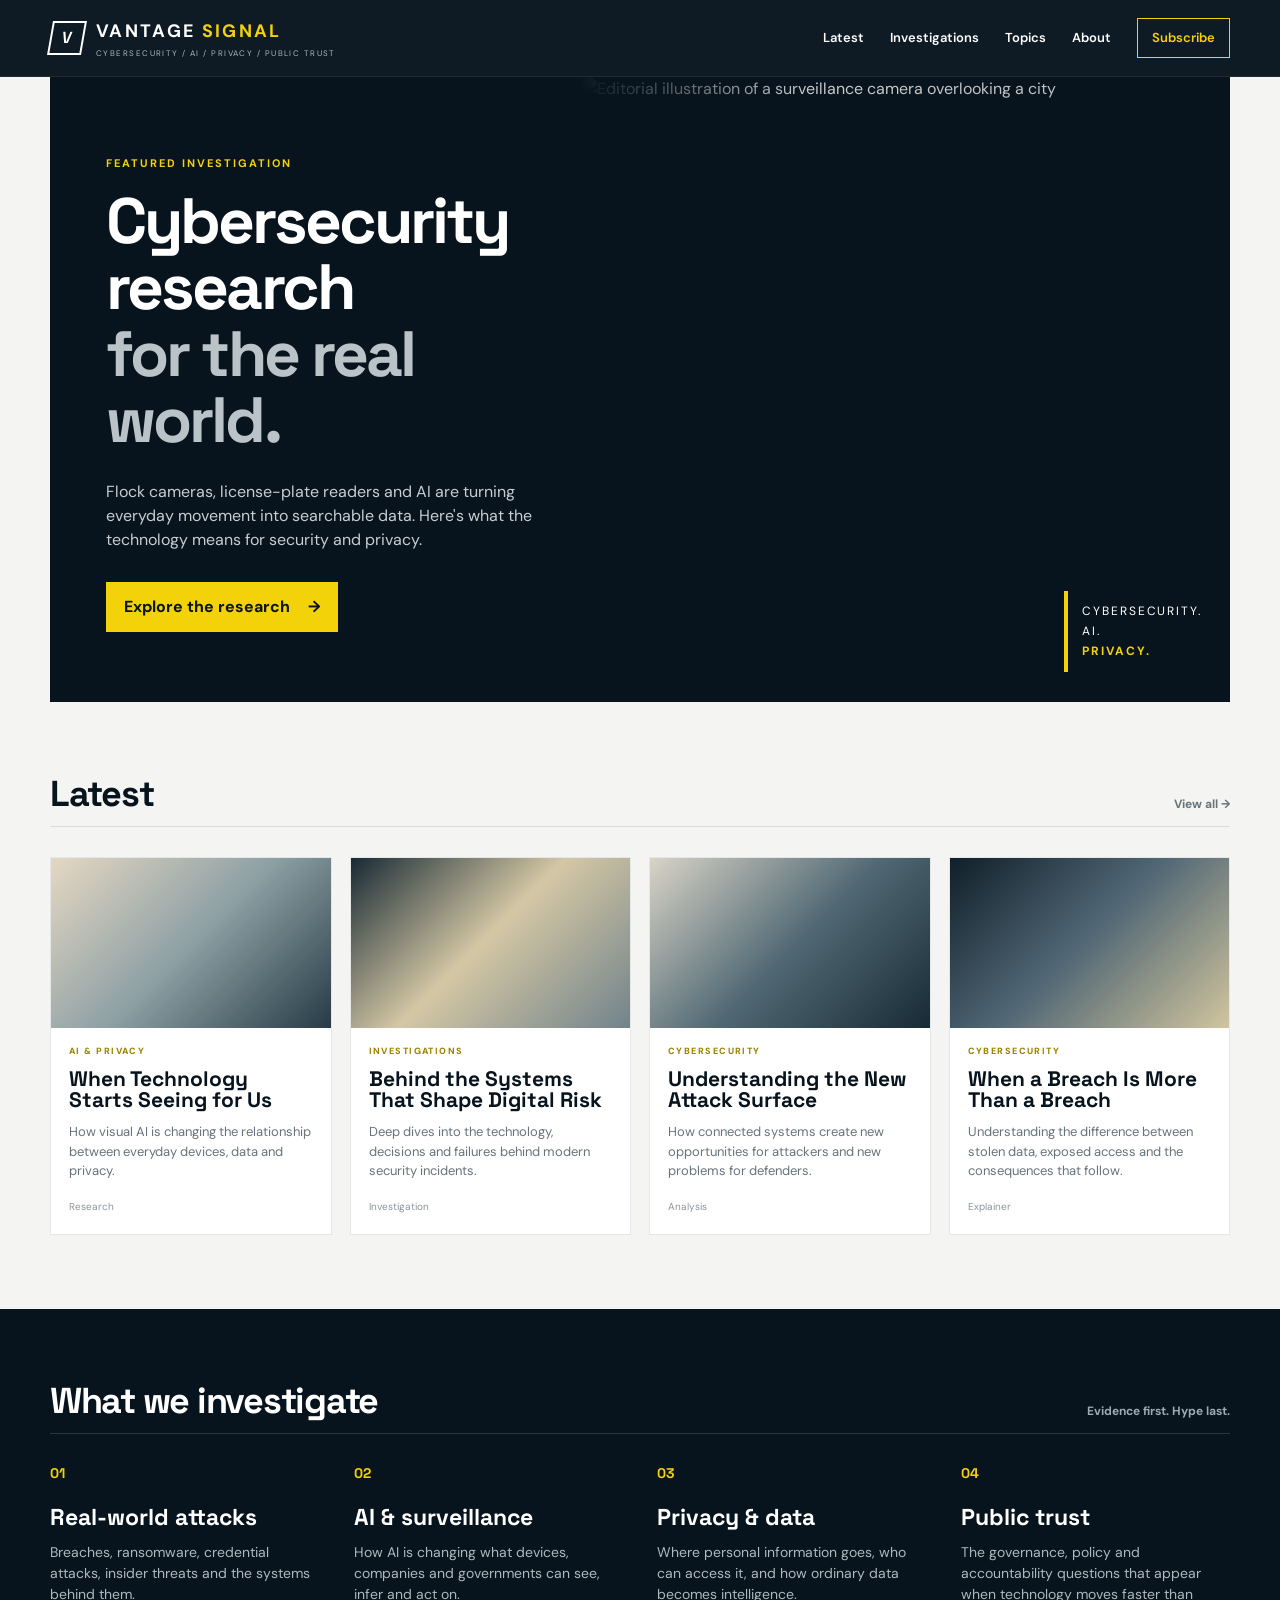
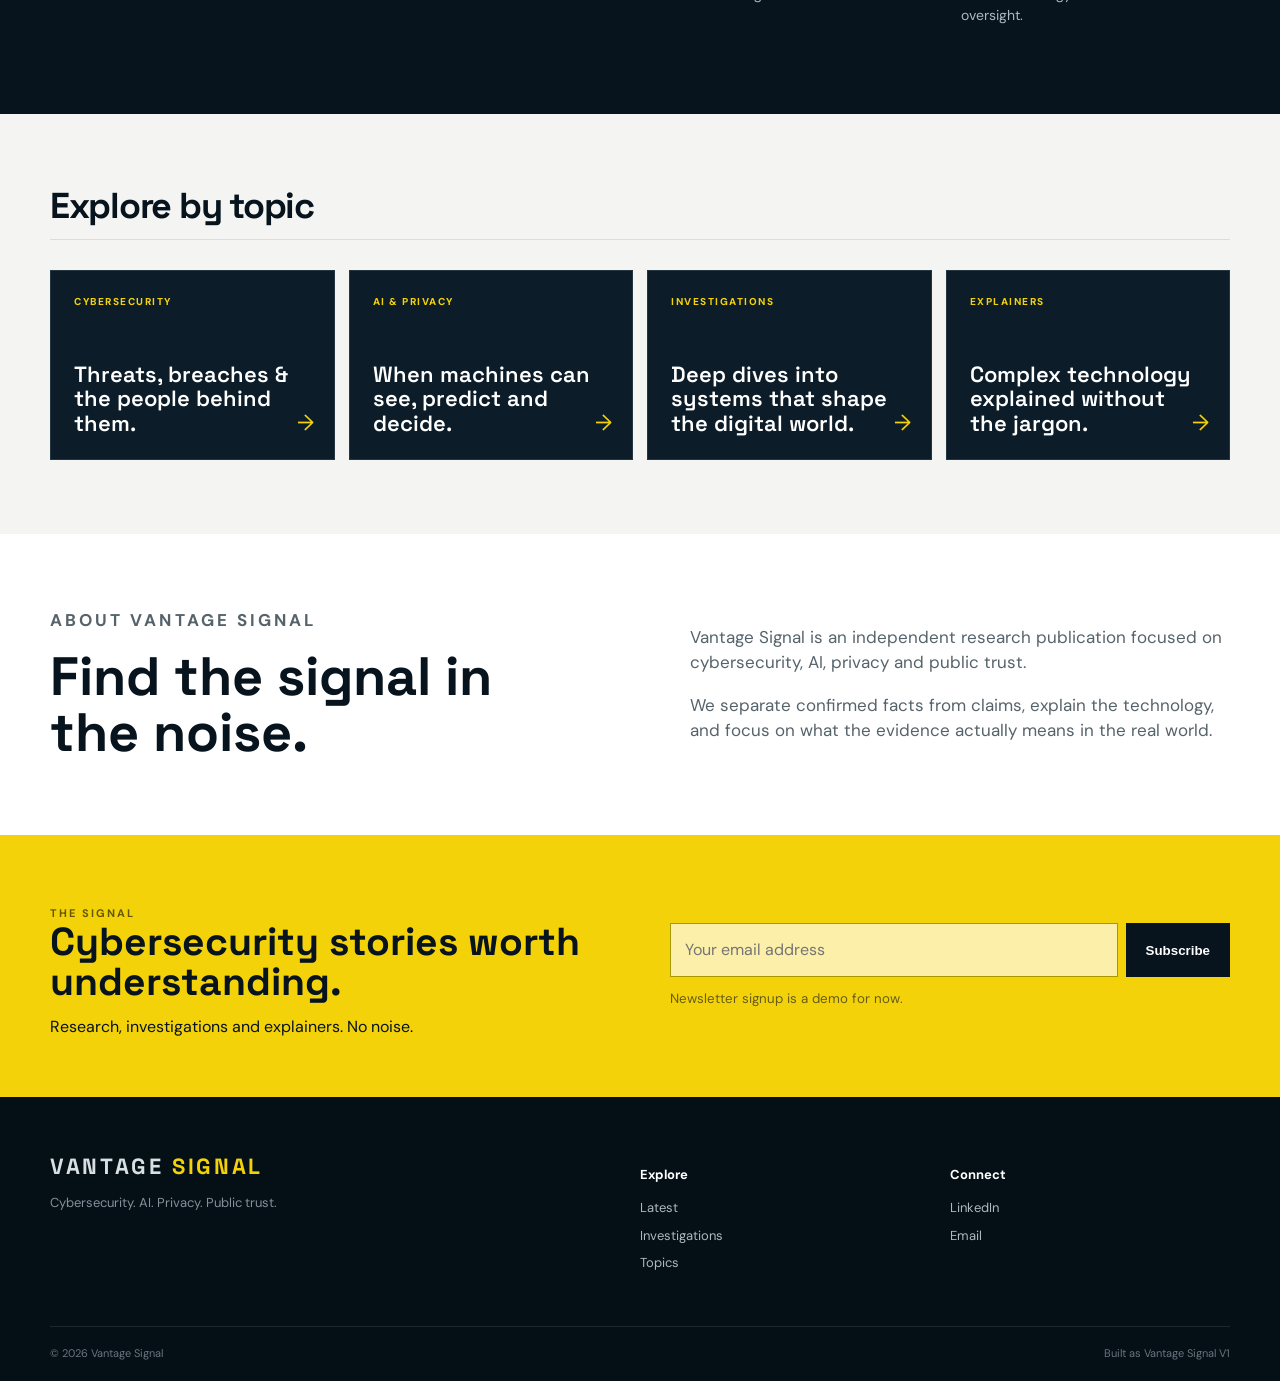
==== index.html @ 1dca6e49 "Add files via upload Launch Vantage Signal V1" ====
<!DOCTYPE html>
<html lang="en">
<head>
  <meta charset="UTF-8">
  <meta name="viewport" content="width=device-width, initial-scale=1.0">
  <meta name="description" content="Vantage Signal investigates cybersecurity, AI, privacy and public trust.">
  <title>Vantage Signal | Cybersecurity, AI, Privacy & Public Trust</title>
  <link rel="stylesheet" href="styles.css">
</head>
<body>
  <header class="site-header">
    <div class="container nav-wrap">
      <a class="brand" href="#">
        <span class="brand-mark">V</span>
        <span>
          <strong>VANTAGE <em>SIGNAL</em></strong>
          <small>CYBERSECURITY / AI / PRIVACY / PUBLIC TRUST</small>
        </span>
      </a>
      <nav class="nav">
        <a href="#latest">Latest</a>
        <a href="#investigations">Investigations</a>
        <a href="#categories">Topics</a>
        <a href="#about">About</a>
        <a class="nav-button" href="#newsletter">Subscribe</a>
      </nav>
      <button class="menu" aria-label="Open menu">☰</button>
    </div>
  </header>

  <main>
    <section class="hero container">
      <div class="hero-copy">
        <p class="eyebrow">FEATURED INVESTIGATION</p>
        <h1>Cybersecurity research<br><span>for the real world.</span></h1>
        <p class="lede">
          Flock cameras, license-plate readers and AI are turning everyday movement
          into searchable data. Here's what the technology means for security and privacy.
        </p>
        <a class="primary-button" href="#latest">Explore the research <span>→</span></a>
      </div>
      <div class="hero-media">
        <img src="assets/hero.png" alt="Editorial illustration of a surveillance camera overlooking a city">
        <div class="hero-tag">CYBERSECURITY.<br>AI.<br><b>PRIVACY.</b></div>
      </div>
    </section>

    <section id="latest" class="latest section">
      <div class="container">
        <div class="section-heading">
          <h2>Latest</h2>
          <a href="#latest">View all →</a>
        </div>
        <div class="cards">
          <article class="card featured-card">
            <div class="card-image generic-ai"></div>
            <p class="category">AI & PRIVACY</p>
            <h3>When Technology Starts Seeing for Us</h3>
            <p>How visual AI is changing the relationship between everyday devices, data and privacy.</p>
            <span class="date">Research</span>
          </article>
          <article class="card">
            <div class="card-image generic-investigation"></div>
            <p class="category">INVESTIGATIONS</p>
            <h3>Behind the Systems That Shape Digital Risk</h3>
            <p>Deep dives into the technology, decisions and failures behind modern security incidents.</p>
            <span class="date">Investigation</span>
          </article>
          <article class="card">
            <div class="card-image generic-cyber"></div>
            <p class="category">CYBERSECURITY</p>
            <h3>Understanding the New Attack Surface</h3>
            <p>How connected systems create new opportunities for attackers and new problems for defenders.</p>
            <span class="date">Analysis</span>
          </article>
          <article class="card">
            <div class="card-image breach"></div>
            <p class="category">CYBERSECURITY</p>
            <h3>When a Breach Is More Than a Breach</h3>
            <p>Understanding the difference between stolen data, exposed access and the consequences that follow.</p>
            <span class="date">Explainer</span>
          </article>
        </div>
      </div>
    </section>

    <section id="investigations" class="dark-section section">
      <div class="container">
        <div class="section-heading light">
          <h2>What we investigate</h2>
          <span>Evidence first. Hype last.</span>
        </div>
        <div class="investigation-grid">
          <div>
            <div class="number">01</div>
            <h3>Real-world attacks</h3>
            <p>Breaches, ransomware, credential attacks, insider threats and the systems behind them.</p>
          </div>
          <div>
            <div class="number">02</div>
            <h3>AI & surveillance</h3>
            <p>How AI is changing what devices, companies and governments can see, infer and act on.</p>
          </div>
          <div>
            <div class="number">03</div>
            <h3>Privacy & data</h3>
            <p>Where personal information goes, who can access it, and how ordinary data becomes intelligence.</p>
          </div>
          <div>
            <div class="number">04</div>
            <h3>Public trust</h3>
            <p>The governance, policy and accountability questions that appear when technology moves faster than oversight.</p>
          </div>
        </div>
      </div>
    </section>

    <section id="categories" class="categories section">
      <div class="container">
        <div class="section-heading">
          <h2>Explore by topic</h2>
        </div>
        <div class="topic-grid">
          <a href="#" class="topic"><span>CYBERSECURITY</span><b>Threats, breaches & the people behind them.</b><i>→</i></a>
          <a href="#" class="topic"><span>AI & PRIVACY</span><b>When machines can see, predict and decide.</b><i>→</i></a>
          <a href="#" class="topic"><span>INVESTIGATIONS</span><b>Deep dives into systems that shape the digital world.</b><i>→</i></a>
          <a href="#" class="topic"><span>EXPLAINERS</span><b>Complex technology explained without the jargon.</b><i>→</i></a>
        </div>
      </div>
    </section>

    <section id="about" class="about section">
      <div class="container about-grid">
        <div>
          <p class="eyebrow">ABOUT VANTAGE SIGNAL</p>
          <h2>Find the signal in the noise.</h2>
        </div>
        <div>
          <p>
            Vantage Signal is an independent research publication focused on cybersecurity,
            AI, privacy and public trust.
          </p>
          <p>
            We separate confirmed facts from claims, explain the technology, and focus on
            what the evidence actually means in the real world.
          </p>
        </div>
      </div>
    </section>

    <section id="newsletter" class="newsletter">
      <div class="container newsletter-wrap">
        <div>
          <p class="eyebrow">THE SIGNAL</p>
          <h2>Cybersecurity stories worth understanding.</h2>
          <p>Research, investigations and explainers. No noise.</p>
        </div>
        <form id="subscribeForm">
          <input type="email" placeholder="Your email address" aria-label="Email address" required>
          <button type="submit">Subscribe</button>
          <small id="formMessage">Newsletter signup is a demo for now.</small>
        </form>
      </div>
    </section>
  </main>

  <footer class="footer">
    <div class="container footer-grid">
      <div>
        <div class="footer-brand">VANTAGE <span>SIGNAL</span></div>
        <p>Cybersecurity. AI. Privacy. Public trust.</p>
      </div>
      <div>
        <p class="footer-label">Explore</p>
        <a href="#latest">Latest</a>
        <a href="#investigations">Investigations</a>
        <a href="#categories">Topics</a>
      </div>
      <div>
        <p class="footer-label">Connect</p>
        <a href="#">LinkedIn</a>
        <a href="mailto:hello@vantagesignal.com">Email</a>
      </div>
    </div>
    <div class="container footer-bottom">
      <span>© 2026 Vantage Signal</span>
      <span>Built as Vantage Signal V1</span>
    </div>
  </footer>

  <script src="script.js"></script>
</body>
</html>
---- styles.css ----
@import url('https://fonts.googleapis.com/css2?family=DM+Sans:wght@400;500;600;700&family=Space+Grotesk:wght@500;600;700&display=swap');

:root {
  --ink: #07131d;
  --ink-2: #0c1d29;
  --paper: #f4f5f2;
  --white: #fff;
  --muted: #68737b;
  --line: #d8dde0;
  --yellow: #f4d20a;
  --yellow-soft: #fff3a8;
}

* { box-sizing: border-box; }
html { scroll-behavior: smooth; }
body {
  margin: 0;
  background: var(--paper);
  color: var(--ink);
  font-family: "DM Sans", Arial, sans-serif;
  line-height: 1.5;
}
a { color: inherit; text-decoration: none; }
.container { width: min(1180px, calc(100% - 48px)); margin: 0 auto; }
.site-header {
  background: rgba(7,19,29,.97);
  color: #fff;
  position: sticky;
  top: 0;
  z-index: 20;
  border-bottom: 1px solid rgba(255,255,255,.08);
}
.nav-wrap { min-height: 76px; display: flex; align-items: center; justify-content: space-between; gap: 30px; }
.brand { display: flex; align-items: center; gap: 12px; }
.brand-mark {
  width: 34px; height: 34px; display: grid; place-items: center;
  border: 2px solid #fff; font-family: "Space Grotesk"; font-weight: 700;
  transform: skew(-10deg);
}
.brand strong { display: block; letter-spacing: .13em; font-size: 18px; }
.brand em { color: var(--yellow); font-style: normal; }
.brand small { display: block; font-size: 8px; letter-spacing: .18em; color: #aeb9bf; margin-top: 2px; }
.nav { display: flex; align-items: center; gap: 26px; font-size: 13px; font-weight: 600; }
.nav a:hover { color: var(--yellow); }
.nav-button { border: 1px solid var(--yellow); padding: 9px 14px; color: var(--yellow); }
.menu { display: none; background: none; border: 0; color: #fff; font-size: 25px; }

.hero {
  min-height: 560px; background: var(--ink); color: #fff; display: grid;
  grid-template-columns: .9fr 1.1fr; overflow: hidden; position: relative;
}
.hero-copy { padding: 78px 40px 70px 56px; display: flex; flex-direction: column; justify-content: center; position: relative; z-index: 2; }
.eyebrow { color: var(--yellow); font-size: 11px; font-weight: 700; letter-spacing: .18em; margin: 0 0 16px; }
h1,h2,h3 { font-family: "Space Grotesk", sans-serif; line-height: 1.04; margin: 0; }
h1 { font-size: clamp(42px, 5vw, 70px); letter-spacing: -.045em; max-width: 650px; }
h1 span { color: #b9c3c8; }
.lede { max-width: 570px; color: #c6ced2; font-size: 16px; margin: 26px 0 30px; }
.primary-button {
  width: fit-content; background: var(--yellow); color: #07131d; font-weight: 700;
  padding: 13px 18px; display: inline-flex; gap: 18px; align-items: center;
}
.hero-media { position: relative; min-height: 560px; }
.hero-media img { width: 100%; height: 100%; object-fit: cover; display: block; opacity: .78; }
.hero-media:after {
  content: ""; position: absolute; inset: 0;
  background: linear-gradient(90deg, var(--ink), transparent 35%, rgba(7,19,29,.1));
}
.hero-tag {
  position: absolute; right: 28px; bottom: 30px; z-index: 3;
  border-left: 4px solid var(--yellow); padding: 10px 0 10px 14px;
  font-size: 12px; letter-spacing: .16em; line-height: 1.7; color: #fff;
}
.hero-tag b { color: var(--yellow); }

.section { padding: 74px 0; }
.latest { background: var(--paper); }
.section-heading { display: flex; justify-content: space-between; align-items: end; border-bottom: 1px solid var(--line); padding-bottom: 13px; margin-bottom: 30px; }
.section-heading h2 { font-size: 36px; letter-spacing: -.035em; }
.section-heading a, .section-heading span { font-size: 12px; font-weight: 700; color: var(--muted); }
.cards { display: grid; grid-template-columns: repeat(4, 1fr); gap: 18px; }
.card { background: #fff; padding-bottom: 20px; border: 1px solid #e4e7e8; }
.card-image { height: 170px; background-size: cover; background-position: center; }
.card-image.camera { background: linear-gradient(140deg,#0b1d2a,#48636f 55%,#d5c58a); }
.card-image.airpods, .card-image.featured-airpods { background: radial-gradient(ellipse at 62% 45%, #fff 0 8%, #c4ccd1 9% 12%, transparent 13%), radial-gradient(circle at 64% 47%, #1b2730 0 2%, transparent 3%), linear-gradient(135deg,#f6e9c9,#d9b2a8 52%,#4e6b75); }
.card-image.airport { background: linear-gradient(135deg,#4d6872,#e2d7c1 50%,#17303c); }
.card-image.breach { background: linear-gradient(135deg,#101f29,#516775 48%,#d1c59e); }
.card h3, .card p, .card .date { margin-left: 18px; margin-right: 18px; }
.category { color: #9b8300; font-size: 9px; font-weight: 800; letter-spacing: .16em; margin-top: 17px; }
.card h3 { font-size: 21px; margin-top: 7px; }
.card p:not(.category) { color: var(--muted); font-size: 13px; margin-top: 11px; }
.date { display: block; font-size: 10px; color: #8a949a; margin-top: 18px; }

.dark-section { background: var(--ink); color: #fff; }
.section-heading.light { border-color: rgba(255,255,255,.15); }
.section-heading.light span { color: #9daab1; }
.investigation-grid { display: grid; grid-template-columns: repeat(4,1fr); gap: 34px; }
.number { color: var(--yellow); font: 700 14px "Space Grotesk"; margin-bottom: 24px; }
.investigation-grid h3 { font-size: 23px; }
.investigation-grid p { color: #aeb9bf; font-size: 14px; margin-top: 12px; }

.topic-grid { display: grid; grid-template-columns: repeat(4,1fr); gap: 14px; }
.topic {
  min-height: 190px; background: var(--ink-2); color: #fff; padding: 23px;
  border: 1px solid #243642; position: relative; display: flex; flex-direction: column;
  justify-content: space-between; transition: transform .2s ease, border-color .2s ease;
}
.topic:hover { transform: translateY(-4px); border-color: var(--yellow); }
.topic span { color: var(--yellow); font-size: 10px; font-weight: 800; letter-spacing: .15em; }
.topic b { font: 600 22px/1.12 "Space Grotesk"; max-width: 230px; }
.topic i { font-style: normal; position: absolute; right: 20px; bottom: 20px; color: var(--yellow); font-size: 22px; }

.about { background: #fff; }
.about-grid { display: grid; grid-template-columns: 1fr 1fr; gap: 100px; align-items: start; }
.about h2 { font-size: 54px; max-width: 470px; }
.about p { color: #56636b; font-size: 17px; max-width: 600px; }
.newsletter { background: var(--yellow); padding: 58px 0; }
.newsletter-wrap { display: grid; grid-template-columns: 1fr 1fr; gap: 60px; align-items: center; }
.newsletter .eyebrow { color: #645800; }
.newsletter h2 { font-size: 39px; max-width: 560px; }
.newsletter p { margin: 12px 0 0; }
form { display: grid; grid-template-columns: 1fr auto; gap: 8px; }
input { border: 1px solid #a89900; background: rgba(255,255,255,.65); padding: 14px; font: inherit; min-width: 0; }
form button { border: 0; background: var(--ink); color: #fff; padding: 0 20px; font-weight: 700; cursor: pointer; }
form small { grid-column: 1/-1; color: #665d16; margin-top: 4px; }

.footer { background: #050f16; color: #d9e0e3; padding: 55px 0 20px; }
.footer-grid { display: grid; grid-template-columns: 2fr 1fr 1fr; gap: 30px; }
.footer-brand { font: 700 22px "Space Grotesk"; letter-spacing: .12em; }
.footer-brand span { color: var(--yellow); }
.footer p { color: #82919a; font-size: 13px; }
.footer a { display: block; color: #aeb9bf; font-size: 13px; margin: 8px 0; }
.footer a:hover { color: var(--yellow); }
.footer-label { color: #fff !important; font-weight: 700; margin-bottom: 14px; }
.footer-bottom { border-top: 1px solid rgba(255,255,255,.1); margin-top: 45px; padding-top: 18px; display: flex; justify-content: space-between; color: #68767f; font-size: 11px; }

@media (max-width: 900px) {
  .nav { display: none; }
  .menu { display: block; }
  .hero { grid-template-columns: 1fr; }
  .hero-copy { padding: 65px 30px 45px; }
  .hero-media { min-height: 390px; }
  .cards { grid-template-columns: repeat(2,1fr); }
  .investigation-grid, .topic-grid { grid-template-columns: repeat(2,1fr); }
  .about-grid, .newsletter-wrap { grid-template-columns: 1fr; gap: 30px; }
}
@media (max-width: 580px) {
  .container { width: min(100% - 30px, 1180px); }
  .brand strong { font-size: 15px; }
  .brand small { display: none; }
  .hero-copy { padding: 55px 18px 40px; }
  h1 { font-size: 42px; }
  .cards, .investigation-grid, .topic-grid { grid-template-columns: 1fr; }
  .about h2 { font-size: 42px; }
  form { grid-template-columns: 1fr; }
  form button { padding: 13px; }
  .footer-grid { grid-template-columns: 1fr 1fr; }
  .footer-grid > div:first-child { grid-column: 1/-1; }
}

.card-image.generic-ai { background: linear-gradient(135deg,#e5d8c3,#8da0a4 50%,#263b46); }
.card-image.generic-investigation { background: linear-gradient(135deg,#182a34,#d4c7a5 48%,#71838a); }
.card-image.generic-cyber { background: linear-gradient(135deg,#d9d4c7,#506873 52%,#172a35); }
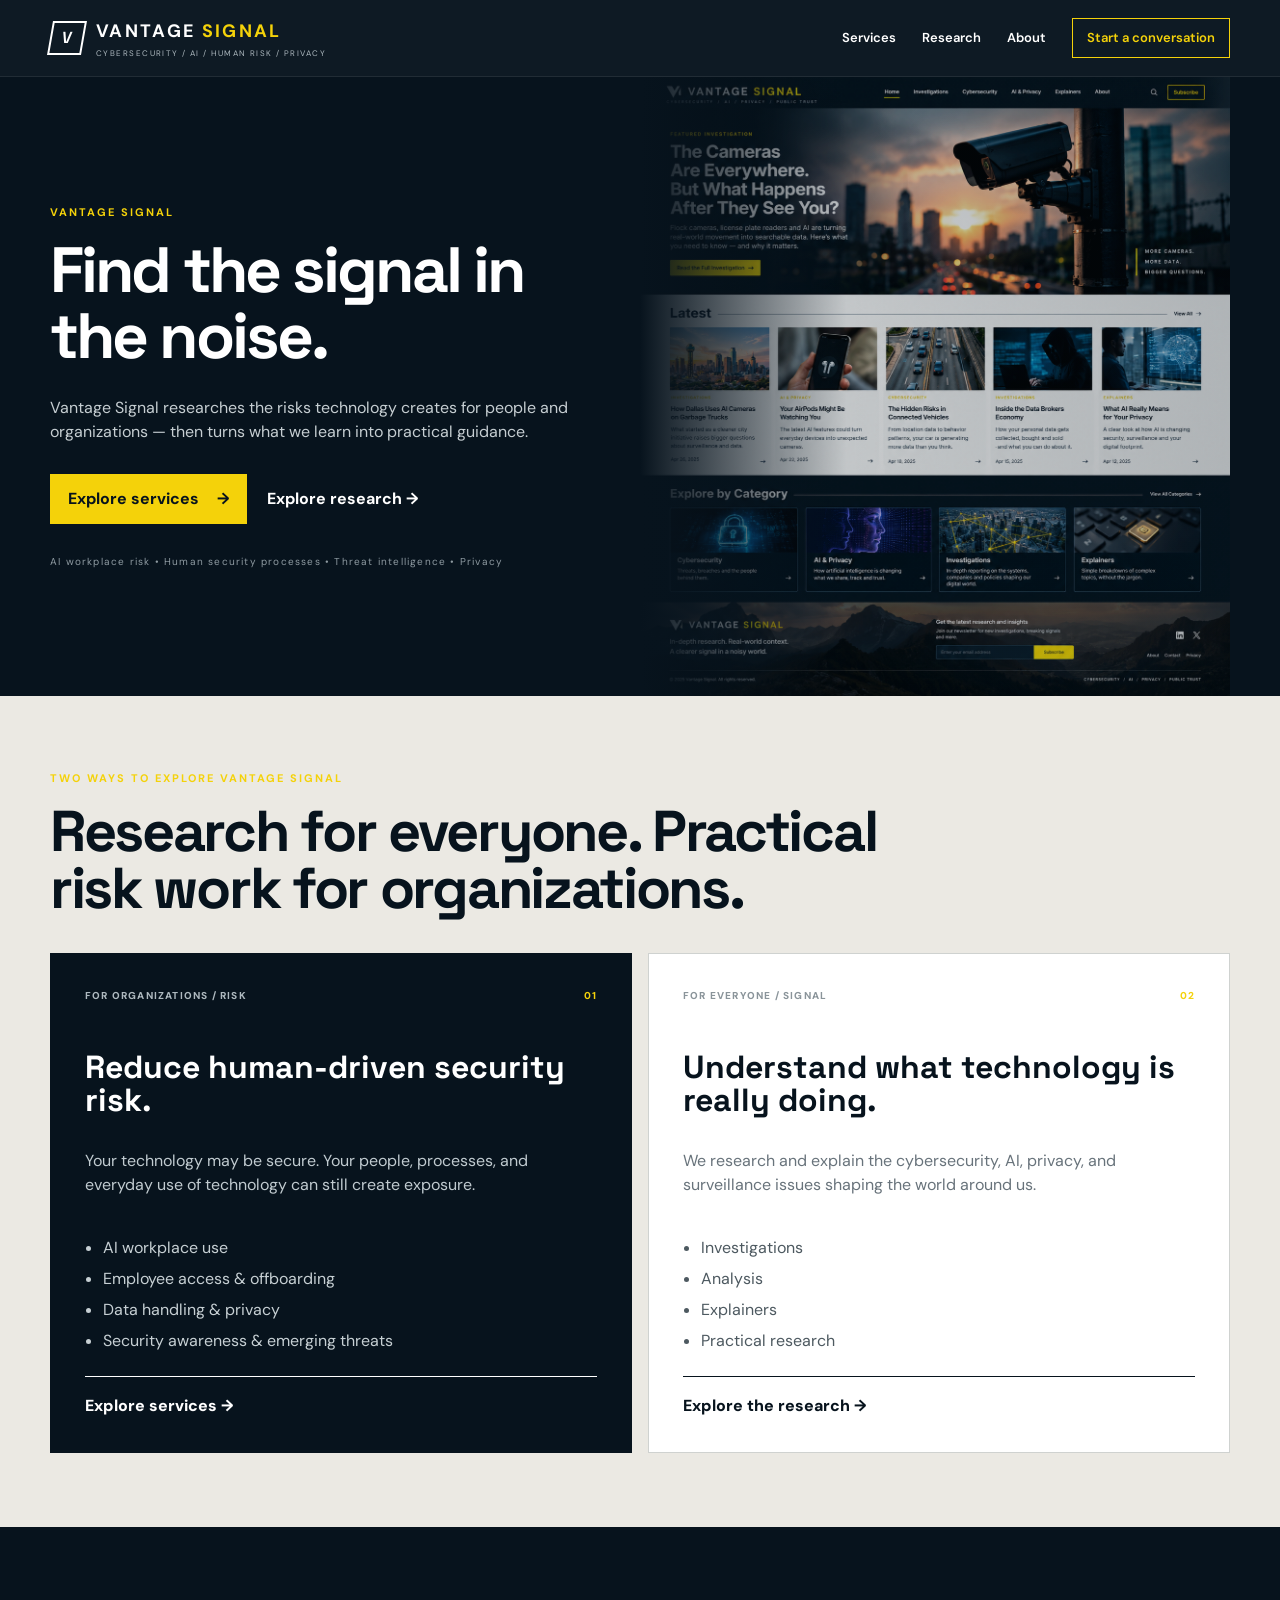
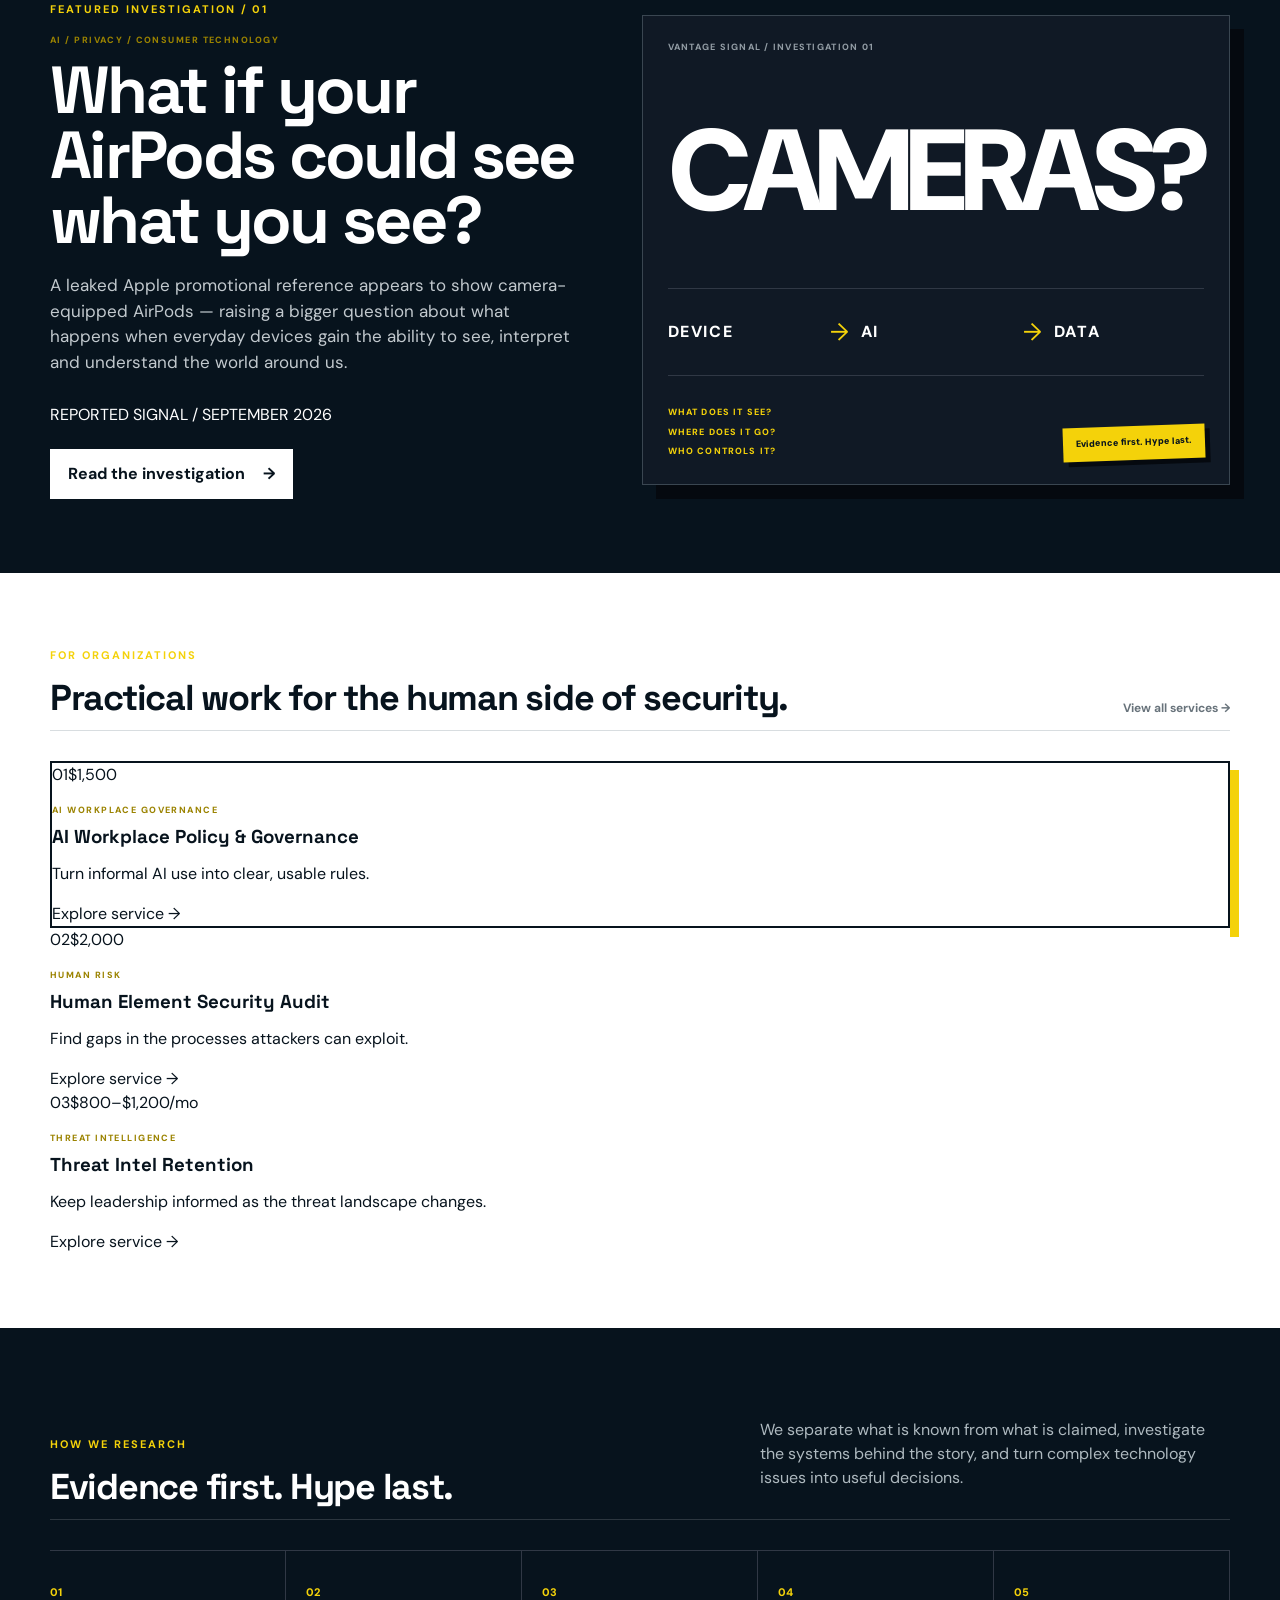
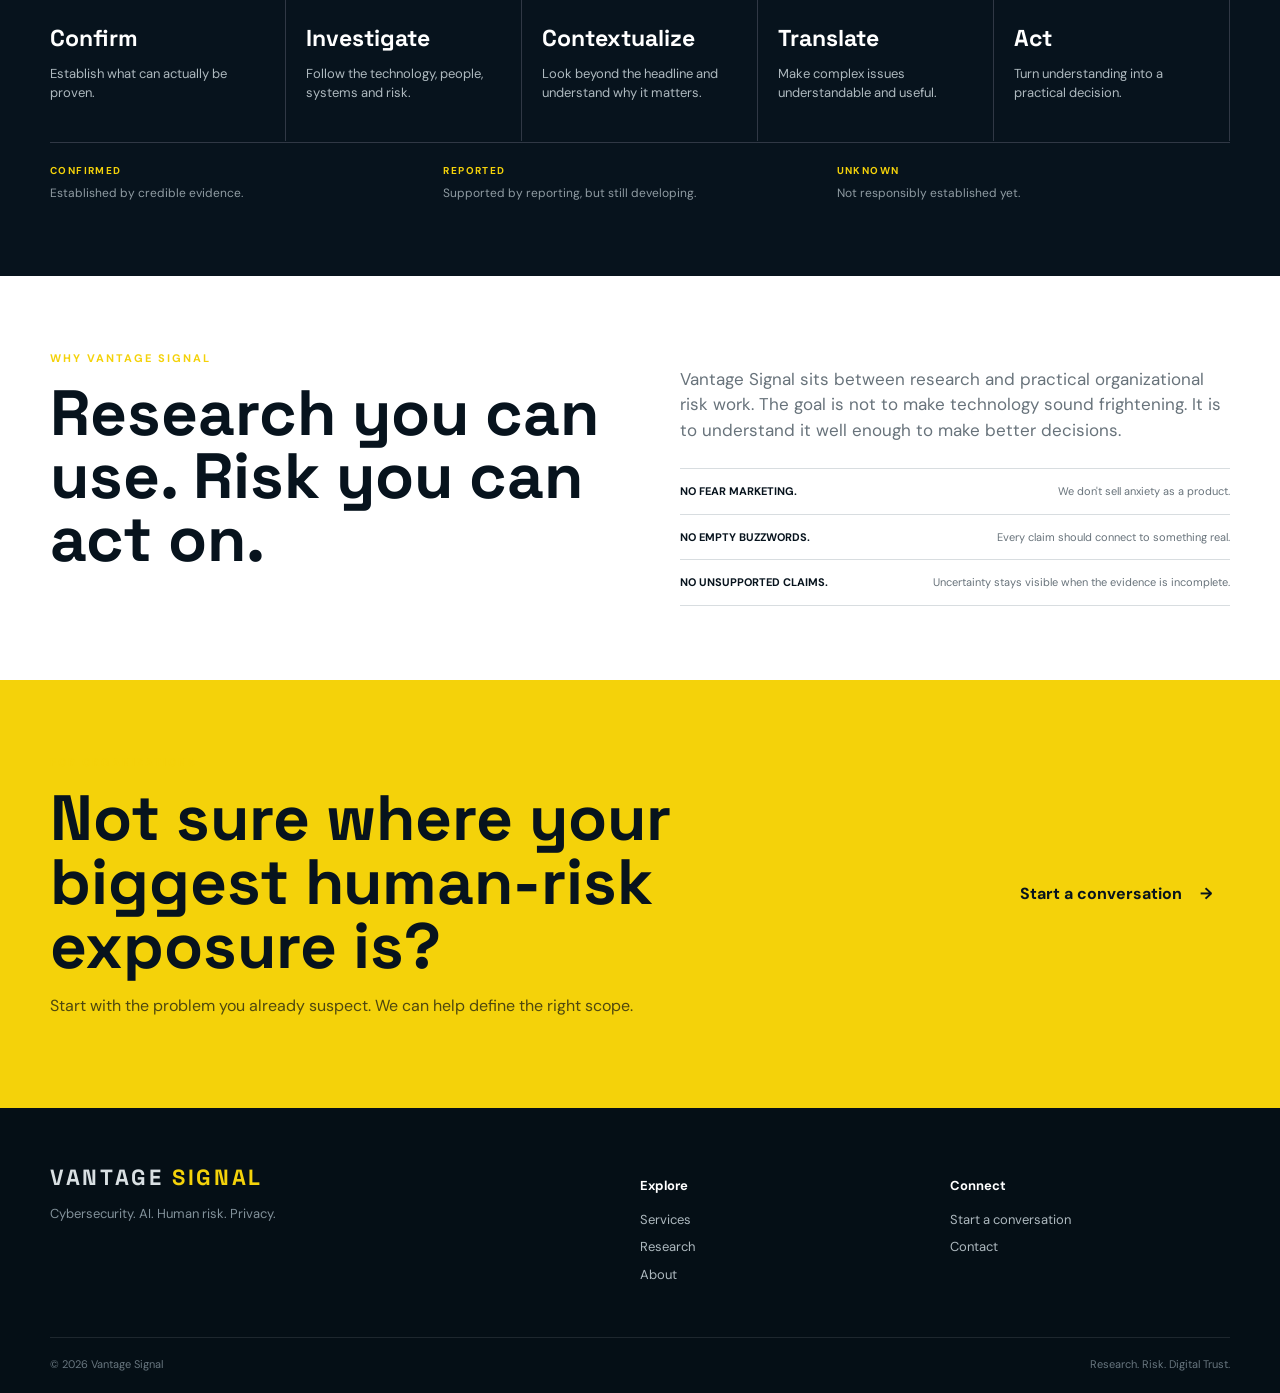
==== commit c161a89a: "Activate V3 homepage" ====
--- a/index.html
+++ b/index.html
@@ -1,193 +1 @@
-<!DOCTYPE html>
-<html lang="en">
-<head>
-  <meta charset="UTF-8">
-  <meta name="viewport" content="width=device-width, initial-scale=1.0">
-  <meta name="description" content="Vantage Signal investigates cybersecurity, AI, privacy and public trust.">
-  <title>Vantage Signal | Cybersecurity, AI, Privacy & Public Trust</title>
-  <link rel="stylesheet" href="styles.css">
-</head>
-<body>
-  <header class="site-header">
-    <div class="container nav-wrap">
-      <a class="brand" href="#">
-        <span class="brand-mark">V</span>
-        <span>
-          <strong>VANTAGE <em>SIGNAL</em></strong>
-          <small>CYBERSECURITY / AI / PRIVACY / PUBLIC TRUST</small>
-        </span>
-      </a>
-      <nav class="nav">
-        <a href="#latest">Latest</a>
-        <a href="#investigations">Investigations</a>
-        <a href="#categories">Topics</a>
-        <a href="#about">About</a>
-        <a class="nav-button" href="#newsletter">Subscribe</a>
-      </nav>
-      <button class="menu" aria-label="Open menu">☰</button>
-    </div>
-  </header>
-
-  <main>
-    <section class="hero container">
-      <div class="hero-copy">
-        <p class="eyebrow">FEATURED INVESTIGATION</p>
-        <h1>Cybersecurity research<br><span>for the real world.</span></h1>
-        <p class="lede">
-          Flock cameras, license-plate readers and AI are turning everyday movement
-          into searchable data. Here's what the technology means for security and privacy.
-        </p>
-        <a class="primary-button" href="#latest">Explore the research <span>→</span></a>
-      </div>
-      <div class="hero-media">
-        <img src="assets/hero.png" alt="Editorial illustration of a surveillance camera overlooking a city">
-        <div class="hero-tag">CYBERSECURITY.<br>AI.<br><b>PRIVACY.</b></div>
-      </div>
-    </section>
-
-    <section id="latest" class="latest section">
-      <div class="container">
-        <div class="section-heading">
-          <h2>Latest</h2>
-          <a href="#latest">View all →</a>
-        </div>
-        <div class="cards">
-          <article class="card featured-card">
-            <div class="card-image generic-ai"></div>
-            <p class="category">AI & PRIVACY</p>
-            <h3>When Technology Starts Seeing for Us</h3>
-            <p>How visual AI is changing the relationship between everyday devices, data and privacy.</p>
-            <span class="date">Research</span>
-          </article>
-          <article class="card">
-            <div class="card-image generic-investigation"></div>
-            <p class="category">INVESTIGATIONS</p>
-            <h3>Behind the Systems That Shape Digital Risk</h3>
-            <p>Deep dives into the technology, decisions and failures behind modern security incidents.</p>
-            <span class="date">Investigation</span>
-          </article>
-          <article class="card">
-            <div class="card-image generic-cyber"></div>
-            <p class="category">CYBERSECURITY</p>
-            <h3>Understanding the New Attack Surface</h3>
-            <p>How connected systems create new opportunities for attackers and new problems for defenders.</p>
-            <span class="date">Analysis</span>
-          </article>
-          <article class="card">
-            <div class="card-image breach"></div>
-            <p class="category">CYBERSECURITY</p>
-            <h3>When a Breach Is More Than a Breach</h3>
-            <p>Understanding the difference between stolen data, exposed access and the consequences that follow.</p>
-            <span class="date">Explainer</span>
-          </article>
-        </div>
-      </div>
-    </section>
-
-    <section id="investigations" class="dark-section section">
-      <div class="container">
-        <div class="section-heading light">
-          <h2>What we investigate</h2>
-          <span>Evidence first. Hype last.</span>
-        </div>
-        <div class="investigation-grid">
-          <div>
-            <div class="number">01</div>
-            <h3>Real-world attacks</h3>
-            <p>Breaches, ransomware, credential attacks, insider threats and the systems behind them.</p>
-          </div>
-          <div>
-            <div class="number">02</div>
-            <h3>AI & surveillance</h3>
-            <p>How AI is changing what devices, companies and governments can see, infer and act on.</p>
-          </div>
-          <div>
-            <div class="number">03</div>
-            <h3>Privacy & data</h3>
-            <p>Where personal information goes, who can access it, and how ordinary data becomes intelligence.</p>
-          </div>
-          <div>
-            <div class="number">04</div>
-            <h3>Public trust</h3>
-            <p>The governance, policy and accountability questions that appear when technology moves faster than oversight.</p>
-          </div>
-        </div>
-      </div>
-    </section>
-
-    <section id="categories" class="categories section">
-      <div class="container">
-        <div class="section-heading">
-          <h2>Explore by topic</h2>
-        </div>
-        <div class="topic-grid">
-          <a href="#" class="topic"><span>CYBERSECURITY</span><b>Threats, breaches & the people behind them.</b><i>→</i></a>
-          <a href="#" class="topic"><span>AI & PRIVACY</span><b>When machines can see, predict and decide.</b><i>→</i></a>
-          <a href="#" class="topic"><span>INVESTIGATIONS</span><b>Deep dives into systems that shape the digital world.</b><i>→</i></a>
-          <a href="#" class="topic"><span>EXPLAINERS</span><b>Complex technology explained without the jargon.</b><i>→</i></a>
-        </div>
-      </div>
-    </section>
-
-    <section id="about" class="about section">
-      <div class="container about-grid">
-        <div>
-          <p class="eyebrow">ABOUT VANTAGE SIGNAL</p>
-          <h2>Find the signal in the noise.</h2>
-        </div>
-        <div>
-          <p>
-            Vantage Signal is an independent research publication focused on cybersecurity,
-            AI, privacy and public trust.
-          </p>
-          <p>
-            We separate confirmed facts from claims, explain the technology, and focus on
-            what the evidence actually means in the real world.
-          </p>
-        </div>
-      </div>
-    </section>
-
-    <section id="newsletter" class="newsletter">
-      <div class="container newsletter-wrap">
-        <div>
-          <p class="eyebrow">THE SIGNAL</p>
-          <h2>Cybersecurity stories worth understanding.</h2>
-          <p>Research, investigations and explainers. No noise.</p>
-        </div>
-        <form id="subscribeForm">
-          <input type="email" placeholder="Your email address" aria-label="Email address" required>
-          <button type="submit">Subscribe</button>
-          <small id="formMessage">Newsletter signup is a demo for now.</small>
-        </form>
-      </div>
-    </section>
-  </main>
-
-  <footer class="footer">
-    <div class="container footer-grid">
-      <div>
-        <div class="footer-brand">VANTAGE <span>SIGNAL</span></div>
-        <p>Cybersecurity. AI. Privacy. Public trust.</p>
-      </div>
-      <div>
-        <p class="footer-label">Explore</p>
-        <a href="#latest">Latest</a>
-        <a href="#investigations">Investigations</a>
-        <a href="#categories">Topics</a>
-      </div>
-      <div>
-        <p class="footer-label">Connect</p>
-        <a href="#">LinkedIn</a>
-        <a href="mailto:hello@vantagesignal.com">Email</a>
-      </div>
-    </div>
-    <div class="container footer-bottom">
-      <span>© 2026 Vantage Signal</span>
-      <span>Built as Vantage Signal V1</span>
-    </div>
-  </footer>
-
-  <script src="script.js"></script>
-</body>
-</html>
+<!DOCTYPE html><html lang="en"><head><meta charset="UTF-8"><meta name="viewport" content="width=device-width, initial-scale=1.0"><meta name="description" content="Vantage Signal researches the risks technology creates for people and organizations — cybersecurity, AI, human risk, privacy and digital trust."><title>Vantage Signal | Cybersecurity, AI, Human Risk & Privacy</title><link rel="stylesheet" href="styles.css"><link rel="stylesheet" href="v3.css"></head><body><header class="site-header"><div class="container nav-wrap"><a class="brand" href="index.html"><span class="brand-mark">V</span><span><strong>VANTAGE <em>SIGNAL</em></strong><small>CYBERSECURITY / AI / HUMAN RISK / PRIVACY</small></span></a><nav class="nav"><a href="services.html">Services</a><a href="research.html">Research</a><a href="about.html">About</a><a class="nav-button" href="contact.html">Start a conversation</a></nav><button class="menu" aria-label="Open menu">☰</button></div></header><main><section class="hero-section section"><div class="container hero-grid"><div class="hero-copy"><p class="eyebrow">VANTAGE SIGNAL</p><h1>Find the signal in the noise.</h1><p class="lede">Vantage Signal researches the risks technology creates for people and organizations — then turns what we learn into practical guidance.</p><div class="hero-actions"><a class="primary-button" href="services.html">Explore services <span>→</span></a><a class="text-link" href="research.html">Explore research →</a></div><p class="hero-note">AI workplace risk • Human security processes • Threat intelligence • Privacy</p></div><div class="hero-media"><img src="hero.png" alt="Editorial illustration of a surveillance camera overlooking a city"></div></div></section><section class="split-paths section"><div class="container"><div class="path-intro"><p class="eyebrow">TWO WAYS TO EXPLORE VANTAGE SIGNAL</p><h2>Research for everyone. Practical risk work for organizations.</h2></div><div class="path-grid"><article class="path-card path-card-dark"><div class="path-top"><span class="path-label">FOR ORGANIZATIONS / RISK</span><span class="path-code">01</span></div><h3>Reduce human-driven security risk.</h3><p>Your technology may be secure. Your people, processes, and everyday use of technology can still create exposure.</p><ul><li>AI workplace use</li><li>Employee access &amp; offboarding</li><li>Data handling &amp; privacy</li><li>Security awareness &amp; emerging threats</li></ul><a class="path-link" href="services.html">Explore services <span>→</span></a></article><article class="path-card"><div class="path-top"><span class="path-label">FOR EVERYONE / SIGNAL</span><span class="path-code">02</span></div><h3>Understand what technology is really doing.</h3><p>We research and explain the cybersecurity, AI, privacy, and surveillance issues shaping the world around us.</p><ul><li>Investigations</li><li>Analysis</li><li>Explainers</li><li>Practical research</li></ul><a class="path-link" href="research.html">Explore the research <span>→</span></a></article></div></div></section><section class="featured-investigation dark-section section"><div class="container feature-grid"><div class="feature-copy"><p class="eyebrow">FEATURED INVESTIGATION / 01</p><p class="category">AI / PRIVACY / CONSUMER TECHNOLOGY</p><h2>What if your AirPods could see what you see?</h2><p>A leaked Apple promotional reference appears to show camera-equipped AirPods — raising a bigger question about what happens when everyday devices gain the ability to see, interpret and understand the world around us.</p><div class="feature-meta"><span>REPORTED SIGNAL / SEPTEMBER 2026</span><a class="primary-button light-button" href="airpods-investigation.html">Read the investigation <span>→</span></a></div></div><div class="feature-visual"><div class="feature-label">VANTAGE SIGNAL / INVESTIGATION 01</div><div class="feature-big">CAMERAS?</div><div class="feature-flow"><span>DEVICE</span><i>→</i><span>AI</span><i>→</i><span>DATA</span></div><div class="feature-questions"><span>WHAT DOES IT SEE?</span><span>WHERE DOES IT GO?</span><span>WHO CONTROLS IT?</span></div><div class="evidence-stamp">Evidence first. Hype last.</div></div></div></section><section class="services-home section"><div class="container"><div class="section-heading"><div><p class="eyebrow">FOR ORGANIZATIONS</p><h2>Practical work for the human side of security.</h2></div><a href="services.html">View all services →</a></div><div class="service-grid"><article class="service-card featured-service"><div class="service-top"><span>01</span><span class="price">$1,500</span></div><p class="category">AI WORKPLACE GOVERNANCE</p><h3>AI Workplace Policy &amp; Governance</h3><p>Turn informal AI use into clear, usable rules.</p><a href="ai-workplace-policy.html">Explore service →</a></article><article class="service-card"><div class="service-top"><span>02</span><span class="price">$2,000</span></div><p class="category">HUMAN RISK</p><h3>Human Element Security Audit</h3><p>Find gaps in the processes attackers can exploit.</p><a href="human-risk-audit.html">Explore service →</a></article><article class="service-card"><div class="service-top"><span>03</span><span class="price">$800–$1,200/mo</span></div><p class="category">THREAT INTELLIGENCE</p><h3>Threat Intel Retention</h3><p>Keep leadership informed as the threat landscape changes.</p><a href="threat-intel.html">Explore service →</a></article></div></div></section><section class="methodology dark-section section"><div class="container"><div class="section-heading light"><div><p class="eyebrow">HOW WE RESEARCH</p><h2>Evidence first. Hype last.</h2></div><p class="method-intro">We separate what is known from what is claimed, investigate the systems behind the story, and turn complex technology issues into useful decisions.</p></div><div class="method-grid"><div><span>01</span><h3>Confirm</h3><p>Establish what can actually be proven.</p></div><div><span>02</span><h3>Investigate</h3><p>Follow the technology, people, systems and risk.</p></div><div><span>03</span><h3>Contextualize</h3><p>Look beyond the headline and understand why it matters.</p></div><div><span>04</span><h3>Translate</h3><p>Make complex issues understandable and useful.</p></div><div><span>05</span><h3>Act</h3><p>Turn understanding into a practical decision.</p></div></div><div class="evidence-grid"><div><strong>CONFIRMED</strong><span>Established by credible evidence.</span></div><div><strong>REPORTED</strong><span>Supported by reporting, but still developing.</span></div><div><strong>UNKNOWN</strong><span>Not responsibly established yet.</span></div></div></div></section><section class="trust section"><div class="container trust-grid"><div><p class="eyebrow">WHY VANTAGE SIGNAL</p><h2>Research you can use. Risk you can act on.</h2></div><div class="trust-copy"><p>Vantage Signal sits between research and practical organizational risk work. The goal is not to make technology sound frightening. It is to understand it well enough to make better decisions.</p><div class="trust-lines"><div><strong>NO FEAR MARKETING.</strong><span>We don't sell anxiety as a product.</span></div><div><strong>NO EMPTY BUZZWORDS.</strong><span>Every claim should connect to something real.</span></div><div><strong>NO UNSUPPORTED CLAIMS.</strong><span>Uncertainty stays visible when the evidence is incomplete.</span></div></div></div></div></section><section class="organization-cta section"><div class="container organization-cta-wrap"><div><p class="eyebrow">FOR ORGANIZATIONS</p><h2>Not sure where your biggest human-risk exposure is?</h2><p>Start with the problem you already suspect. We can help define the right scope.</p></div><a class="primary-button" href="contact.html">Start a conversation <span>→</span></a></div></section></main><footer class="footer"><div class="container footer-grid"><div><div class="footer-brand">VANTAGE <span>SIGNAL</span></div><p>Cybersecurity. AI. Human risk. Privacy.</p></div><div><p class="footer-label">Explore</p><a href="services.html">Services</a><a href="research.html">Research</a><a href="about.html">About</a></div><div><p class="footer-label">Connect</p><a href="contact.html">Start a conversation</a><a href="contact.html">Contact</a></div></div><div class="container footer-bottom"><span>© 2026 Vantage Signal</span><span>Research. Risk. Digital Trust.</span></div></footer><script src="script.js"></script></body></html>
--- a/v3.css
+++ b/v3.css
@@ -0,0 +1 @@
+.hero-section{padding:0;background:var(--ink);color:#fff}.hero-grid{display:grid;grid-template-columns:1fr 1fr;min-height:560px}.hero-section .hero-copy{padding:80px 45px 70px 0;display:flex;flex-direction:column;justify-content:center}.hero-section .hero-copy h1{max-width:650px}.hero-actions{display:flex;gap:20px;align-items:center}.text-link{color:#fff;font-weight:700}.hero-note{font-size:10px;letter-spacing:.12em;color:#8f9ba2;margin-top:30px}.split-paths{background:#ebe9e3}.path-intro{max-width:850px;margin-bottom:35px}.path-intro h2{font-size:clamp(35px,4.5vw,60px);line-height:1;letter-spacing:-.04em}.path-grid{display:grid;grid-template-columns:1fr 1fr;gap:16px}.path-card{padding:34px;border:1px solid #cfd2d0;background:#fff;min-height:410px;display:flex;flex-direction:column}.path-card-dark{background:var(--ink);color:#fff;border-color:var(--ink)}.path-top{display:flex;justify-content:space-between;font-size:10px;font-weight:800;letter-spacing:.12em}.path-code{color:var(--yellow)}.path-label{color:#8a949a}.path-card-dark .path-label{color:#aeb9bf}.path-card h3{font-size:32px;margin:48px 0 15px}.path-card p{color:var(--muted);max-width:520px}.path-card-dark p{color:#c1cbd0}.path-card ul{padding-left:18px;color:#4d5960}.path-card-dark ul{color:#c7d0d4}.path-card li{margin:7px 0}.path-link{margin-top:auto;color:inherit;font-weight:800;text-decoration:none;border-top:1px solid currentColor;padding-top:17px}.featured-investigation .feature-grid{display:grid;grid-template-columns:1.05fr .95fr;gap:65px;align-items:center}.feature-copy h2{font-size:clamp(42px,5.2vw,70px);line-height:.98;letter-spacing:-.04em;margin:10px 0 20px}.feature-copy>p:not(.eyebrow):not(.category){color:#c2c9ce;font-size:17px}.feature-meta{display:flex;align-items:center;gap:22px;margin-top:28px;flex-wrap:wrap}.light-button{background:#fff;color:var(--ink)!important}.feature-visual{min-height:470px;display:flex;flex-direction:column;justify-content:space-between;border:1px solid #3a4651;background:#101925;padding:25px;position:relative;box-shadow:14px 14px 0 #05090f}.feature-label{font-size:9px;letter-spacing:.14em;color:#929ca4;font-weight:800}.feature-big{font-size:clamp(68px,9vw,120px);font-weight:900;letter-spacing:-.07em}.feature-flow{display:grid;grid-template-columns:1fr auto 1fr auto 1fr;gap:12px;align-items:center;border-top:1px solid #303845;border-bottom:1px solid #303845;padding:25px 0}.feature-flow span{font-weight:800;letter-spacing:.1em}.feature-flow i{color:var(--yellow);font-size:24px;font-style:normal}.feature-questions{display:grid;gap:6px;color:var(--yellow);font-size:9px;letter-spacing:.13em;font-weight:800}.evidence-stamp{position:absolute;right:24px;bottom:24px;background:var(--yellow);color:var(--ink);padding:10px 13px;font-size:9px;font-weight:900;transform:rotate(-2deg);box-shadow:5px 5px 0 #05090f}.services-home{background:#fff}.service-card{background:#fff}.featured-service{border:2px solid var(--ink);box-shadow:9px 9px 0 var(--yellow)}.methodology{background:var(--ink);color:#fff}.method-intro{max-width:470px;color:#aeb9bf}.method-grid{display:grid;grid-template-columns:repeat(5,1fr);border-top:1px solid #303845}.method-grid>div{padding:28px 20px 25px 0;border-right:1px solid #303845}.method-grid>div:not(:first-child){padding-left:20px}.method-grid span{color:var(--yellow);font-size:11px;font-weight:800}.method-grid h3{font-size:23px;margin:24px 0 8px}.method-grid p{color:#aeb9bf;font-size:13px}.evidence-grid{display:grid;grid-template-columns:repeat(3,1fr);margin-top:1px;border-top:1px solid #303845}.evidence-grid div{padding:20px 22px 0 0}.evidence-grid strong{display:block;color:var(--yellow);font-size:10px;letter-spacing:.14em}.evidence-grid span{display:block;color:#8f9ba2;font-size:12px;margin-top:6px}.trust{background:#fff}.trust-grid{display:grid;grid-template-columns:1fr 1fr;gap:80px}.trust-grid h2{font-size:clamp(38px,5vw,64px);line-height:.98}.trust-copy>p{color:var(--muted);font-size:17px}.trust-lines{border-top:1px solid var(--line);margin-top:25px}.trust-lines div{display:flex;justify-content:space-between;gap:20px;padding:14px 0;border-bottom:1px solid var(--line);font-size:11px}.trust-lines span{color:var(--muted)}.organization-cta{background:var(--yellow)}.organization-cta-wrap{display:flex;align-items:center;justify-content:space-between;gap:50px}.organization-cta h2{font-size:clamp(36px,5vw,64px);line-height:1;max-width:780px}.organization-cta p:not(.eyebrow){color:#4f480e}.organization-cta .primary-button{white-space:nowrap}@media(max-width:900px){.hero-grid,.path-grid,.featured-investigation .feature-grid,.trust-grid{grid-template-columns:1fr}.hero-section .hero-copy{padding:65px 0 45px}.hero-media{min-height:390px}.method-grid{grid-template-columns:repeat(2,1fr)}.method-grid>div{border-bottom:1px solid #303845}.evidence-grid{grid-template-columns:1fr}.organization-cta-wrap{display:block}.organization-cta .primary-button{margin-top:25px;display:inline-flex}}@media(max-width:600px){.hero-section .hero-copy{padding:55px 0 40px}.path-card h3{font-size:28px;margin-top:35px}.method-grid{grid-template-columns:1fr}.method-grid>div,.method-grid>div:not(:first-child){padding:24px 0;border-right:0}.trust-lines div{display:block}.trust-lines span{display:block;margin-top:5px}}
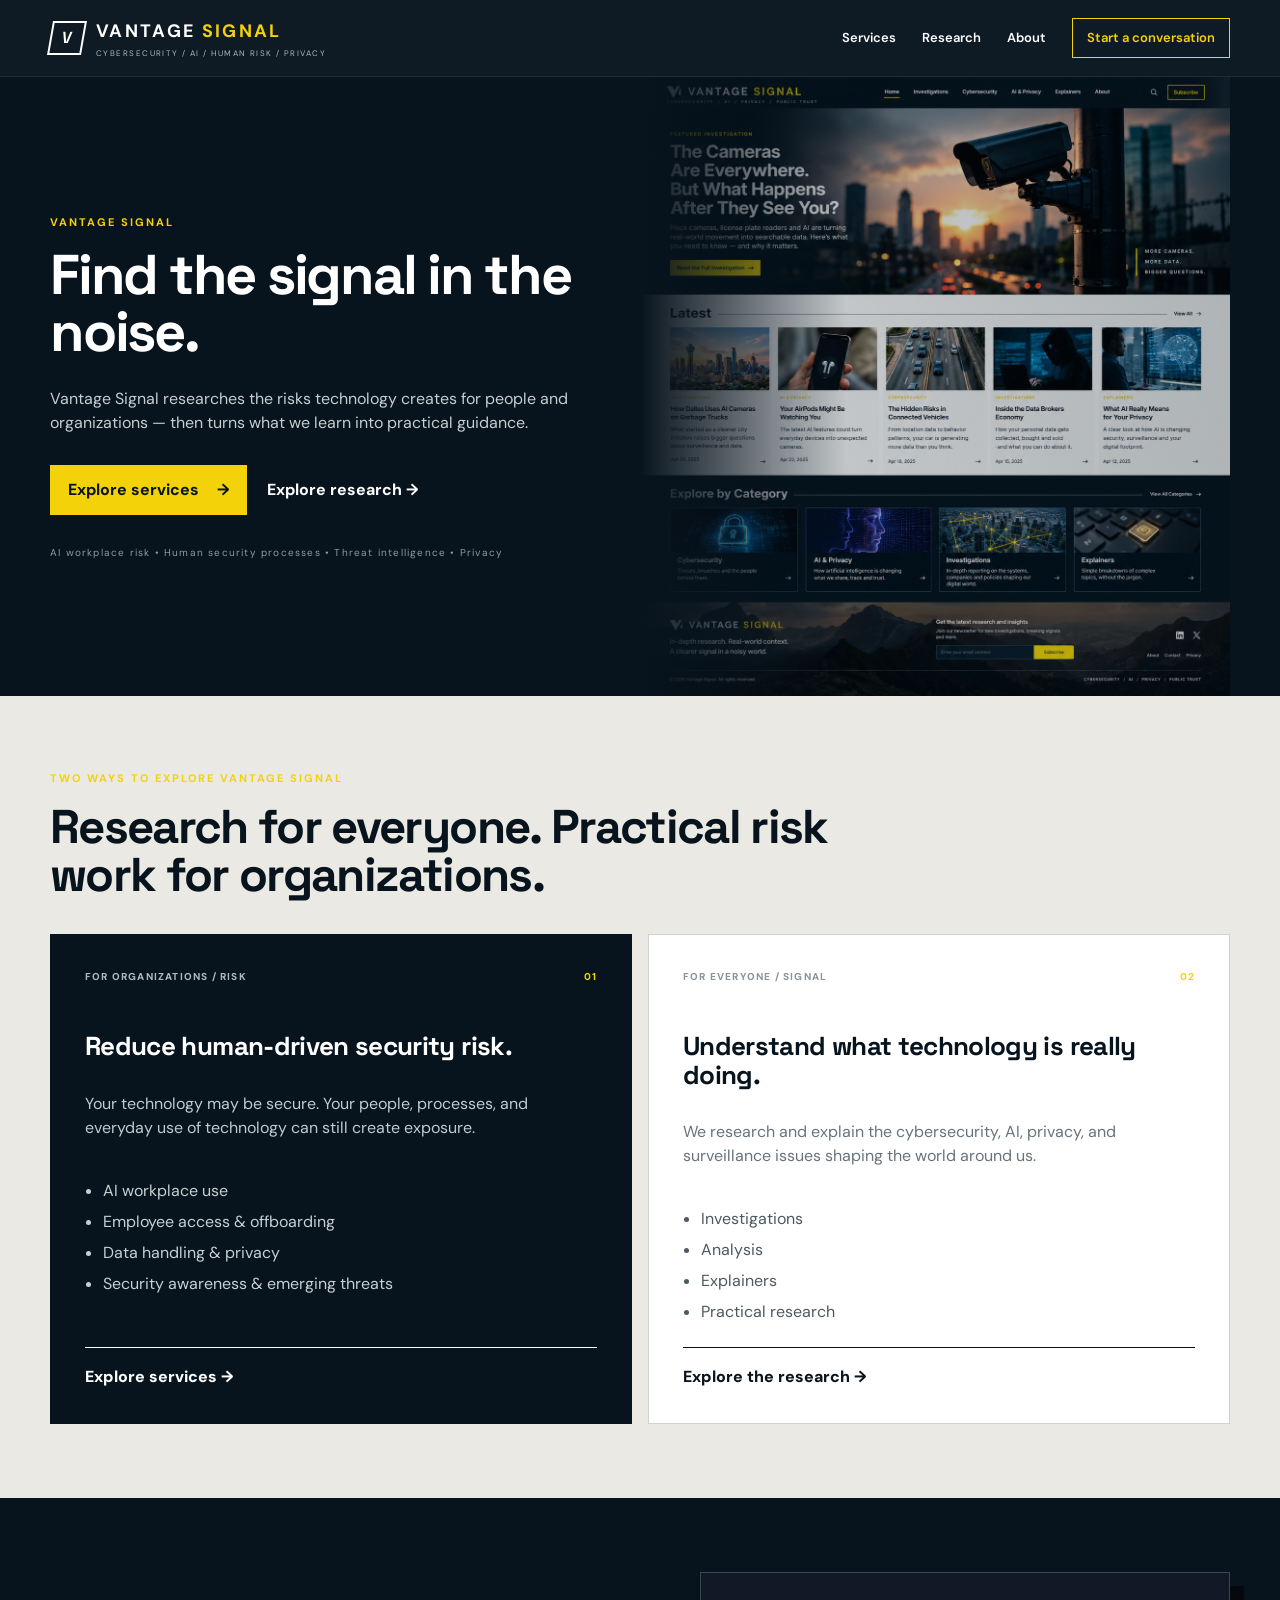
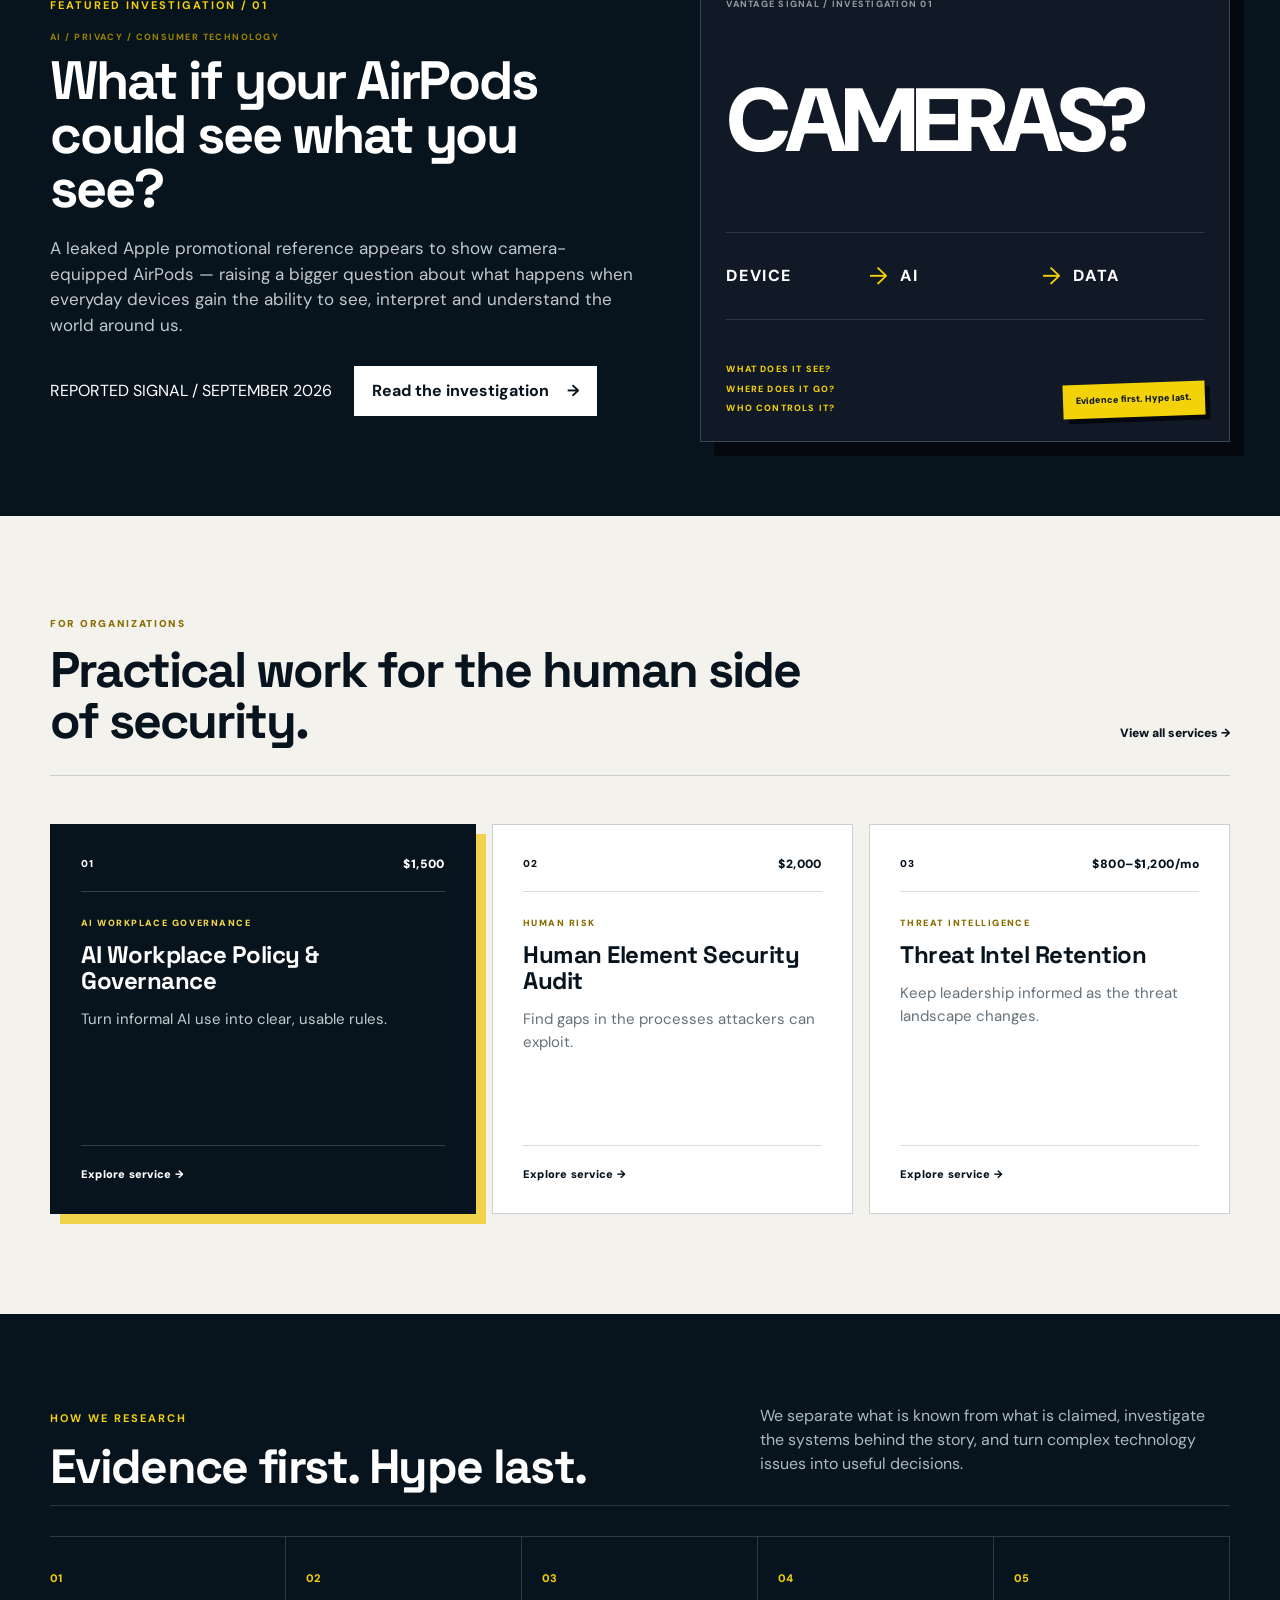
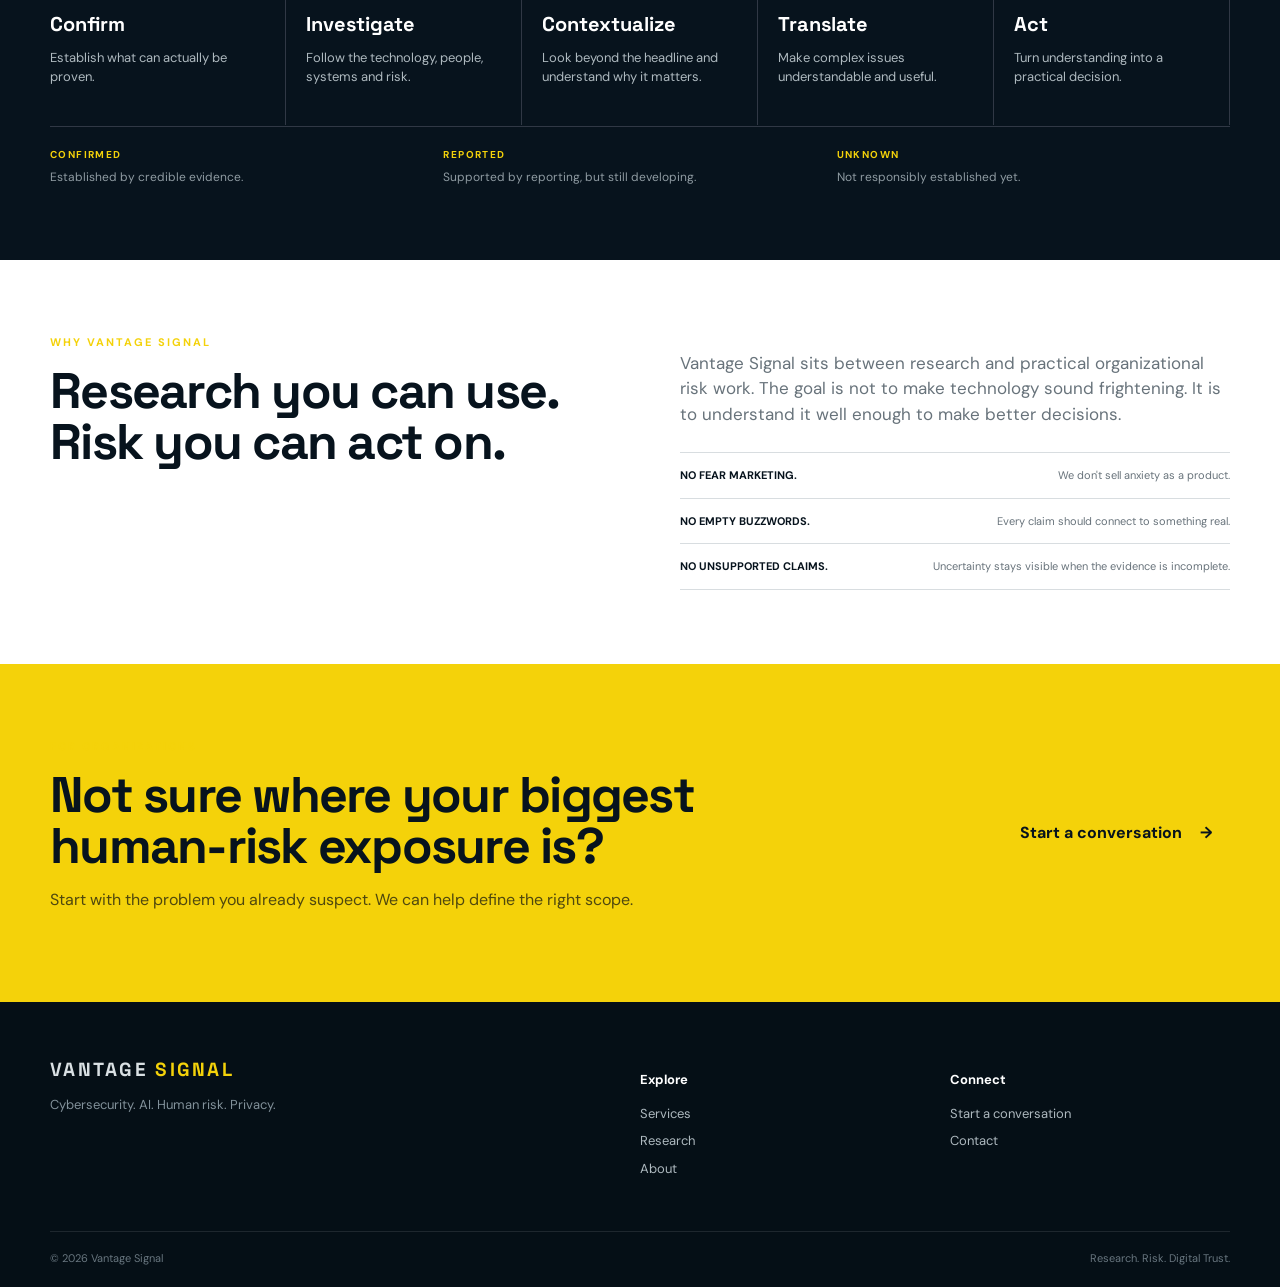
==== commit 0fa0dae1: "Apply restrained typography stylesheet to homepage" ====
--- a/index.html
+++ b/index.html
@@ -1 +1 @@
-<!DOCTYPE html><html lang="en"><head><meta charset="UTF-8"><meta name="viewport" content="width=device-width, initial-scale=1.0"><meta name="description" content="Vantage Signal researches the risks technology creates for people and organizations — cybersecurity, AI, human risk, privacy and digital trust."><title>Vantage Signal | Cybersecurity, AI, Human Risk & Privacy</title><link rel="stylesheet" href="styles.css"><link rel="stylesheet" href="v3.css"></head><body><header class="site-header"><div class="container nav-wrap"><a class="brand" href="index.html"><span class="brand-mark">V</span><span><strong>VANTAGE <em>SIGNAL</em></strong><small>CYBERSECURITY / AI / HUMAN RISK / PRIVACY</small></span></a><nav class="nav"><a href="services.html">Services</a><a href="research.html">Research</a><a href="about.html">About</a><a class="nav-button" href="contact.html">Start a conversation</a></nav><button class="menu" aria-label="Open menu">☰</button></div></header><main><section class="hero-section section"><div class="container hero-grid"><div class="hero-copy"><p class="eyebrow">VANTAGE SIGNAL</p><h1>Find the signal in the noise.</h1><p class="lede">Vantage Signal researches the risks technology creates for people and organizations — then turns what we learn into practical guidance.</p><div class="hero-actions"><a class="primary-button" href="services.html">Explore services <span>→</span></a><a class="text-link" href="research.html">Explore research →</a></div><p class="hero-note">AI workplace risk • Human security processes • Threat intelligence • Privacy</p></div><div class="hero-media"><img src="hero.png" alt="Editorial illustration of a surveillance camera overlooking a city"></div></div></section><section class="split-paths section"><div class="container"><div class="path-intro"><p class="eyebrow">TWO WAYS TO EXPLORE VANTAGE SIGNAL</p><h2>Research for everyone. Practical risk work for organizations.</h2></div><div class="path-grid"><article class="path-card path-card-dark"><div class="path-top"><span class="path-label">FOR ORGANIZATIONS / RISK</span><span class="path-code">01</span></div><h3>Reduce human-driven security risk.</h3><p>Your technology may be secure. Your people, processes, and everyday use of technology can still create exposure.</p><ul><li>AI workplace use</li><li>Employee access &amp; offboarding</li><li>Data handling &amp; privacy</li><li>Security awareness &amp; emerging threats</li></ul><a class="path-link" href="services.html">Explore services <span>→</span></a></article><article class="path-card"><div class="path-top"><span class="path-label">FOR EVERYONE / SIGNAL</span><span class="path-code">02</span></div><h3>Understand what technology is really doing.</h3><p>We research and explain the cybersecurity, AI, privacy, and surveillance issues shaping the world around us.</p><ul><li>Investigations</li><li>Analysis</li><li>Explainers</li><li>Practical research</li></ul><a class="path-link" href="research.html">Explore the research <span>→</span></a></article></div></div></section><section class="featured-investigation dark-section section"><div class="container feature-grid"><div class="feature-copy"><p class="eyebrow">FEATURED INVESTIGATION / 01</p><p class="category">AI / PRIVACY / CONSUMER TECHNOLOGY</p><h2>What if your AirPods could see what you see?</h2><p>A leaked Apple promotional reference appears to show camera-equipped AirPods — raising a bigger question about what happens when everyday devices gain the ability to see, interpret and understand the world around us.</p><div class="feature-meta"><span>REPORTED SIGNAL / SEPTEMBER 2026</span><a class="primary-button light-button" href="airpods-investigation.html">Read the investigation <span>→</span></a></div></div><div class="feature-visual"><div class="feature-label">VANTAGE SIGNAL / INVESTIGATION 01</div><div class="feature-big">CAMERAS?</div><div class="feature-flow"><span>DEVICE</span><i>→</i><span>AI</span><i>→</i><span>DATA</span></div><div class="feature-questions"><span>WHAT DOES IT SEE?</span><span>WHERE DOES IT GO?</span><span>WHO CONTROLS IT?</span></div><div class="evidence-stamp">Evidence first. Hype last.</div></div></div></section><section class="services-home section"><div class="container"><div class="section-heading"><div><p class="eyebrow">FOR ORGANIZATIONS</p><h2>Practical work for the human side of security.</h2></div><a href="services.html">View all services →</a></div><div class="service-grid"><article class="service-card featured-service"><div class="service-top"><span>01</span><span class="price">$1,500</span></div><p class="category">AI WORKPLACE GOVERNANCE</p><h3>AI Workplace Policy &amp; Governance</h3><p>Turn informal AI use into clear, usable rules.</p><a href="ai-workplace-policy.html">Explore service →</a></article><article class="service-card"><div class="service-top"><span>02</span><span class="price">$2,000</span></div><p class="category">HUMAN RISK</p><h3>Human Element Security Audit</h3><p>Find gaps in the processes attackers can exploit.</p><a href="human-risk-audit.html">Explore service →</a></article><article class="service-card"><div class="service-top"><span>03</span><span class="price">$800–$1,200/mo</span></div><p class="category">THREAT INTELLIGENCE</p><h3>Threat Intel Retention</h3><p>Keep leadership informed as the threat landscape changes.</p><a href="threat-intel.html">Explore service →</a></article></div></div></section><section class="methodology dark-section section"><div class="container"><div class="section-heading light"><div><p class="eyebrow">HOW WE RESEARCH</p><h2>Evidence first. Hype last.</h2></div><p class="method-intro">We separate what is known from what is claimed, investigate the systems behind the story, and turn complex technology issues into useful decisions.</p></div><div class="method-grid"><div><span>01</span><h3>Confirm</h3><p>Establish what can actually be proven.</p></div><div><span>02</span><h3>Investigate</h3><p>Follow the technology, people, systems and risk.</p></div><div><span>03</span><h3>Contextualize</h3><p>Look beyond the headline and understand why it matters.</p></div><div><span>04</span><h3>Translate</h3><p>Make complex issues understandable and useful.</p></div><div><span>05</span><h3>Act</h3><p>Turn understanding into a practical decision.</p></div></div><div class="evidence-grid"><div><strong>CONFIRMED</strong><span>Established by credible evidence.</span></div><div><strong>REPORTED</strong><span>Supported by reporting, but still developing.</span></div><div><strong>UNKNOWN</strong><span>Not responsibly established yet.</span></div></div></div></section><section class="trust section"><div class="container trust-grid"><div><p class="eyebrow">WHY VANTAGE SIGNAL</p><h2>Research you can use. Risk you can act on.</h2></div><div class="trust-copy"><p>Vantage Signal sits between research and practical organizational risk work. The goal is not to make technology sound frightening. It is to understand it well enough to make better decisions.</p><div class="trust-lines"><div><strong>NO FEAR MARKETING.</strong><span>We don't sell anxiety as a product.</span></div><div><strong>NO EMPTY BUZZWORDS.</strong><span>Every claim should connect to something real.</span></div><div><strong>NO UNSUPPORTED CLAIMS.</strong><span>Uncertainty stays visible when the evidence is incomplete.</span></div></div></div></div></section><section class="organization-cta section"><div class="container organization-cta-wrap"><div><p class="eyebrow">FOR ORGANIZATIONS</p><h2>Not sure where your biggest human-risk exposure is?</h2><p>Start with the problem you already suspect. We can help define the right scope.</p></div><a class="primary-button" href="contact.html">Start a conversation <span>→</span></a></div></section></main><footer class="footer"><div class="container footer-grid"><div><div class="footer-brand">VANTAGE <span>SIGNAL</span></div><p>Cybersecurity. AI. Human risk. Privacy.</p></div><div><p class="footer-label">Explore</p><a href="services.html">Services</a><a href="research.html">Research</a><a href="about.html">About</a></div><div><p class="footer-label">Connect</p><a href="contact.html">Start a conversation</a><a href="contact.html">Contact</a></div></div><div class="container footer-bottom"><span>© 2026 Vantage Signal</span><span>Research. Risk. Digital Trust.</span></div></footer><script src="script.js"></script></body></html>+<!DOCTYPE html><html lang="en"><head><meta charset="UTF-8"><meta name="viewport" content="width=device-width, initial-scale=1.0"><meta name="description" content="Vantage Signal researches the risks technology creates for people and organizations — cybersecurity, AI, human risk, privacy and digital trust."><title>Vantage Signal | Cybersecurity, AI, Human Risk & Privacy</title><link rel="stylesheet" href="styles.css"><link rel="stylesheet" href="v3.css"><link rel="stylesheet" href="typography-fix.css"></head><body><header class="site-header"><div class="container nav-wrap"><a class="brand" href="index.html"><span class="brand-mark">V</span><span><strong>VANTAGE <em>SIGNAL</em></strong><small>CYBERSECURITY / AI / HUMAN RISK / PRIVACY</small></span></a><nav class="nav"><a href="services.html">Services</a><a href="research.html">Research</a><a href="about.html">About</a><a class="nav-button" href="contact.html">Start a conversation</a></nav><button class="menu" aria-label="Open menu">☰</button></div></header><main><section class="hero-section section"><div class="container hero-grid"><div class="hero-copy"><p class="eyebrow">VANTAGE SIGNAL</p><h1>Find the signal in the noise.</h1><p class="lede">Vantage Signal researches the risks technology creates for people and organizations — then turns what we learn into practical guidance.</p><div class="hero-actions"><a class="primary-button" href="services.html">Explore services <span>→</span></a><a class="text-link" href="research.html">Explore research →</a></div><p class="hero-note">AI workplace risk • Human security processes • Threat intelligence • Privacy</p></div><div class="hero-media"><img src="hero.png" alt="Editorial illustration of a surveillance camera overlooking a city"></div></div></section><section class="split-paths section"><div class="container"><div class="path-intro"><p class="eyebrow">TWO WAYS TO EXPLORE VANTAGE SIGNAL</p><h2>Research for everyone. Practical risk work for organizations.</h2></div><div class="path-grid"><article class="path-card path-card-dark"><div class="path-top"><span class="path-label">FOR ORGANIZATIONS / RISK</span><span class="path-code">01</span></div><h3>Reduce human-driven security risk.</h3><p>Your technology may be secure. Your people, processes, and everyday use of technology can still create exposure.</p><ul><li>AI workplace use</li><li>Employee access &amp; offboarding</li><li>Data handling &amp; privacy</li><li>Security awareness &amp; emerging threats</li></ul><a class="path-link" href="services.html">Explore services <span>→</span></a></article><article class="path-card"><div class="path-top"><span class="path-label">FOR EVERYONE / SIGNAL</span><span class="path-code">02</span></div><h3>Understand what technology is really doing.</h3><p>We research and explain the cybersecurity, AI, privacy, and surveillance issues shaping the world around us.</p><ul><li>Investigations</li><li>Analysis</li><li>Explainers</li><li>Practical research</li></ul><a class="path-link" href="research.html">Explore the research <span>→</span></a></article></div></div></section><section class="featured-investigation dark-section section"><div class="container feature-grid"><div class="feature-copy"><p class="eyebrow">FEATURED INVESTIGATION / 01</p><p class="category">AI / PRIVACY / CONSUMER TECHNOLOGY</p><h2>What if your AirPods could see what you see?</h2><p>A leaked Apple promotional reference appears to show camera-equipped AirPods — raising a bigger question about what happens when everyday devices gain the ability to see, interpret and understand the world around us.</p><div class="feature-meta"><span>REPORTED SIGNAL / SEPTEMBER 2026</span><a class="primary-button light-button" href="airpods-investigation.html">Read the investigation <span>→</span></a></div></div><div class="feature-visual"><div class="feature-label">VANTAGE SIGNAL / INVESTIGATION 01</div><div class="feature-big">CAMERAS?</div><div class="feature-flow"><span>DEVICE</span><i>→</i><span>AI</span><i>→</i><span>DATA</span></div><div class="feature-questions"><span>WHAT DOES IT SEE?</span><span>WHERE DOES IT GO?</span><span>WHO CONTROLS IT?</span></div><div class="evidence-stamp">Evidence first. Hype last.</div></div></div></section><section class="services-home section"><div class="container"><div class="section-heading"><div><p class="eyebrow">FOR ORGANIZATIONS</p><h2>Practical work for the human side of security.</h2></div><a href="services.html">View all services →</a></div><div class="service-grid"><article class="service-card featured-service"><div class="service-top"><span>01</span><span class="price">$1,500</span></div><p class="category">AI WORKPLACE GOVERNANCE</p><h3>AI Workplace Policy &amp; Governance</h3><p>Turn informal AI use into clear, usable rules.</p><a href="ai-workplace-policy.html">Explore service →</a></article><article class="service-card"><div class="service-top"><span>02</span><span class="price">$2,000</span></div><p class="category">HUMAN RISK</p><h3>Human Element Security Audit</h3><p>Find gaps in the processes attackers can exploit.</p><a href="human-risk-audit.html">Explore service →</a></article><article class="service-card"><div class="service-top"><span>03</span><span class="price">$800–$1,200/mo</span></div><p class="category">THREAT INTELLIGENCE</p><h3>Threat Intel Retention</h3><p>Keep leadership informed as the threat landscape changes.</p><a href="threat-intel.html">Explore service →</a></article></div></div></section><section class="methodology dark-section section"><div class="container"><div class="section-heading light"><div><p class="eyebrow">HOW WE RESEARCH</p><h2>Evidence first. Hype last.</h2></div><p class="method-intro">We separate what is known from what is claimed, investigate the systems behind the story, and turn complex technology issues into useful decisions.</p></div><div class="method-grid"><div><span>01</span><h3>Confirm</h3><p>Establish what can actually be proven.</p></div><div><span>02</span><h3>Investigate</h3><p>Follow the technology, people, systems and risk.</p></div><div><span>03</span><h3>Contextualize</h3><p>Look beyond the headline and understand why it matters.</p></div><div><span>04</span><h3>Translate</h3><p>Make complex issues understandable and useful.</p></div><div><span>05</span><h3>Act</h3><p>Turn understanding into a practical decision.</p></div></div><div class="evidence-grid"><div><strong>CONFIRMED</strong><span>Established by credible evidence.</span></div><div><strong>REPORTED</strong><span>Supported by reporting, but still developing.</span></div><div><strong>UNKNOWN</strong><span>Not responsibly established yet.</span></div></div></div></section><section class="trust section"><div class="container trust-grid"><div><p class="eyebrow">WHY VANTAGE SIGNAL</p><h2>Research you can use. Risk you can act on.</h2></div><div class="trust-copy"><p>Vantage Signal sits between research and practical organizational risk work. The goal is not to make technology sound frightening. It is to understand it well enough to make better decisions.</p><div class="trust-lines"><div><strong>NO FEAR MARKETING.</strong><span>We don't sell anxiety as a product.</span></div><div><strong>NO EMPTY BUZZWORDS.</strong><span>Every claim should connect to something real.</span></div><div><strong>NO UNSUPPORTED CLAIMS.</strong><span>Uncertainty stays visible when the evidence is incomplete.</span></div></div></div></div></section><section class="organization-cta section"><div class="container organization-cta-wrap"><div><p class="eyebrow">FOR ORGANIZATIONS</p><h2>Not sure where your biggest human-risk exposure is?</h2><p>Start with the problem you already suspect. We can help define the right scope.</p></div><a class="primary-button" href="contact.html">Start a conversation <span>→</span></a></div></section></main><footer class="footer"><div class="container footer-grid"><div><div class="footer-brand">VANTAGE <span>SIGNAL</span></div><p>Cybersecurity. AI. Human risk. Privacy.</p></div><div><p class="footer-label">Explore</p><a href="services.html">Services</a><a href="research.html">Research</a><a href="about.html">About</a></div><div><p class="footer-label">Connect</p><a href="contact.html">Start a conversation</a><a href="contact.html">Contact</a></div></div><div class="container footer-bottom"><span>© 2026 Vantage Signal</span><span>Research. Risk. Digital Trust.</span></div></footer><script src="script.js"></script></body></html>
--- a/v3.css
+++ b/v3.css
@@ -1 +1,4 @@
-.hero-section{padding:0;background:var(--ink);color:#fff}.hero-grid{display:grid;grid-template-columns:1fr 1fr;min-height:560px}.hero-section .hero-copy{padding:80px 45px 70px 0;display:flex;flex-direction:column;justify-content:center}.hero-section .hero-copy h1{max-width:650px}.hero-actions{display:flex;gap:20px;align-items:center}.text-link{color:#fff;font-weight:700}.hero-note{font-size:10px;letter-spacing:.12em;color:#8f9ba2;margin-top:30px}.split-paths{background:#ebe9e3}.path-intro{max-width:850px;margin-bottom:35px}.path-intro h2{font-size:clamp(35px,4.5vw,60px);line-height:1;letter-spacing:-.04em}.path-grid{display:grid;grid-template-columns:1fr 1fr;gap:16px}.path-card{padding:34px;border:1px solid #cfd2d0;background:#fff;min-height:410px;display:flex;flex-direction:column}.path-card-dark{background:var(--ink);color:#fff;border-color:var(--ink)}.path-top{display:flex;justify-content:space-between;font-size:10px;font-weight:800;letter-spacing:.12em}.path-code{color:var(--yellow)}.path-label{color:#8a949a}.path-card-dark .path-label{color:#aeb9bf}.path-card h3{font-size:32px;margin:48px 0 15px}.path-card p{color:var(--muted);max-width:520px}.path-card-dark p{color:#c1cbd0}.path-card ul{padding-left:18px;color:#4d5960}.path-card-dark ul{color:#c7d0d4}.path-card li{margin:7px 0}.path-link{margin-top:auto;color:inherit;font-weight:800;text-decoration:none;border-top:1px solid currentColor;padding-top:17px}.featured-investigation .feature-grid{display:grid;grid-template-columns:1.05fr .95fr;gap:65px;align-items:center}.feature-copy h2{font-size:clamp(42px,5.2vw,70px);line-height:.98;letter-spacing:-.04em;margin:10px 0 20px}.feature-copy>p:not(.eyebrow):not(.category){color:#c2c9ce;font-size:17px}.feature-meta{display:flex;align-items:center;gap:22px;margin-top:28px;flex-wrap:wrap}.light-button{background:#fff;color:var(--ink)!important}.feature-visual{min-height:470px;display:flex;flex-direction:column;justify-content:space-between;border:1px solid #3a4651;background:#101925;padding:25px;position:relative;box-shadow:14px 14px 0 #05090f}.feature-label{font-size:9px;letter-spacing:.14em;color:#929ca4;font-weight:800}.feature-big{font-size:clamp(68px,9vw,120px);font-weight:900;letter-spacing:-.07em}.feature-flow{display:grid;grid-template-columns:1fr auto 1fr auto 1fr;gap:12px;align-items:center;border-top:1px solid #303845;border-bottom:1px solid #303845;padding:25px 0}.feature-flow span{font-weight:800;letter-spacing:.1em}.feature-flow i{color:var(--yellow);font-size:24px;font-style:normal}.feature-questions{display:grid;gap:6px;color:var(--yellow);font-size:9px;letter-spacing:.13em;font-weight:800}.evidence-stamp{position:absolute;right:24px;bottom:24px;background:var(--yellow);color:var(--ink);padding:10px 13px;font-size:9px;font-weight:900;transform:rotate(-2deg);box-shadow:5px 5px 0 #05090f}.services-home{background:#fff}.service-card{background:#fff}.featured-service{border:2px solid var(--ink);box-shadow:9px 9px 0 var(--yellow)}.methodology{background:var(--ink);color:#fff}.method-intro{max-width:470px;color:#aeb9bf}.method-grid{display:grid;grid-template-columns:repeat(5,1fr);border-top:1px solid #303845}.method-grid>div{padding:28px 20px 25px 0;border-right:1px solid #303845}.method-grid>div:not(:first-child){padding-left:20px}.method-grid span{color:var(--yellow);font-size:11px;font-weight:800}.method-grid h3{font-size:23px;margin:24px 0 8px}.method-grid p{color:#aeb9bf;font-size:13px}.evidence-grid{display:grid;grid-template-columns:repeat(3,1fr);margin-top:1px;border-top:1px solid #303845}.evidence-grid div{padding:20px 22px 0 0}.evidence-grid strong{display:block;color:var(--yellow);font-size:10px;letter-spacing:.14em}.evidence-grid span{display:block;color:#8f9ba2;font-size:12px;margin-top:6px}.trust{background:#fff}.trust-grid{display:grid;grid-template-columns:1fr 1fr;gap:80px}.trust-grid h2{font-size:clamp(38px,5vw,64px);line-height:.98}.trust-copy>p{color:var(--muted);font-size:17px}.trust-lines{border-top:1px solid var(--line);margin-top:25px}.trust-lines div{display:flex;justify-content:space-between;gap:20px;padding:14px 0;border-bottom:1px solid var(--line);font-size:11px}.trust-lines span{color:var(--muted)}.organization-cta{background:var(--yellow)}.organization-cta-wrap{display:flex;align-items:center;justify-content:space-between;gap:50px}.organization-cta h2{font-size:clamp(36px,5vw,64px);line-height:1;max-width:780px}.organization-cta p:not(.eyebrow){color:#4f480e}.organization-cta .primary-button{white-space:nowrap}@media(max-width:900px){.hero-grid,.path-grid,.featured-investigation .feature-grid,.trust-grid{grid-template-columns:1fr}.hero-section .hero-copy{padding:65px 0 45px}.hero-media{min-height:390px}.method-grid{grid-template-columns:repeat(2,1fr)}.method-grid>div{border-bottom:1px solid #303845}.evidence-grid{grid-template-columns:1fr}.organization-cta-wrap{display:block}.organization-cta .primary-button{margin-top:25px;display:inline-flex}}@media(max-width:600px){.hero-section .hero-copy{padding:55px 0 40px}.path-card h3{font-size:28px;margin-top:35px}.method-grid{grid-template-columns:1fr}.method-grid>div,.method-grid>div:not(:first-child){padding:24px 0;border-right:0}.trust-lines div{display:block}.trust-lines span{display:block;margin-top:5px}}+.hero-section{padding:0;background:var(--ink);color:#fff}.hero-grid{display:grid;grid-template-columns:1fr 1fr;min-height:560px}.hero-section .hero-copy{padding:80px 45px 70px 0;display:flex;flex-direction:column;justify-content:center}.hero-section .hero-copy h1{max-width:650px}.hero-actions{display:flex;gap:20px;align-items:center}.text-link{color:#fff;font-weight:700}.hero-note{font-size:10px;letter-spacing:.12em;color:#8f9ba2;margin-top:30px}.split-paths{background:#ebe9e3}.path-intro{max-width:850px;margin-bottom:35px}.path-intro h2{font-size:clamp(35px,4.5vw,60px);line-height:1;letter-spacing:-.04em}.path-grid{display:grid;grid-template-columns:1fr 1fr;gap:16px}.path-card{padding:34px;border:1px solid #cfd2d0;background:#fff;min-height:410px;display:flex;flex-direction:column}.path-card-dark{background:var(--ink);color:#fff;border-color:var(--ink)}.path-top{display:flex;justify-content:space-between;font-size:10px;font-weight:800;letter-spacing:.12em}.path-code{color:var(--yellow)}.path-label{color:#8a949a}.path-card-dark .path-label{color:#aeb9bf}.path-card h3{font-size:32px;margin:48px 0 15px}.path-card p{color:var(--muted);max-width:520px}.path-card-dark p{color:#c1cbd0}.path-card ul{padding-left:18px;color:#4d5960}.path-card-dark ul{color:#c7d0d4}.path-card li{margin:7px 0}.path-link{margin-top:auto;color:inherit;font-weight:800;text-decoration:none;border-top:1px solid currentColor;padding-top:17px}.featured-investigation .feature-grid{display:grid;grid-template-columns:1.05fr .95fr;gap:65px;align-items:center}.feature-copy h2{font-size:clamp(42px,5.2vw,70px);line-height:.98;letter-spacing:-.04em;margin:10px 0 20px}.feature-copy>p:not(.eyebrow):not(.category){color:#c2c9ce;font-size:17px}.feature-meta{display:flex;align-items:center;gap:22px;margin-top:28px;flex-wrap:wrap}.light-button{background:#fff;color:var(--ink)!important}.feature-visual{min-height:470px;display:flex;flex-direction:column;justify-content:space-between;border:1px solid #3a4651;background:#101925;padding:25px;position:relative;box-shadow:14px 14px 0 #05090f}.feature-label{font-size:9px;letter-spacing:.14em;color:#929ca4;font-weight:800}.feature-big{font-size:clamp(68px,9vw,120px);font-weight:900;letter-spacing:-.07em}.feature-flow{display:grid;grid-template-columns:1fr auto 1fr auto 1fr;gap:12px;align-items:center;border-top:1px solid #303845;border-bottom:1px solid #303845;padding:25px 0}.feature-flow span{font-weight:800;letter-spacing:.1em}.feature-flow i{color:var(--yellow);font-size:24px;font-style:normal}.feature-questions{display:grid;gap:6px;color:var(--yellow);font-size:9px;letter-spacing:.13em;font-weight:800}.evidence-stamp{position:absolute;right:24px;bottom:24px;background:var(--yellow);color:var(--ink);padding:10px 13px;font-size:9px;font-weight:900;transform:rotate(-2deg);box-shadow:5px 5px 0 #05090f}
+/* FOR ORGANIZATIONS — structured service section */
+.services-home{background:#f4f2ed!important;padding:100px 0!important}.services-home .section-heading{display:grid!important;grid-template-columns:minmax(0,1fr) auto!important;gap:40px!important;align-items:end!important;margin-bottom:48px!important;border-bottom:1px solid #c9cecf!important;padding-bottom:28px!important}.services-home .section-heading .eyebrow{margin:0 0 14px!important;color:#8a6c00!important;font-size:10px!important;font-weight:900!important;letter-spacing:.17em!important}.services-home .section-heading h2{font-family:'Space Grotesk',Arial,sans-serif!important;font-size:clamp(40px,5vw,68px)!important;line-height:.96!important;letter-spacing:-.05em!important;color:#07131d!important;max-width:780px!important;margin:0!important}.services-home .section-heading>a{color:#07131d!important;font-size:12px!important;font-weight:900!important;text-decoration:none!important;white-space:nowrap!important;padding-bottom:5px!important}.services-home .section-heading>a:hover{text-decoration:underline!important}.services-home .service-grid{display:grid!important;grid-template-columns:1.18fr 1fr 1fr!important;gap:16px!important;align-items:stretch!important}.services-home .service-card{background:#fff!important;border:1px solid #cbd0d2!important;padding:30px!important;min-height:390px!important;display:flex!important;flex-direction:column!important;position:relative!important;box-shadow:none!important}.services-home .service-card.featured-service{background:#07131d!important;color:#fff!important;border:1px solid #07131d!important;box-shadow:10px 10px 0 #f1d34b!important}.services-home .service-top{display:flex!important;justify-content:space-between!important;align-items:center!important;border-bottom:1px solid #d7dcdd!important;padding-bottom:18px!important;font-size:10px!important;font-weight:900!important;letter-spacing:.14em!important}.services-home .featured-service .service-top{border-color:#30404a!important}.services-home .service-top .price{font-size:12px!important;letter-spacing:.04em!important}.services-home .service-card .category{font-size:9px!important;font-weight:900!important;letter-spacing:.16em!important;color:#8a6c00!important;margin:25px 0 0!important}.services-home .featured-service .category{color:#f1d34b!important}.services-home .service-card h3{font-family:'Space Grotesk',Arial,sans-serif!important;font-size:28px!important;line-height:1.04!important;letter-spacing:-.025em!important;color:#07131d!important;margin:12px 0 14px!important;max-width:360px!important}.services-home .featured-service h3{color:#fff!important}.services-home .service-card>p:not(.category){color:#657078!important;font-size:15px!important;line-height:1.55!important;max-width:350px!important;margin:0!important}.services-home .featured-service>p:not(.category){color:#c2ccd1!important}.services-home .service-card>a{margin-top:auto;padding-top:20px!important;border-top:1px solid #d7dcdd!important;color:#07131d!important;font-size:11px!important;font-weight:900!important;text-decoration:none!important;letter-spacing:.02em!important}.services-home .featured-service>a{border-color:#30404a!important;color:#fff!important}.services-home .service-card>a:hover{color:#8a6c00!important}.services-home .featured-service>a:hover{color:#f1d34b!important}
+.methodology{background:var(--ink);color:#fff}.method-intro{max-width:470px;color:#aeb9bf}.method-grid{display:grid;grid-template-columns:repeat(5,1fr);border-top:1px solid #303845}.method-grid>div{padding:28px 20px 25px 0;border-right:1px solid #303845}.method-grid>div:not(:first-child){padding-left:20px}.method-grid span{color:var(--yellow);font-size:11px;font-weight:800}.method-grid h3{font-size:23px;margin:24px 0 8px}.method-grid p{color:#aeb9bf;font-size:13px}.evidence-grid{display:grid;grid-template-columns:repeat(3,1fr);margin-top:1px;border-top:1px solid #303845}.evidence-grid div{padding:20px 22px 0 0}.evidence-grid strong{display:block;color:var(--yellow);font-size:10px;letter-spacing:.14em}.evidence-grid span{display:block;color:#8f9ba2;font-size:12px;margin-top:6px}.trust{background:#fff}.trust-grid{display:grid;grid-template-columns:1fr 1fr;gap:80px}.trust-grid h2{font-size:clamp(38px,5vw,64px);line-height:.98}.trust-copy>p{color:var(--muted);font-size:17px}.trust-lines{border-top:1px solid var(--line);margin-top:25px}.trust-lines div{display:flex;justify-content:space-between;gap:20px;padding:14px 0;border-bottom:1px solid var(--line);font-size:11px}.trust-lines span{color:var(--muted)}.organization-cta{background:var(--yellow)}.organization-cta-wrap{display:flex;align-items:center;justify-content:space-between;gap:50px}.organization-cta h2{font-size:clamp(36px,5vw,64px);line-height:1;max-width:780px}.organization-cta p:not(.eyebrow){color:#4f480e}.organization-cta .primary-button{white-space:nowrap}.article-kicker{font-size:10px;letter-spacing:.16em;font-weight:800;color:#9daab1}.article-hero{background:#0b1320;color:#fff;padding:92px 0 88px}.article-hero .container{max-width:1180px;margin:auto}.article-hero .eyebrow{font-size:10px;letter-spacing:.16em;font-weight:800;color:#f1d34b;margin:0 0 18px}.article-hero .article-kicker{color:#9daab1;margin:0 0 20px}.article-hero h1{color:#fff!important;opacity:1!important;visibility:visible!important;font-size:clamp(48px,6vw,82px);line-height:.96;letter-spacing:-.055em;max-width:930px;margin:0}.article-hero .lede{color:#c3ccd1!important;opacity:1!important;visibility:visible!important;font-size:18px;line-height:1.55;max-width:760px;margin:28px 0 0}.article-visual{background:#ebe9e3}.article-visual-card{border:1px solid #384250;background:#101925;padding:28px;box-shadow:14px 14px 0 #05090f;color:#fff}.article-visual-word{font-size:clamp(65px,9vw,120px);font-weight:900;letter-spacing:-.07em}.article-flow{display:grid;grid-template-columns:1fr auto 1fr auto 1fr;gap:12px;align-items:center;border-top:1px solid #303845;border-bottom:1px solid #303845;padding:25px 0}.article-flow i{color:var(--yellow);font-size:24px;font-style:normal}.article-flow span{display:block;color:#8f9ba2;font-size:10px;letter-spacing:.1em}.article-layout{display:grid;grid-template-columns:minmax(0,1fr) 300px;gap:70px}.article-body{background:#f4f2ed}.article-body article{max-width:760px}.article-body p{font-size:17px;line-height:1.7;color:#3f4248!important;opacity:1!important;visibility:visible!important}.article-body h2{color:#0b1320!important;font-family:'Space Grotesk',Arial,sans-serif;font-size:32px;line-height:1.1;margin:50px 0 16px;opacity:1!important;visibility:visible!important}.article-body h3{color:#0b1320!important}.article-lead{font-size:23px!important;line-height:1.45!important;color:#0b1320!important}.article-callout{border-left:4px solid var(--yellow);background:#ebe9e3;padding:22px;margin:30px 0}.article-diagram,.know-grid{display:grid;grid-template-columns:repeat(2,1fr);gap:1px;background:var(--line);margin:30px 0}.article-diagram>div,.know-grid>div{background:#fff;padding:25px}.article-diagram span{display:block;font-size:10px;letter-spacing:.12em;color:#8a6c00;font-weight:800;margin-bottom:7px}.article-diagram b{color:#0b1320}.know-grid h3{margin-top:0}.know-grid li{color:#3f4248;line-height:1.5;margin:7px 0}.article-end-note{border-top:1px solid var(--line);margin-top:45px;padding-top:18px;display:flex;justify-content:space-between;gap:20px;color:#0b1320}.sidebar-card{background:#fff;border:1px solid var(--line);padding:22px;margin-bottom:16px;color:#3f4248}.sidebar-card p{font-size:13px!important}.sidebar-card .eyebrow{color:#8a6c00!important;font-size:9px!important}.sidebar-card a{color:#0b1320;text-decoration:underline}.article-body aside .secondary-button{display:inline-flex;background:#0b1320;color:#fff;padding:13px 16px;text-decoration:none;font-weight:700}.article-body aside .secondary-button:hover{background:#f1d34b;color:#0b1320}@media(max-width:900px){.hero-grid,.path-grid,.featured-investigation .feature-grid,.trust-grid,.article-layout{grid-template-columns:1fr}.hero-section .hero-copy{padding:65px 0 45px}.hero-media{min-height:390px}.services-home .section-heading{grid-template-columns:1fr!important;gap:20px!important}.services-home .section-heading>a{justify-self:start!important}.services-home .service-grid{grid-template-columns:1fr 1fr!important}.services-home .service-card.featured-service{grid-column:1 / -1!important}.method-grid{grid-template-columns:repeat(2,1fr)}.method-grid>div{border-bottom:1px solid #303845}.evidence-grid{grid-template-columns:1fr}.organization-cta-wrap{display:block}.organization-cta .primary-button{margin-top:25px;display:inline-flex}.library-grid{grid-template-columns:1fr 1fr}}@media(max-width:600px){.hero-section .hero-copy{padding:55px 0 40px}.path-card h3{font-size:28px;margin-top:35px}.services-home{padding:70px 0!important}.services-home .section-heading h2{font-size:42px!important}.services-home .service-grid{grid-template-columns:1fr!important}.services-home .service-card.featured-service{grid-column:auto!important}.services-home .service-card{min-height:350px!important}.method-grid{grid-template-columns:1fr}.method-grid>div,.method-grid>div:not(:first-child){padding:24px 0;border-right:0}.trust-lines div{display:block}.trust-lines span{display:block;margin-top:5px}.article-hero{padding:65px 0}.article-hero h1{font-size:52px}.article-layout{gap:35px}.article-diagram,.know-grid{grid-template-columns:1fr}.article-end-note{display:block}.article-end-note strong{display:block;margin-top:8px}}
--- a/typography-fix.css
+++ b/typography-fix.css
@@ -0,0 +1,32 @@
+/* Editorial typography pass — restrained scale across the homepage */
+.hero-section .hero-copy h1{font-size:clamp(46px,4.4vw,56px)!important;line-height:1.02!important;letter-spacing:-.04em!important;max-width:620px!important}
+.path-intro h2{font-size:clamp(36px,3.7vw,48px)!important;line-height:1.02!important;letter-spacing:-.035em!important}
+.path-card h3{font-size:26px!important;line-height:1.08!important;letter-spacing:-.025em!important}
+.feature-copy h2{font-size:clamp(42px,4.3vw,54px)!important;line-height:1!important;letter-spacing:-.04em!important}
+.feature-big{font-size:clamp(58px,7vw,90px)!important}
+.services-home .section-heading h2{font-size:clamp(38px,4vw,50px)!important;line-height:1.02!important;letter-spacing:-.04em!important}
+.services-home .service-card h3{font-size:24px!important;line-height:1.08!important;letter-spacing:-.02em!important}
+.methodology .section-heading h2{font-size:clamp(36px,3.8vw,48px)!important;line-height:1.02!important;letter-spacing:-.035em!important}
+.method-grid h3{font-size:20px!important;line-height:1.1!important}
+.trust-grid h2{font-size:clamp(38px,4vw,50px)!important;line-height:1.02!important;letter-spacing:-.035em!important}
+.organization-cta h2{font-size:clamp(38px,4vw,50px)!important;line-height:1.02!important;letter-spacing:-.035em!important}
+.footer-brand{font-size:19px!important}
+@media(max-width:900px){
+  .hero-section .hero-copy h1{font-size:clamp(42px,6vw,50px)!important}
+  .path-intro h2{font-size:42px!important}
+  .feature-copy h2{font-size:48px!important}
+  .services-home .section-heading h2{font-size:42px!important}
+  .trust-grid h2,.organization-cta h2{font-size:44px!important}
+}
+@media(max-width:600px){
+  .hero-section .hero-copy h1{font-size:40px!important}
+  .path-intro h2{font-size:34px!important}
+  .path-card h3{font-size:24px!important}
+  .feature-copy h2{font-size:38px!important}
+  .feature-big{font-size:58px!important}
+  .services-home .section-heading h2{font-size:36px!important}
+  .services-home .service-card h3{font-size:23px!important}
+  .methodology .section-heading h2{font-size:36px!important}
+  .method-grid h3{font-size:19px!important}
+  .trust-grid h2,.organization-cta h2{font-size:36px!important}
+}
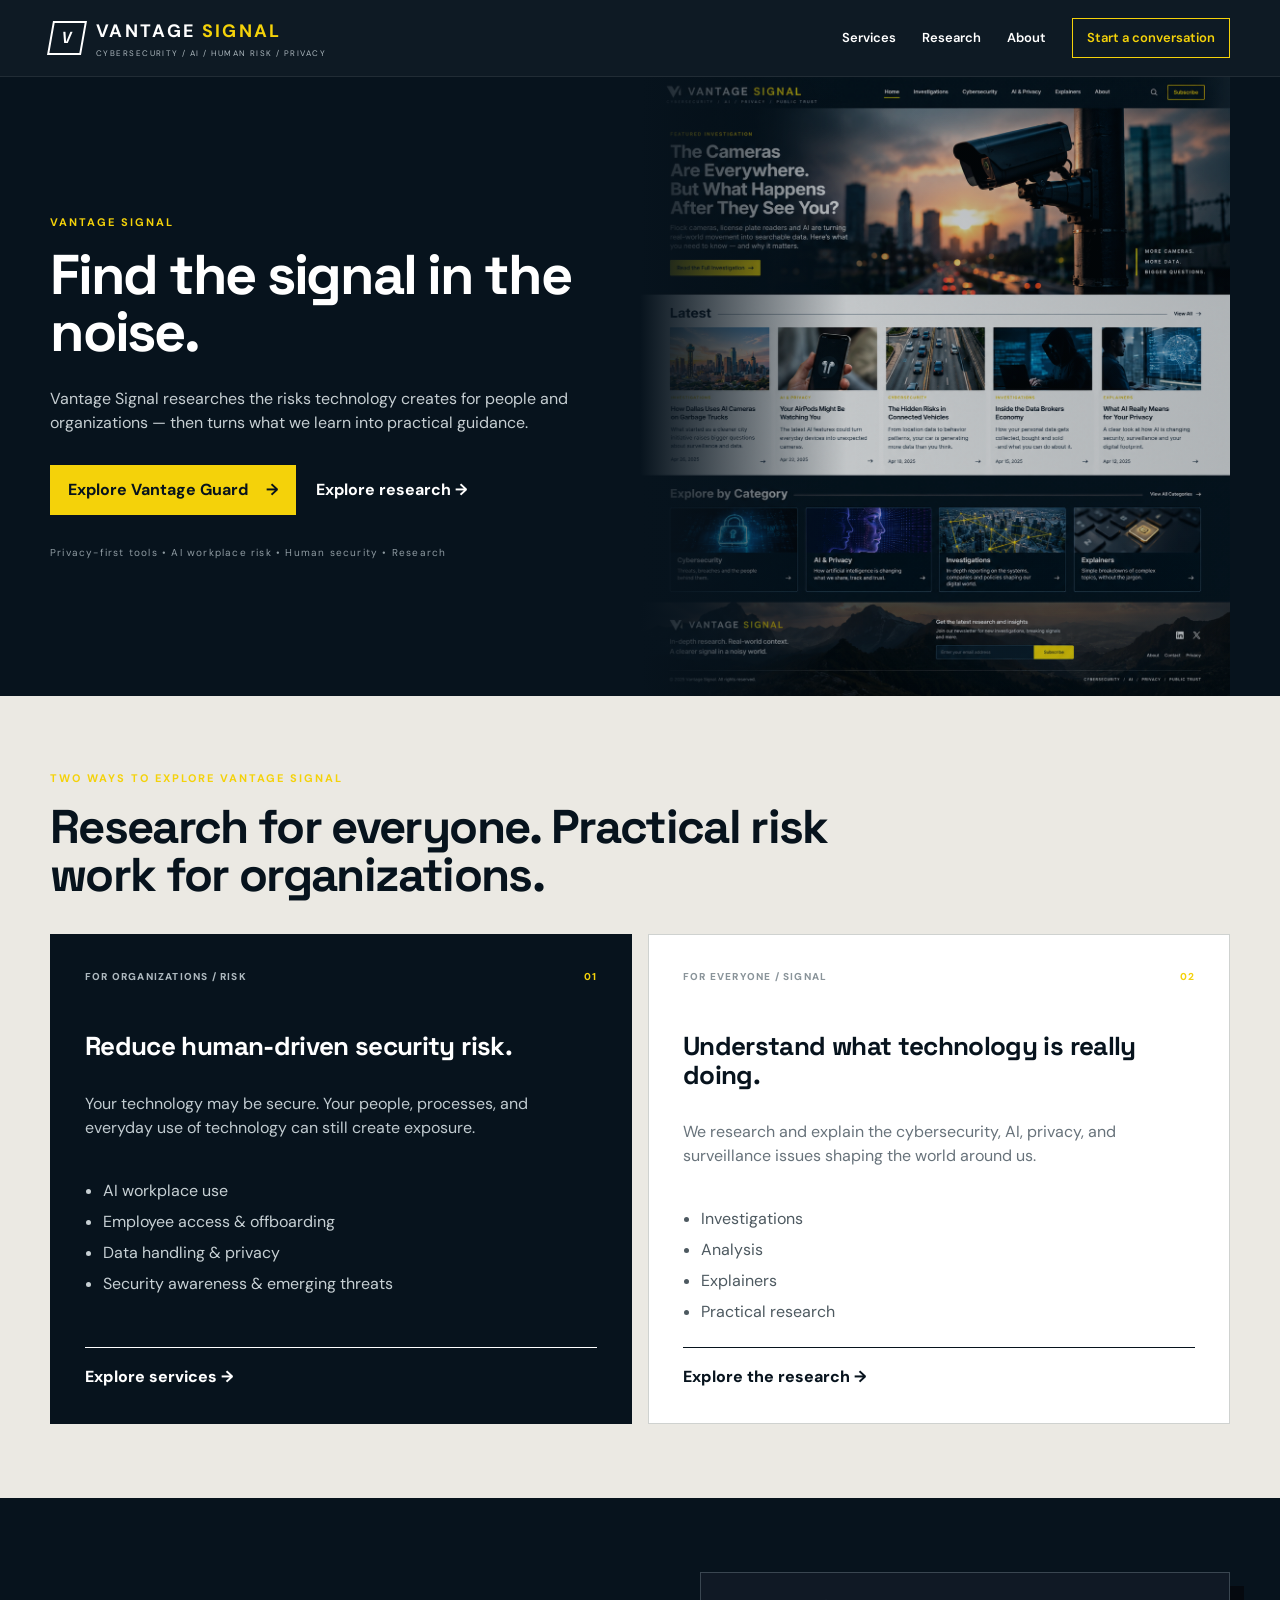
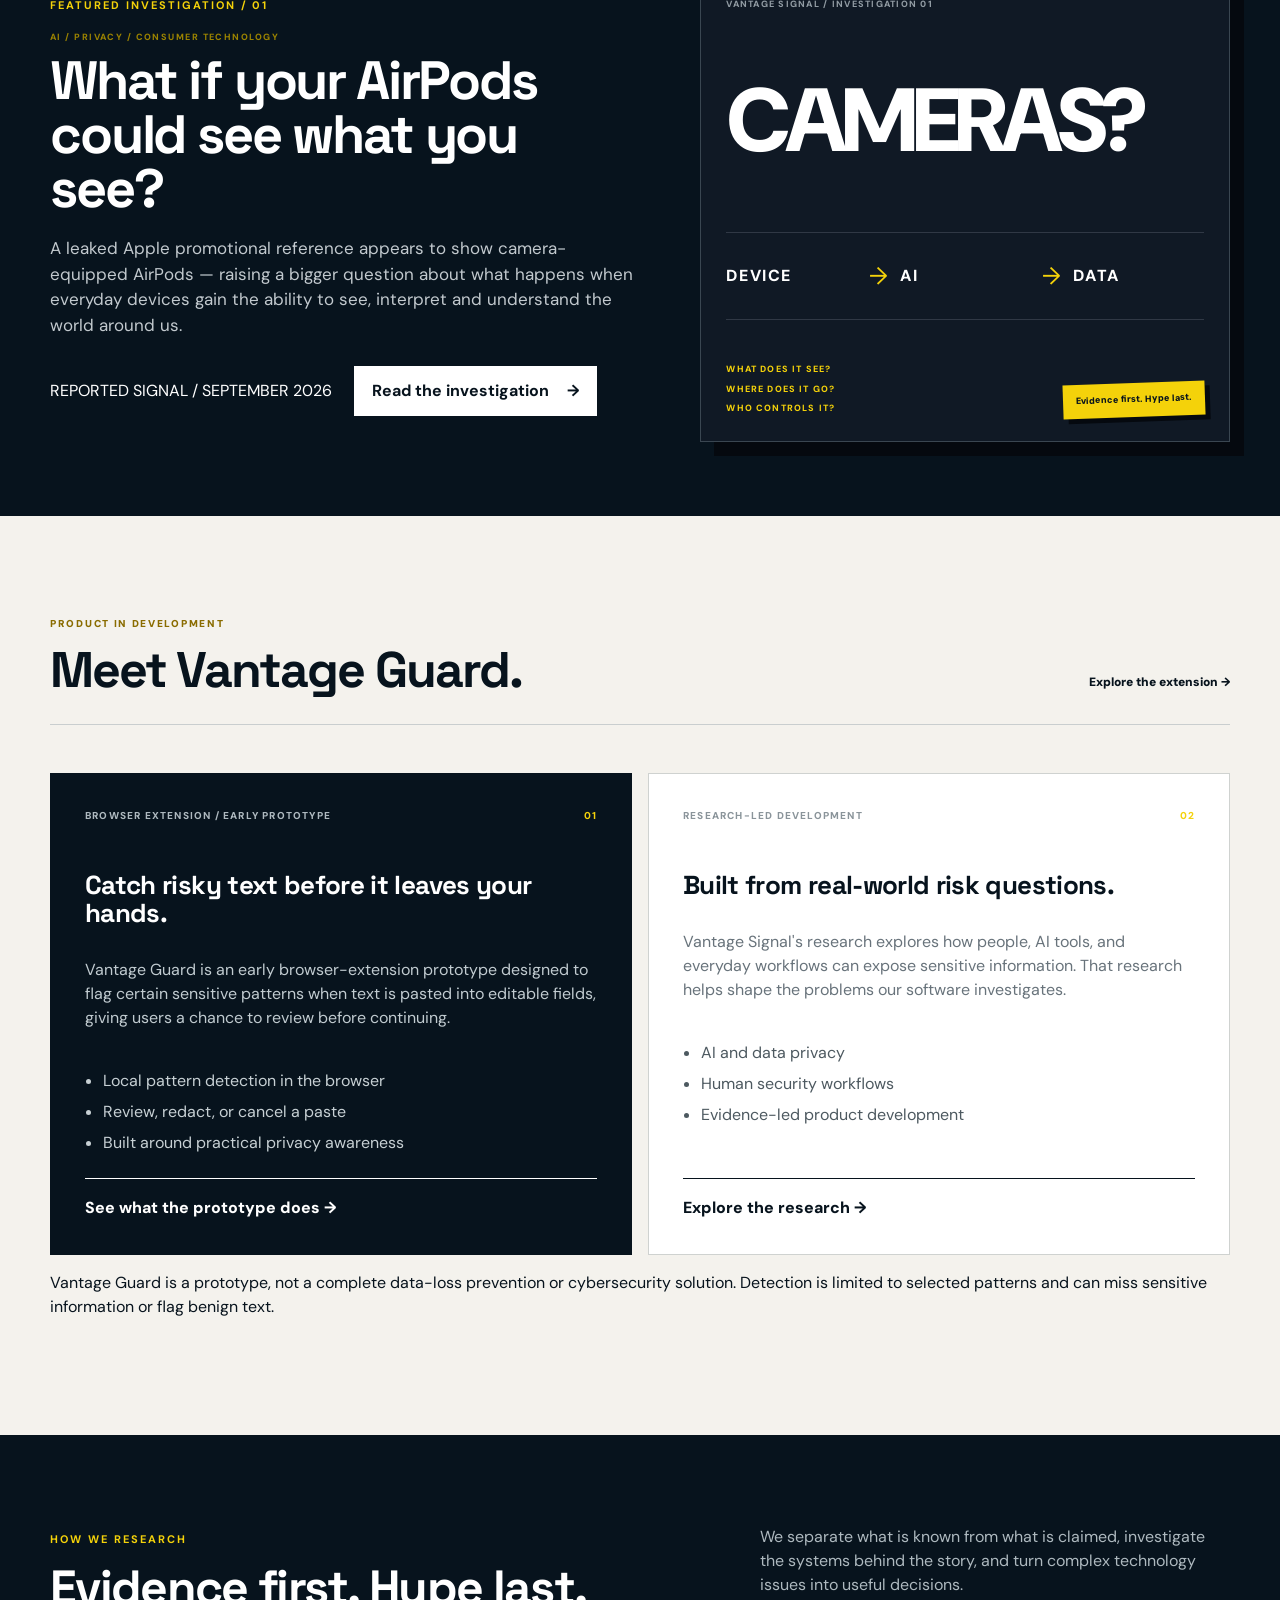
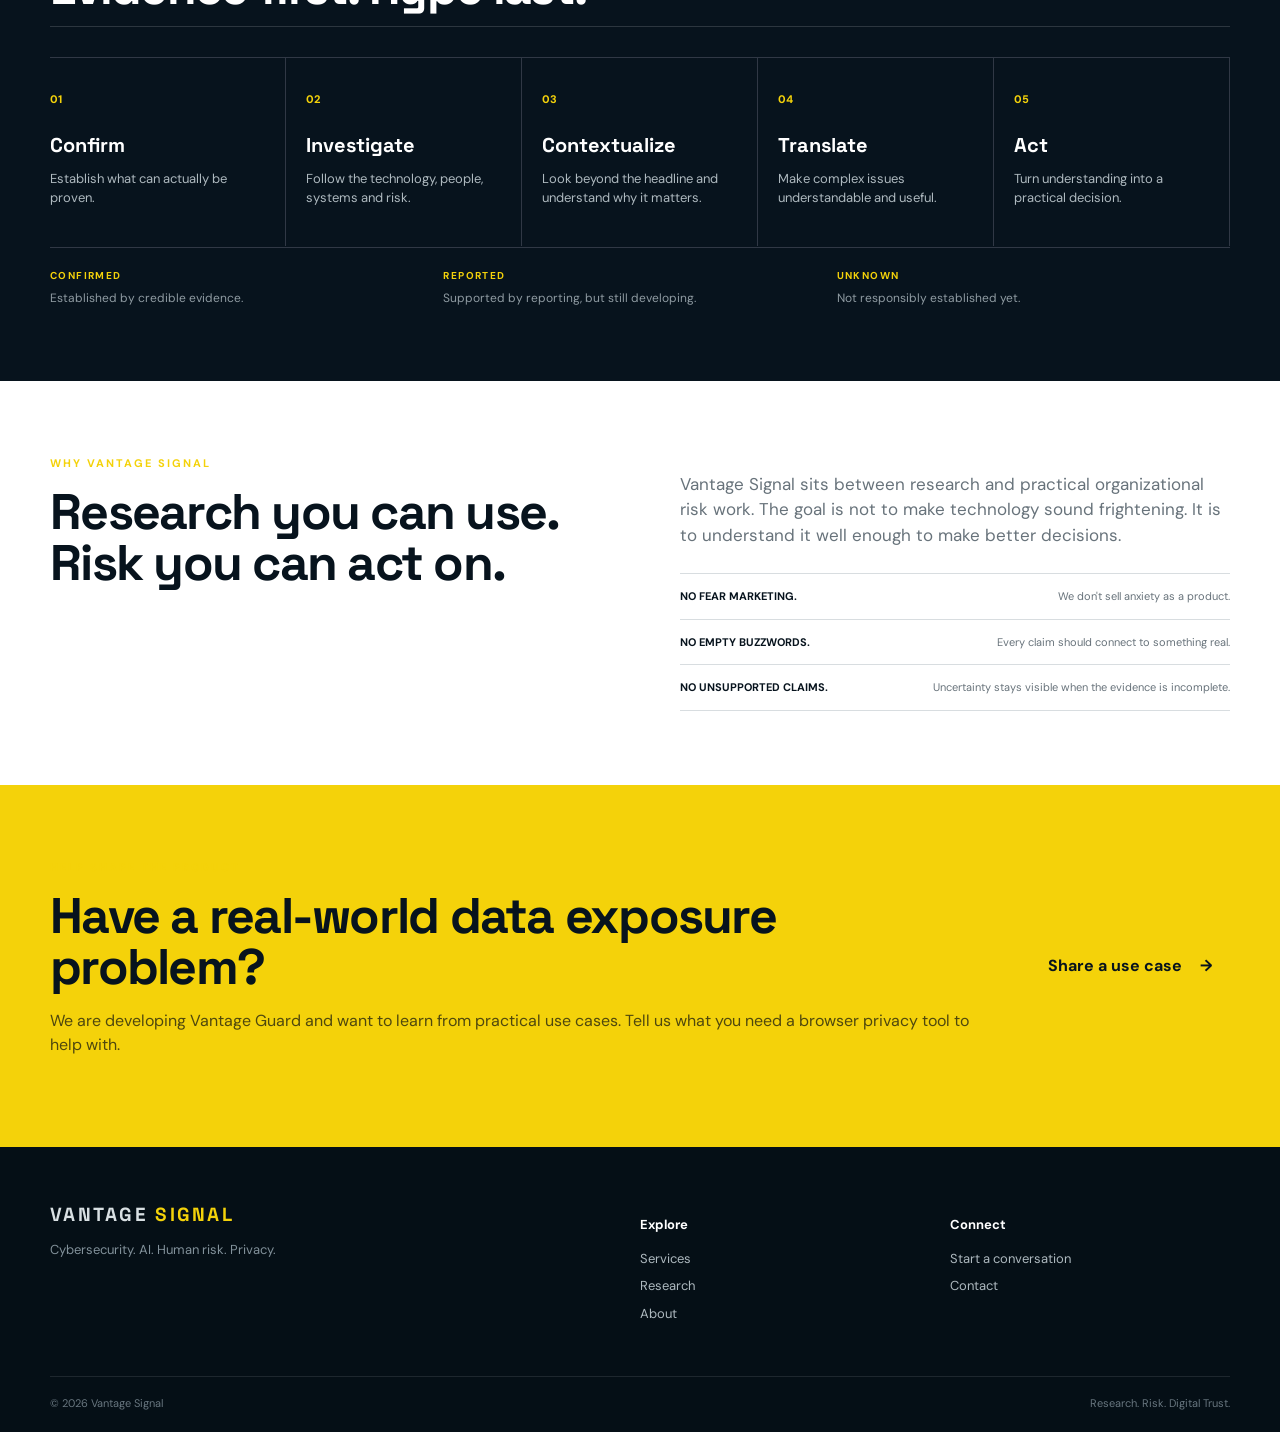
==== commit bc361154: "Refocus Vantage Signal site on Vantage Guard prototype" ====
--- a/index.html
+++ b/index.html
@@ -1 +1 @@
-<!DOCTYPE html><html lang="en"><head><meta charset="UTF-8"><meta name="viewport" content="width=device-width, initial-scale=1.0"><meta name="description" content="Vantage Signal researches the risks technology creates for people and organizations — cybersecurity, AI, human risk, privacy and digital trust."><title>Vantage Signal | Cybersecurity, AI, Human Risk & Privacy</title><link rel="stylesheet" href="styles.css"><link rel="stylesheet" href="v3.css"><link rel="stylesheet" href="typography-fix.css"></head><body><header class="site-header"><div class="container nav-wrap"><a class="brand" href="index.html"><span class="brand-mark">V</span><span><strong>VANTAGE <em>SIGNAL</em></strong><small>CYBERSECURITY / AI / HUMAN RISK / PRIVACY</small></span></a><nav class="nav"><a href="services.html">Services</a><a href="research.html">Research</a><a href="about.html">About</a><a class="nav-button" href="contact.html">Start a conversation</a></nav><button class="menu" aria-label="Open menu">☰</button></div></header><main><section class="hero-section section"><div class="container hero-grid"><div class="hero-copy"><p class="eyebrow">VANTAGE SIGNAL</p><h1>Find the signal in the noise.</h1><p class="lede">Vantage Signal researches the risks technology creates for people and organizations — then turns what we learn into practical guidance.</p><div class="hero-actions"><a class="primary-button" href="services.html">Explore services <span>→</span></a><a class="text-link" href="research.html">Explore research →</a></div><p class="hero-note">AI workplace risk • Human security processes • Threat intelligence • Privacy</p></div><div class="hero-media"><img src="hero.png" alt="Editorial illustration of a surveillance camera overlooking a city"></div></div></section><section class="split-paths section"><div class="container"><div class="path-intro"><p class="eyebrow">TWO WAYS TO EXPLORE VANTAGE SIGNAL</p><h2>Research for everyone. Practical risk work for organizations.</h2></div><div class="path-grid"><article class="path-card path-card-dark"><div class="path-top"><span class="path-label">FOR ORGANIZATIONS / RISK</span><span class="path-code">01</span></div><h3>Reduce human-driven security risk.</h3><p>Your technology may be secure. Your people, processes, and everyday use of technology can still create exposure.</p><ul><li>AI workplace use</li><li>Employee access &amp; offboarding</li><li>Data handling &amp; privacy</li><li>Security awareness &amp; emerging threats</li></ul><a class="path-link" href="services.html">Explore services <span>→</span></a></article><article class="path-card"><div class="path-top"><span class="path-label">FOR EVERYONE / SIGNAL</span><span class="path-code">02</span></div><h3>Understand what technology is really doing.</h3><p>We research and explain the cybersecurity, AI, privacy, and surveillance issues shaping the world around us.</p><ul><li>Investigations</li><li>Analysis</li><li>Explainers</li><li>Practical research</li></ul><a class="path-link" href="research.html">Explore the research <span>→</span></a></article></div></div></section><section class="featured-investigation dark-section section"><div class="container feature-grid"><div class="feature-copy"><p class="eyebrow">FEATURED INVESTIGATION / 01</p><p class="category">AI / PRIVACY / CONSUMER TECHNOLOGY</p><h2>What if your AirPods could see what you see?</h2><p>A leaked Apple promotional reference appears to show camera-equipped AirPods — raising a bigger question about what happens when everyday devices gain the ability to see, interpret and understand the world around us.</p><div class="feature-meta"><span>REPORTED SIGNAL / SEPTEMBER 2026</span><a class="primary-button light-button" href="airpods-investigation.html">Read the investigation <span>→</span></a></div></div><div class="feature-visual"><div class="feature-label">VANTAGE SIGNAL / INVESTIGATION 01</div><div class="feature-big">CAMERAS?</div><div class="feature-flow"><span>DEVICE</span><i>→</i><span>AI</span><i>→</i><span>DATA</span></div><div class="feature-questions"><span>WHAT DOES IT SEE?</span><span>WHERE DOES IT GO?</span><span>WHO CONTROLS IT?</span></div><div class="evidence-stamp">Evidence first. Hype last.</div></div></div></section><section class="services-home section"><div class="container"><div class="section-heading"><div><p class="eyebrow">FOR ORGANIZATIONS</p><h2>Practical work for the human side of security.</h2></div><a href="services.html">View all services →</a></div><div class="service-grid"><article class="service-card featured-service"><div class="service-top"><span>01</span><span class="price">$1,500</span></div><p class="category">AI WORKPLACE GOVERNANCE</p><h3>AI Workplace Policy &amp; Governance</h3><p>Turn informal AI use into clear, usable rules.</p><a href="ai-workplace-policy.html">Explore service →</a></article><article class="service-card"><div class="service-top"><span>02</span><span class="price">$2,000</span></div><p class="category">HUMAN RISK</p><h3>Human Element Security Audit</h3><p>Find gaps in the processes attackers can exploit.</p><a href="human-risk-audit.html">Explore service →</a></article><article class="service-card"><div class="service-top"><span>03</span><span class="price">$800–$1,200/mo</span></div><p class="category">THREAT INTELLIGENCE</p><h3>Threat Intel Retention</h3><p>Keep leadership informed as the threat landscape changes.</p><a href="threat-intel.html">Explore service →</a></article></div></div></section><section class="methodology dark-section section"><div class="container"><div class="section-heading light"><div><p class="eyebrow">HOW WE RESEARCH</p><h2>Evidence first. Hype last.</h2></div><p class="method-intro">We separate what is known from what is claimed, investigate the systems behind the story, and turn complex technology issues into useful decisions.</p></div><div class="method-grid"><div><span>01</span><h3>Confirm</h3><p>Establish what can actually be proven.</p></div><div><span>02</span><h3>Investigate</h3><p>Follow the technology, people, systems and risk.</p></div><div><span>03</span><h3>Contextualize</h3><p>Look beyond the headline and understand why it matters.</p></div><div><span>04</span><h3>Translate</h3><p>Make complex issues understandable and useful.</p></div><div><span>05</span><h3>Act</h3><p>Turn understanding into a practical decision.</p></div></div><div class="evidence-grid"><div><strong>CONFIRMED</strong><span>Established by credible evidence.</span></div><div><strong>REPORTED</strong><span>Supported by reporting, but still developing.</span></div><div><strong>UNKNOWN</strong><span>Not responsibly established yet.</span></div></div></div></section><section class="trust section"><div class="container trust-grid"><div><p class="eyebrow">WHY VANTAGE SIGNAL</p><h2>Research you can use. Risk you can act on.</h2></div><div class="trust-copy"><p>Vantage Signal sits between research and practical organizational risk work. The goal is not to make technology sound frightening. It is to understand it well enough to make better decisions.</p><div class="trust-lines"><div><strong>NO FEAR MARKETING.</strong><span>We don't sell anxiety as a product.</span></div><div><strong>NO EMPTY BUZZWORDS.</strong><span>Every claim should connect to something real.</span></div><div><strong>NO UNSUPPORTED CLAIMS.</strong><span>Uncertainty stays visible when the evidence is incomplete.</span></div></div></div></div></section><section class="organization-cta section"><div class="container organization-cta-wrap"><div><p class="eyebrow">FOR ORGANIZATIONS</p><h2>Not sure where your biggest human-risk exposure is?</h2><p>Start with the problem you already suspect. We can help define the right scope.</p></div><a class="primary-button" href="contact.html">Start a conversation <span>→</span></a></div></section></main><footer class="footer"><div class="container footer-grid"><div><div class="footer-brand">VANTAGE <span>SIGNAL</span></div><p>Cybersecurity. AI. Human risk. Privacy.</p></div><div><p class="footer-label">Explore</p><a href="services.html">Services</a><a href="research.html">Research</a><a href="about.html">About</a></div><div><p class="footer-label">Connect</p><a href="contact.html">Start a conversation</a><a href="contact.html">Contact</a></div></div><div class="container footer-bottom"><span>© 2026 Vantage Signal</span><span>Research. Risk. Digital Trust.</span></div></footer><script src="script.js"></script></body></html>+<!DOCTYPE html><html lang="en"><head><meta charset="UTF-8"><meta name="viewport" content="width=device-width, initial-scale=1.0"><meta name="description" content="Vantage Signal researches the risks technology creates for people and organizations — cybersecurity, AI, human risk, privacy and digital trust."><title>Vantage Signal | Cybersecurity, AI, Human Risk & Privacy</title><link rel="stylesheet" href="styles.css"><link rel="stylesheet" href="v3.css"><link rel="stylesheet" href="typography-fix.css"></head><body><header class="site-header"><div class="container nav-wrap"><a class="brand" href="index.html"><span class="brand-mark">V</span><span><strong>VANTAGE <em>SIGNAL</em></strong><small>CYBERSECURITY / AI / HUMAN RISK / PRIVACY</small></span></a><nav class="nav"><a href="services.html">Services</a><a href="research.html">Research</a><a href="about.html">About</a><a class="nav-button" href="contact.html">Start a conversation</a></nav><button class="menu" aria-label="Open menu">☰</button></div></header><main><section class="hero-section section"><div class="container hero-grid"><div class="hero-copy"><p class="eyebrow">VANTAGE SIGNAL</p><h1>Find the signal in the noise.</h1><p class="lede">Vantage Signal researches the risks technology creates for people and organizations — then turns what we learn into practical guidance.</p><div class="hero-actions"><a class="primary-button" href="services.html">Explore Vantage Guard <span>→</span></a><a class="text-link" href="research.html">Explore research →</a></div><p class="hero-note">Privacy-first tools • AI workplace risk • Human security • Research</p></div><div class="hero-media"><img src="hero.png" alt="Editorial illustration of a surveillance camera overlooking a city"></div></div></section><section class="split-paths section"><div class="container"><div class="path-intro"><p class="eyebrow">TWO WAYS TO EXPLORE VANTAGE SIGNAL</p><h2>Research for everyone. Practical risk work for organizations.</h2></div><div class="path-grid"><article class="path-card path-card-dark"><div class="path-top"><span class="path-label">FOR ORGANIZATIONS / RISK</span><span class="path-code">01</span></div><h3>Reduce human-driven security risk.</h3><p>Your technology may be secure. Your people, processes, and everyday use of technology can still create exposure.</p><ul><li>AI workplace use</li><li>Employee access &amp; offboarding</li><li>Data handling &amp; privacy</li><li>Security awareness &amp; emerging threats</li></ul><a class="path-link" href="services.html">Explore services <span>→</span></a></article><article class="path-card"><div class="path-top"><span class="path-label">FOR EVERYONE / SIGNAL</span><span class="path-code">02</span></div><h3>Understand what technology is really doing.</h3><p>We research and explain the cybersecurity, AI, privacy, and surveillance issues shaping the world around us.</p><ul><li>Investigations</li><li>Analysis</li><li>Explainers</li><li>Practical research</li></ul><a class="path-link" href="research.html">Explore the research <span>→</span></a></article></div></div></section><section class="featured-investigation dark-section section"><div class="container feature-grid"><div class="feature-copy"><p class="eyebrow">FEATURED INVESTIGATION / 01</p><p class="category">AI / PRIVACY / CONSUMER TECHNOLOGY</p><h2>What if your AirPods could see what you see?</h2><p>A leaked Apple promotional reference appears to show camera-equipped AirPods — raising a bigger question about what happens when everyday devices gain the ability to see, interpret and understand the world around us.</p><div class="feature-meta"><span>REPORTED SIGNAL / SEPTEMBER 2026</span><a class="primary-button light-button" href="airpods-investigation.html">Read the investigation <span>→</span></a></div></div><div class="feature-visual"><div class="feature-label">VANTAGE SIGNAL / INVESTIGATION 01</div><div class="feature-big">CAMERAS?</div><div class="feature-flow"><span>DEVICE</span><i>→</i><span>AI</span><i>→</i><span>DATA</span></div><div class="feature-questions"><span>WHAT DOES IT SEE?</span><span>WHERE DOES IT GO?</span><span>WHO CONTROLS IT?</span></div><div class="evidence-stamp">Evidence first. Hype last.</div></div></div></section><section class="services-home section"><div class="container"><div class="section-heading"><div><p class="eyebrow">PRODUCT IN DEVELOPMENT</p><h2>Meet Vantage Guard.</h2></div><a href="services.html">Explore the extension →</a></div><div class="path-grid"><article class="path-card path-card-dark"><div class="path-top"><span class="path-label">BROWSER EXTENSION / EARLY PROTOTYPE</span><span class="path-code">01</span></div><h3>Catch risky text before it leaves your hands.</h3><p>Vantage Guard is an early browser-extension prototype designed to flag certain sensitive patterns when text is pasted into editable fields, giving users a chance to review before continuing.</p><ul><li>Local pattern detection in the browser</li><li>Review, redact, or cancel a paste</li><li>Built around practical privacy awareness</li></ul><a class="path-link" href="services.html">See what the prototype does <span>→</span></a></article><article class="path-card"><div class="path-top"><span class="path-label">RESEARCH-LED DEVELOPMENT</span><span class="path-code">02</span></div><h3>Built from real-world risk questions.</h3><p>Vantage Signal's research explores how people, AI tools, and everyday workflows can expose sensitive information. That research helps shape the problems our software investigates.</p><ul><li>AI and data privacy</li><li>Human security workflows</li><li>Evidence-led product development</li></ul><a class="path-link" href="research.html">Explore the research <span>→</span></a></article></div><p class="scope-note">Vantage Guard is a prototype, not a complete data-loss prevention or cybersecurity solution. Detection is limited to selected patterns and can miss sensitive information or flag benign text.</p></div></section><section class="methodology dark-section section"><div class="container"><div class="section-heading light"><div><p class="eyebrow">HOW WE RESEARCH</p><h2>Evidence first. Hype last.</h2></div><p class="method-intro">We separate what is known from what is claimed, investigate the systems behind the story, and turn complex technology issues into useful decisions.</p></div><div class="method-grid"><div><span>01</span><h3>Confirm</h3><p>Establish what can actually be proven.</p></div><div><span>02</span><h3>Investigate</h3><p>Follow the technology, people, systems and risk.</p></div><div><span>03</span><h3>Contextualize</h3><p>Look beyond the headline and understand why it matters.</p></div><div><span>04</span><h3>Translate</h3><p>Make complex issues understandable and useful.</p></div><div><span>05</span><h3>Act</h3><p>Turn understanding into a practical decision.</p></div></div><div class="evidence-grid"><div><strong>CONFIRMED</strong><span>Established by credible evidence.</span></div><div><strong>REPORTED</strong><span>Supported by reporting, but still developing.</span></div><div><strong>UNKNOWN</strong><span>Not responsibly established yet.</span></div></div></div></section><section class="trust section"><div class="container trust-grid"><div><p class="eyebrow">WHY VANTAGE SIGNAL</p><h2>Research you can use. Risk you can act on.</h2></div><div class="trust-copy"><p>Vantage Signal sits between research and practical organizational risk work. The goal is not to make technology sound frightening. It is to understand it well enough to make better decisions.</p><div class="trust-lines"><div><strong>NO FEAR MARKETING.</strong><span>We don't sell anxiety as a product.</span></div><div><strong>NO EMPTY BUZZWORDS.</strong><span>Every claim should connect to something real.</span></div><div><strong>NO UNSUPPORTED CLAIMS.</strong><span>Uncertainty stays visible when the evidence is incomplete.</span></div></div></div></div></section><section class="organization-cta section"><div class="container organization-cta-wrap"><div><p class="eyebrow">HELP SHAPE THE PRODUCT</p><h2>Have a real-world data exposure problem?</h2><p>We are developing Vantage Guard and want to learn from practical use cases. Tell us what you need a browser privacy tool to help with.</p></div><a class="primary-button" href="contact.html">Share a use case <span>→</span></a></div></section></main><footer class="footer"><div class="container footer-grid"><div><div class="footer-brand">VANTAGE <span>SIGNAL</span></div><p>Cybersecurity. AI. Human risk. Privacy.</p></div><div><p class="footer-label">Explore</p><a href="services.html">Services</a><a href="research.html">Research</a><a href="about.html">About</a></div><div><p class="footer-label">Connect</p><a href="contact.html">Start a conversation</a><a href="contact.html">Contact</a></div></div><div class="container footer-bottom"><span>© 2026 Vantage Signal</span><span>Research. Risk. Digital Trust.</span></div></footer><script src="script.js"></script></body></html>
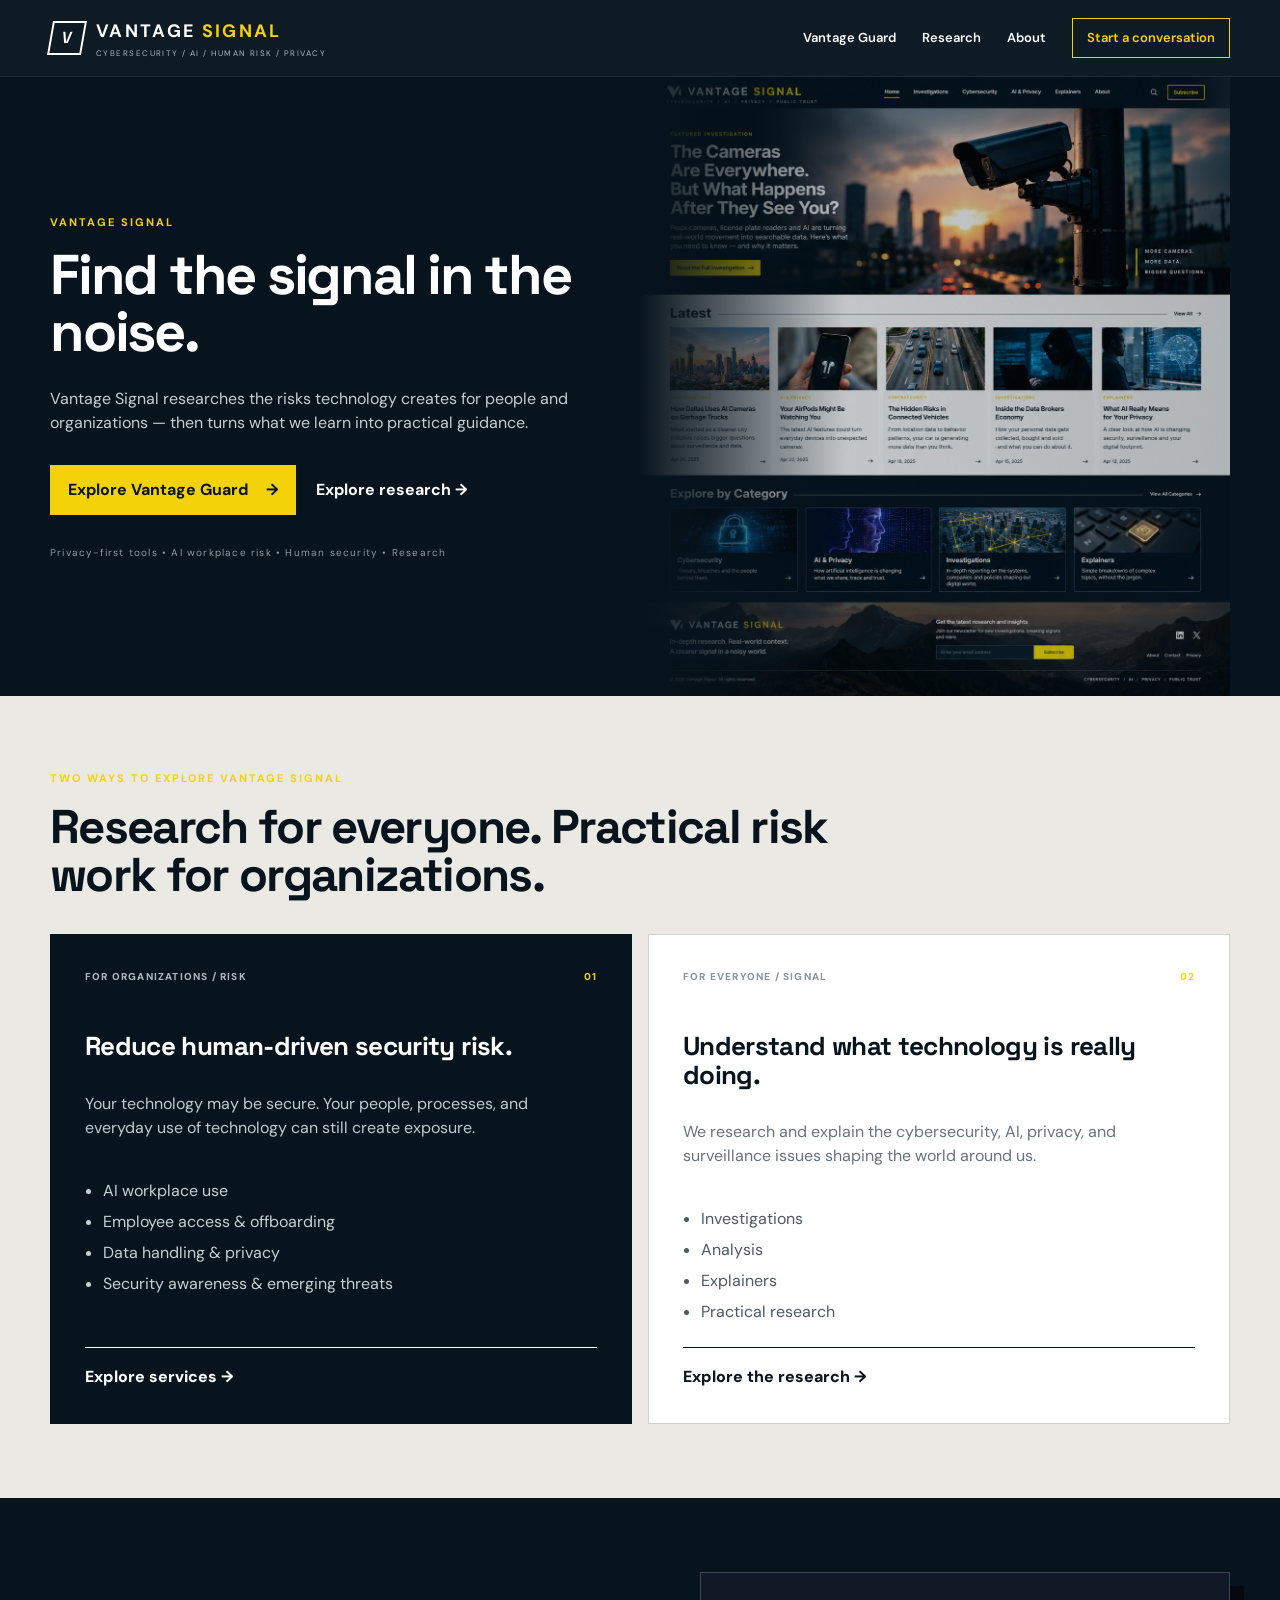
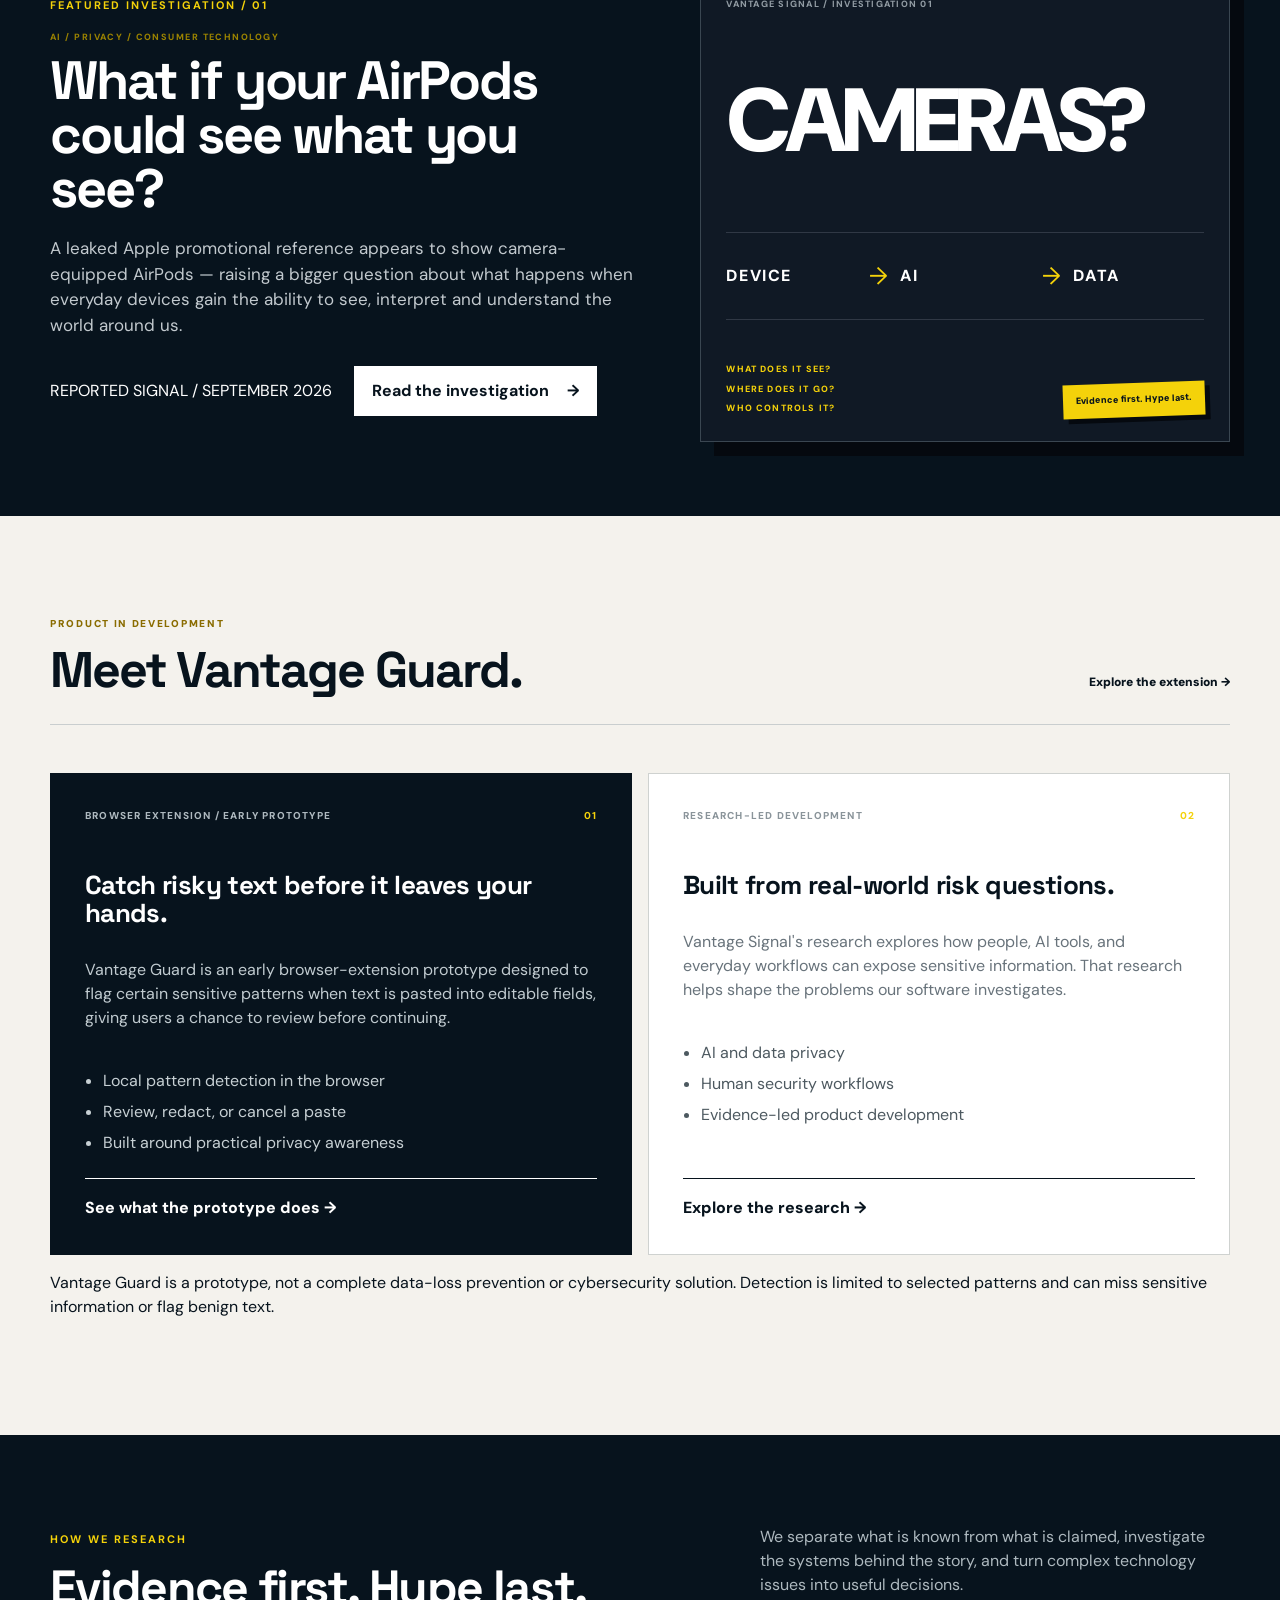
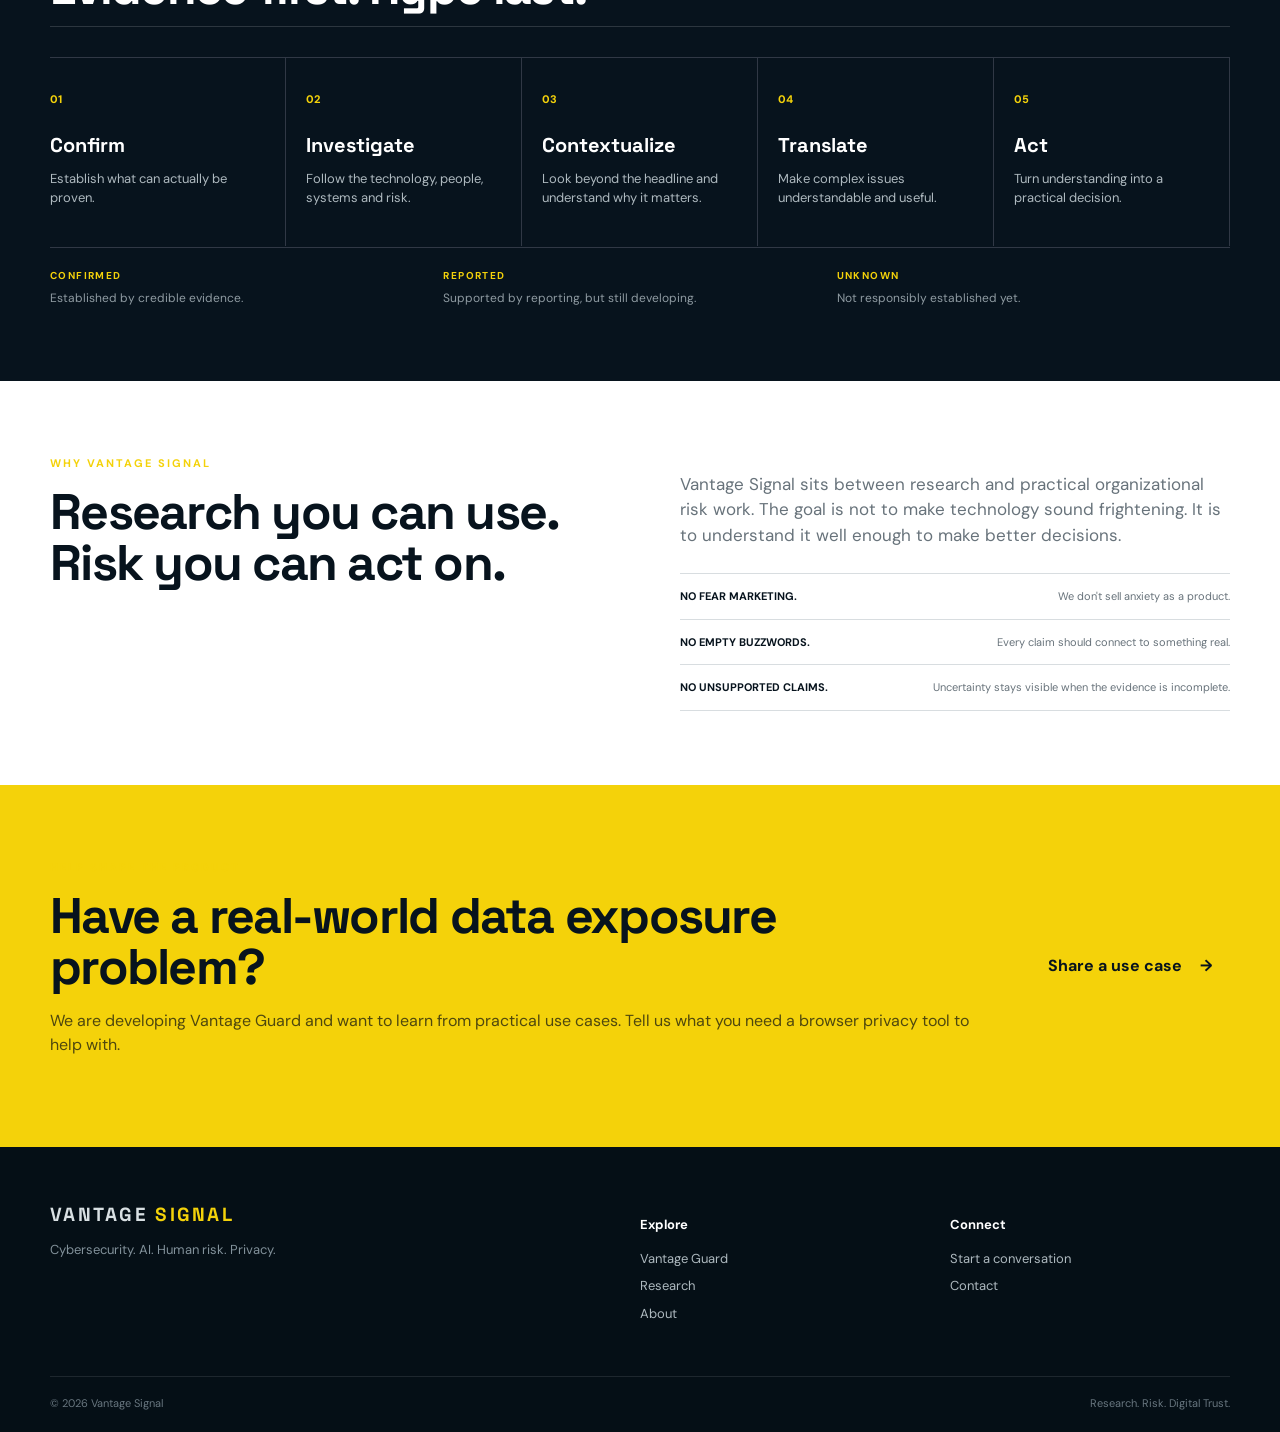
==== commit 625115fd: "Align navigation with Vantage Guard product focus" ====
--- a/index.html
+++ b/index.html
@@ -1 +1 @@
-<!DOCTYPE html><html lang="en"><head><meta charset="UTF-8"><meta name="viewport" content="width=device-width, initial-scale=1.0"><meta name="description" content="Vantage Signal researches the risks technology creates for people and organizations — cybersecurity, AI, human risk, privacy and digital trust."><title>Vantage Signal | Cybersecurity, AI, Human Risk & Privacy</title><link rel="stylesheet" href="styles.css"><link rel="stylesheet" href="v3.css"><link rel="stylesheet" href="typography-fix.css"></head><body><header class="site-header"><div class="container nav-wrap"><a class="brand" href="index.html"><span class="brand-mark">V</span><span><strong>VANTAGE <em>SIGNAL</em></strong><small>CYBERSECURITY / AI / HUMAN RISK / PRIVACY</small></span></a><nav class="nav"><a href="services.html">Services</a><a href="research.html">Research</a><a href="about.html">About</a><a class="nav-button" href="contact.html">Start a conversation</a></nav><button class="menu" aria-label="Open menu">☰</button></div></header><main><section class="hero-section section"><div class="container hero-grid"><div class="hero-copy"><p class="eyebrow">VANTAGE SIGNAL</p><h1>Find the signal in the noise.</h1><p class="lede">Vantage Signal researches the risks technology creates for people and organizations — then turns what we learn into practical guidance.</p><div class="hero-actions"><a class="primary-button" href="services.html">Explore Vantage Guard <span>→</span></a><a class="text-link" href="research.html">Explore research →</a></div><p class="hero-note">Privacy-first tools • AI workplace risk • Human security • Research</p></div><div class="hero-media"><img src="hero.png" alt="Editorial illustration of a surveillance camera overlooking a city"></div></div></section><section class="split-paths section"><div class="container"><div class="path-intro"><p class="eyebrow">TWO WAYS TO EXPLORE VANTAGE SIGNAL</p><h2>Research for everyone. Practical risk work for organizations.</h2></div><div class="path-grid"><article class="path-card path-card-dark"><div class="path-top"><span class="path-label">FOR ORGANIZATIONS / RISK</span><span class="path-code">01</span></div><h3>Reduce human-driven security risk.</h3><p>Your technology may be secure. Your people, processes, and everyday use of technology can still create exposure.</p><ul><li>AI workplace use</li><li>Employee access &amp; offboarding</li><li>Data handling &amp; privacy</li><li>Security awareness &amp; emerging threats</li></ul><a class="path-link" href="services.html">Explore services <span>→</span></a></article><article class="path-card"><div class="path-top"><span class="path-label">FOR EVERYONE / SIGNAL</span><span class="path-code">02</span></div><h3>Understand what technology is really doing.</h3><p>We research and explain the cybersecurity, AI, privacy, and surveillance issues shaping the world around us.</p><ul><li>Investigations</li><li>Analysis</li><li>Explainers</li><li>Practical research</li></ul><a class="path-link" href="research.html">Explore the research <span>→</span></a></article></div></div></section><section class="featured-investigation dark-section section"><div class="container feature-grid"><div class="feature-copy"><p class="eyebrow">FEATURED INVESTIGATION / 01</p><p class="category">AI / PRIVACY / CONSUMER TECHNOLOGY</p><h2>What if your AirPods could see what you see?</h2><p>A leaked Apple promotional reference appears to show camera-equipped AirPods — raising a bigger question about what happens when everyday devices gain the ability to see, interpret and understand the world around us.</p><div class="feature-meta"><span>REPORTED SIGNAL / SEPTEMBER 2026</span><a class="primary-button light-button" href="airpods-investigation.html">Read the investigation <span>→</span></a></div></div><div class="feature-visual"><div class="feature-label">VANTAGE SIGNAL / INVESTIGATION 01</div><div class="feature-big">CAMERAS?</div><div class="feature-flow"><span>DEVICE</span><i>→</i><span>AI</span><i>→</i><span>DATA</span></div><div class="feature-questions"><span>WHAT DOES IT SEE?</span><span>WHERE DOES IT GO?</span><span>WHO CONTROLS IT?</span></div><div class="evidence-stamp">Evidence first. Hype last.</div></div></div></section><section class="services-home section"><div class="container"><div class="section-heading"><div><p class="eyebrow">PRODUCT IN DEVELOPMENT</p><h2>Meet Vantage Guard.</h2></div><a href="services.html">Explore the extension →</a></div><div class="path-grid"><article class="path-card path-card-dark"><div class="path-top"><span class="path-label">BROWSER EXTENSION / EARLY PROTOTYPE</span><span class="path-code">01</span></div><h3>Catch risky text before it leaves your hands.</h3><p>Vantage Guard is an early browser-extension prototype designed to flag certain sensitive patterns when text is pasted into editable fields, giving users a chance to review before continuing.</p><ul><li>Local pattern detection in the browser</li><li>Review, redact, or cancel a paste</li><li>Built around practical privacy awareness</li></ul><a class="path-link" href="services.html">See what the prototype does <span>→</span></a></article><article class="path-card"><div class="path-top"><span class="path-label">RESEARCH-LED DEVELOPMENT</span><span class="path-code">02</span></div><h3>Built from real-world risk questions.</h3><p>Vantage Signal's research explores how people, AI tools, and everyday workflows can expose sensitive information. That research helps shape the problems our software investigates.</p><ul><li>AI and data privacy</li><li>Human security workflows</li><li>Evidence-led product development</li></ul><a class="path-link" href="research.html">Explore the research <span>→</span></a></article></div><p class="scope-note">Vantage Guard is a prototype, not a complete data-loss prevention or cybersecurity solution. Detection is limited to selected patterns and can miss sensitive information or flag benign text.</p></div></section><section class="methodology dark-section section"><div class="container"><div class="section-heading light"><div><p class="eyebrow">HOW WE RESEARCH</p><h2>Evidence first. Hype last.</h2></div><p class="method-intro">We separate what is known from what is claimed, investigate the systems behind the story, and turn complex technology issues into useful decisions.</p></div><div class="method-grid"><div><span>01</span><h3>Confirm</h3><p>Establish what can actually be proven.</p></div><div><span>02</span><h3>Investigate</h3><p>Follow the technology, people, systems and risk.</p></div><div><span>03</span><h3>Contextualize</h3><p>Look beyond the headline and understand why it matters.</p></div><div><span>04</span><h3>Translate</h3><p>Make complex issues understandable and useful.</p></div><div><span>05</span><h3>Act</h3><p>Turn understanding into a practical decision.</p></div></div><div class="evidence-grid"><div><strong>CONFIRMED</strong><span>Established by credible evidence.</span></div><div><strong>REPORTED</strong><span>Supported by reporting, but still developing.</span></div><div><strong>UNKNOWN</strong><span>Not responsibly established yet.</span></div></div></div></section><section class="trust section"><div class="container trust-grid"><div><p class="eyebrow">WHY VANTAGE SIGNAL</p><h2>Research you can use. Risk you can act on.</h2></div><div class="trust-copy"><p>Vantage Signal sits between research and practical organizational risk work. The goal is not to make technology sound frightening. It is to understand it well enough to make better decisions.</p><div class="trust-lines"><div><strong>NO FEAR MARKETING.</strong><span>We don't sell anxiety as a product.</span></div><div><strong>NO EMPTY BUZZWORDS.</strong><span>Every claim should connect to something real.</span></div><div><strong>NO UNSUPPORTED CLAIMS.</strong><span>Uncertainty stays visible when the evidence is incomplete.</span></div></div></div></div></section><section class="organization-cta section"><div class="container organization-cta-wrap"><div><p class="eyebrow">HELP SHAPE THE PRODUCT</p><h2>Have a real-world data exposure problem?</h2><p>We are developing Vantage Guard and want to learn from practical use cases. Tell us what you need a browser privacy tool to help with.</p></div><a class="primary-button" href="contact.html">Share a use case <span>→</span></a></div></section></main><footer class="footer"><div class="container footer-grid"><div><div class="footer-brand">VANTAGE <span>SIGNAL</span></div><p>Cybersecurity. AI. Human risk. Privacy.</p></div><div><p class="footer-label">Explore</p><a href="services.html">Services</a><a href="research.html">Research</a><a href="about.html">About</a></div><div><p class="footer-label">Connect</p><a href="contact.html">Start a conversation</a><a href="contact.html">Contact</a></div></div><div class="container footer-bottom"><span>© 2026 Vantage Signal</span><span>Research. Risk. Digital Trust.</span></div></footer><script src="script.js"></script></body></html>+<!DOCTYPE html><html lang="en"><head><meta charset="UTF-8"><meta name="viewport" content="width=device-width, initial-scale=1.0"><meta name="description" content="Vantage Signal researches the risks technology creates for people and organizations — cybersecurity, AI, human risk, privacy and digital trust."><title>Vantage Signal | Cybersecurity, AI, Human Risk & Privacy</title><link rel="stylesheet" href="styles.css"><link rel="stylesheet" href="v3.css"><link rel="stylesheet" href="typography-fix.css"></head><body><header class="site-header"><div class="container nav-wrap"><a class="brand" href="index.html"><span class="brand-mark">V</span><span><strong>VANTAGE <em>SIGNAL</em></strong><small>CYBERSECURITY / AI / HUMAN RISK / PRIVACY</small></span></a><nav class="nav"><a href="services.html">Vantage Guard</a><a href="research.html">Research</a><a href="about.html">About</a><a class="nav-button" href="contact.html">Start a conversation</a></nav><button class="menu" aria-label="Open menu">☰</button></div></header><main><section class="hero-section section"><div class="container hero-grid"><div class="hero-copy"><p class="eyebrow">VANTAGE SIGNAL</p><h1>Find the signal in the noise.</h1><p class="lede">Vantage Signal researches the risks technology creates for people and organizations — then turns what we learn into practical guidance.</p><div class="hero-actions"><a class="primary-button" href="services.html">Explore Vantage Guard <span>→</span></a><a class="text-link" href="research.html">Explore research →</a></div><p class="hero-note">Privacy-first tools • AI workplace risk • Human security • Research</p></div><div class="hero-media"><img src="hero.png" alt="Editorial illustration of a surveillance camera overlooking a city"></div></div></section><section class="split-paths section"><div class="container"><div class="path-intro"><p class="eyebrow">TWO WAYS TO EXPLORE VANTAGE SIGNAL</p><h2>Research for everyone. Practical risk work for organizations.</h2></div><div class="path-grid"><article class="path-card path-card-dark"><div class="path-top"><span class="path-label">FOR ORGANIZATIONS / RISK</span><span class="path-code">01</span></div><h3>Reduce human-driven security risk.</h3><p>Your technology may be secure. Your people, processes, and everyday use of technology can still create exposure.</p><ul><li>AI workplace use</li><li>Employee access &amp; offboarding</li><li>Data handling &amp; privacy</li><li>Security awareness &amp; emerging threats</li></ul><a class="path-link" href="services.html">Explore services <span>→</span></a></article><article class="path-card"><div class="path-top"><span class="path-label">FOR EVERYONE / SIGNAL</span><span class="path-code">02</span></div><h3>Understand what technology is really doing.</h3><p>We research and explain the cybersecurity, AI, privacy, and surveillance issues shaping the world around us.</p><ul><li>Investigations</li><li>Analysis</li><li>Explainers</li><li>Practical research</li></ul><a class="path-link" href="research.html">Explore the research <span>→</span></a></article></div></div></section><section class="featured-investigation dark-section section"><div class="container feature-grid"><div class="feature-copy"><p class="eyebrow">FEATURED INVESTIGATION / 01</p><p class="category">AI / PRIVACY / CONSUMER TECHNOLOGY</p><h2>What if your AirPods could see what you see?</h2><p>A leaked Apple promotional reference appears to show camera-equipped AirPods — raising a bigger question about what happens when everyday devices gain the ability to see, interpret and understand the world around us.</p><div class="feature-meta"><span>REPORTED SIGNAL / SEPTEMBER 2026</span><a class="primary-button light-button" href="airpods-investigation.html">Read the investigation <span>→</span></a></div></div><div class="feature-visual"><div class="feature-label">VANTAGE SIGNAL / INVESTIGATION 01</div><div class="feature-big">CAMERAS?</div><div class="feature-flow"><span>DEVICE</span><i>→</i><span>AI</span><i>→</i><span>DATA</span></div><div class="feature-questions"><span>WHAT DOES IT SEE?</span><span>WHERE DOES IT GO?</span><span>WHO CONTROLS IT?</span></div><div class="evidence-stamp">Evidence first. Hype last.</div></div></div></section><section class="services-home section"><div class="container"><div class="section-heading"><div><p class="eyebrow">PRODUCT IN DEVELOPMENT</p><h2>Meet Vantage Guard.</h2></div><a href="services.html">Explore the extension →</a></div><div class="path-grid"><article class="path-card path-card-dark"><div class="path-top"><span class="path-label">BROWSER EXTENSION / EARLY PROTOTYPE</span><span class="path-code">01</span></div><h3>Catch risky text before it leaves your hands.</h3><p>Vantage Guard is an early browser-extension prototype designed to flag certain sensitive patterns when text is pasted into editable fields, giving users a chance to review before continuing.</p><ul><li>Local pattern detection in the browser</li><li>Review, redact, or cancel a paste</li><li>Built around practical privacy awareness</li></ul><a class="path-link" href="services.html">See what the prototype does <span>→</span></a></article><article class="path-card"><div class="path-top"><span class="path-label">RESEARCH-LED DEVELOPMENT</span><span class="path-code">02</span></div><h3>Built from real-world risk questions.</h3><p>Vantage Signal's research explores how people, AI tools, and everyday workflows can expose sensitive information. That research helps shape the problems our software investigates.</p><ul><li>AI and data privacy</li><li>Human security workflows</li><li>Evidence-led product development</li></ul><a class="path-link" href="research.html">Explore the research <span>→</span></a></article></div><p class="scope-note">Vantage Guard is a prototype, not a complete data-loss prevention or cybersecurity solution. Detection is limited to selected patterns and can miss sensitive information or flag benign text.</p></div></section><section class="methodology dark-section section"><div class="container"><div class="section-heading light"><div><p class="eyebrow">HOW WE RESEARCH</p><h2>Evidence first. Hype last.</h2></div><p class="method-intro">We separate what is known from what is claimed, investigate the systems behind the story, and turn complex technology issues into useful decisions.</p></div><div class="method-grid"><div><span>01</span><h3>Confirm</h3><p>Establish what can actually be proven.</p></div><div><span>02</span><h3>Investigate</h3><p>Follow the technology, people, systems and risk.</p></div><div><span>03</span><h3>Contextualize</h3><p>Look beyond the headline and understand why it matters.</p></div><div><span>04</span><h3>Translate</h3><p>Make complex issues understandable and useful.</p></div><div><span>05</span><h3>Act</h3><p>Turn understanding into a practical decision.</p></div></div><div class="evidence-grid"><div><strong>CONFIRMED</strong><span>Established by credible evidence.</span></div><div><strong>REPORTED</strong><span>Supported by reporting, but still developing.</span></div><div><strong>UNKNOWN</strong><span>Not responsibly established yet.</span></div></div></div></section><section class="trust section"><div class="container trust-grid"><div><p class="eyebrow">WHY VANTAGE SIGNAL</p><h2>Research you can use. Risk you can act on.</h2></div><div class="trust-copy"><p>Vantage Signal sits between research and practical organizational risk work. The goal is not to make technology sound frightening. It is to understand it well enough to make better decisions.</p><div class="trust-lines"><div><strong>NO FEAR MARKETING.</strong><span>We don't sell anxiety as a product.</span></div><div><strong>NO EMPTY BUZZWORDS.</strong><span>Every claim should connect to something real.</span></div><div><strong>NO UNSUPPORTED CLAIMS.</strong><span>Uncertainty stays visible when the evidence is incomplete.</span></div></div></div></div></section><section class="organization-cta section"><div class="container organization-cta-wrap"><div><p class="eyebrow">HELP SHAPE THE PRODUCT</p><h2>Have a real-world data exposure problem?</h2><p>We are developing Vantage Guard and want to learn from practical use cases. Tell us what you need a browser privacy tool to help with.</p></div><a class="primary-button" href="contact.html">Share a use case <span>→</span></a></div></section></main><footer class="footer"><div class="container footer-grid"><div><div class="footer-brand">VANTAGE <span>SIGNAL</span></div><p>Cybersecurity. AI. Human risk. Privacy.</p></div><div><p class="footer-label">Explore</p><a href="services.html">Vantage Guard</a><a href="research.html">Research</a><a href="about.html">About</a></div><div><p class="footer-label">Connect</p><a href="contact.html">Start a conversation</a><a href="contact.html">Contact</a></div></div><div class="container footer-bottom"><span>© 2026 Vantage Signal</span><span>Research. Risk. Digital Trust.</span></div></footer><script src="script.js"></script></body></html>
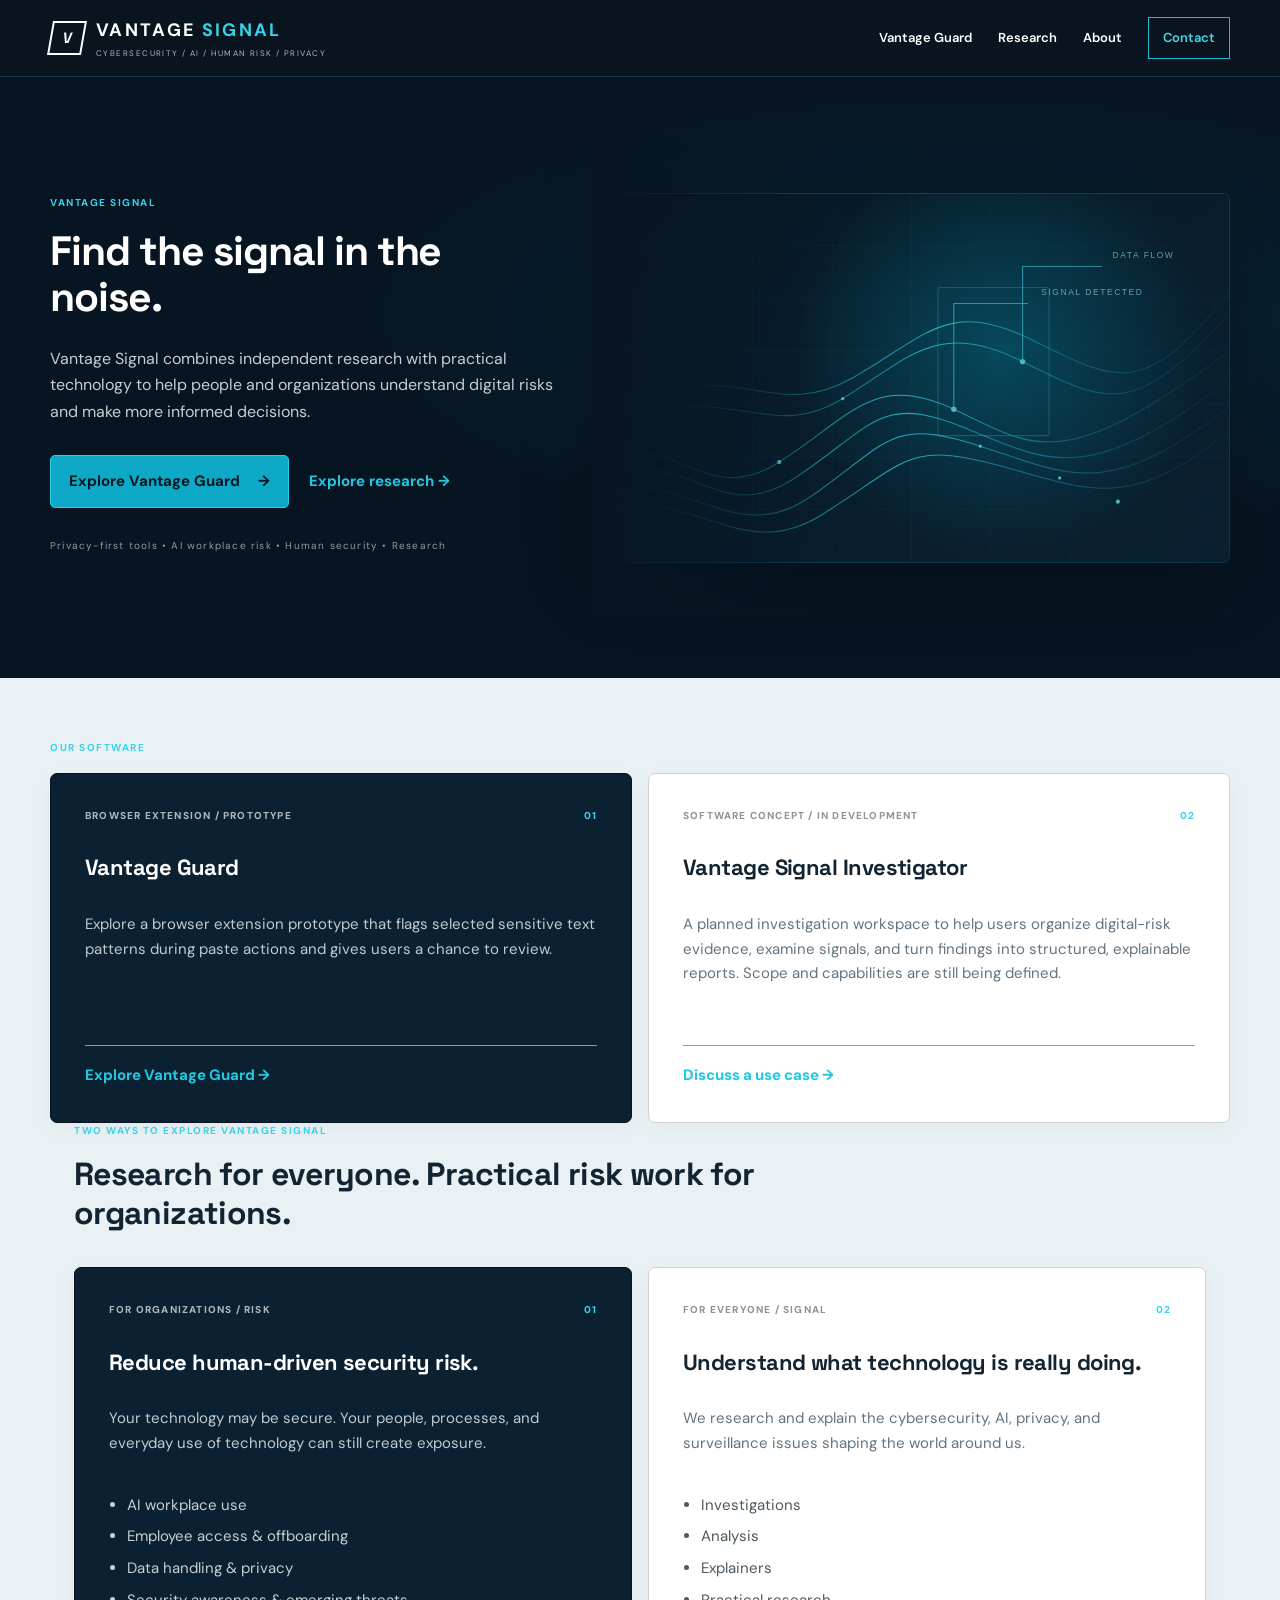
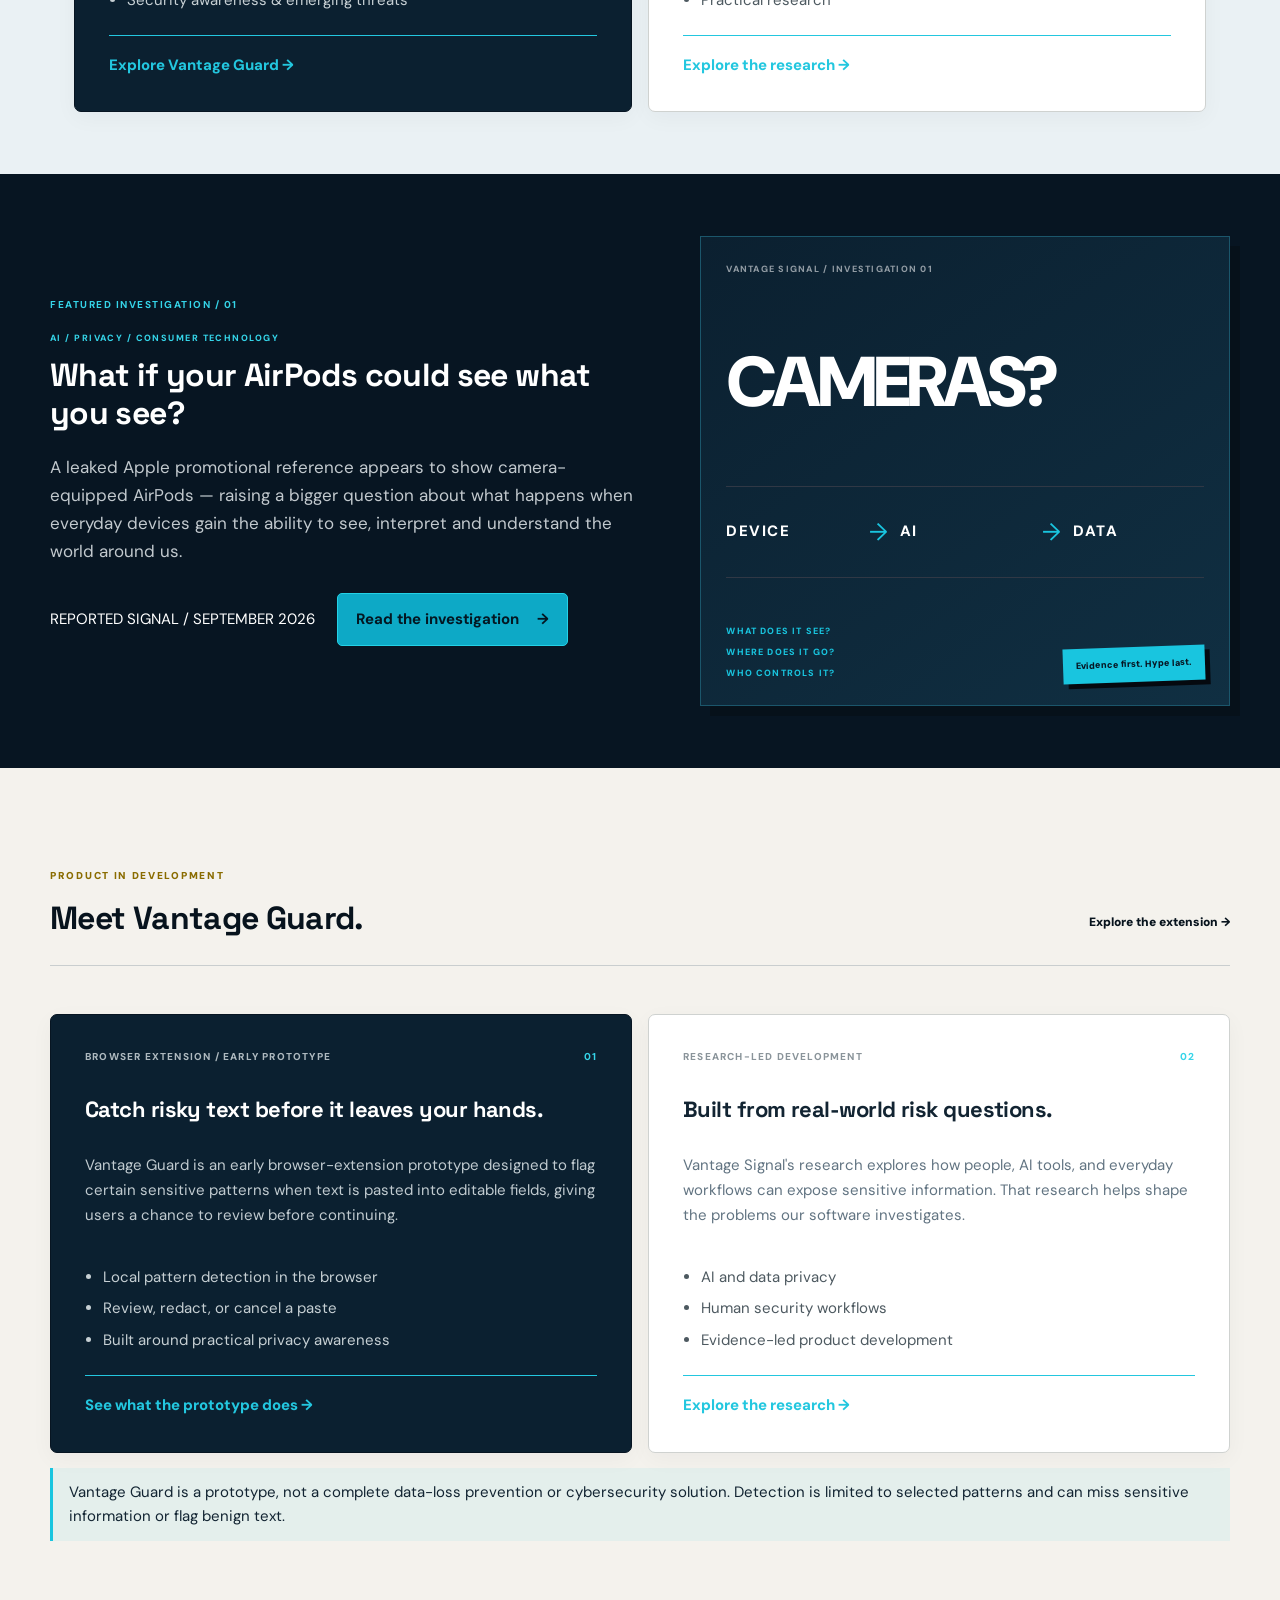
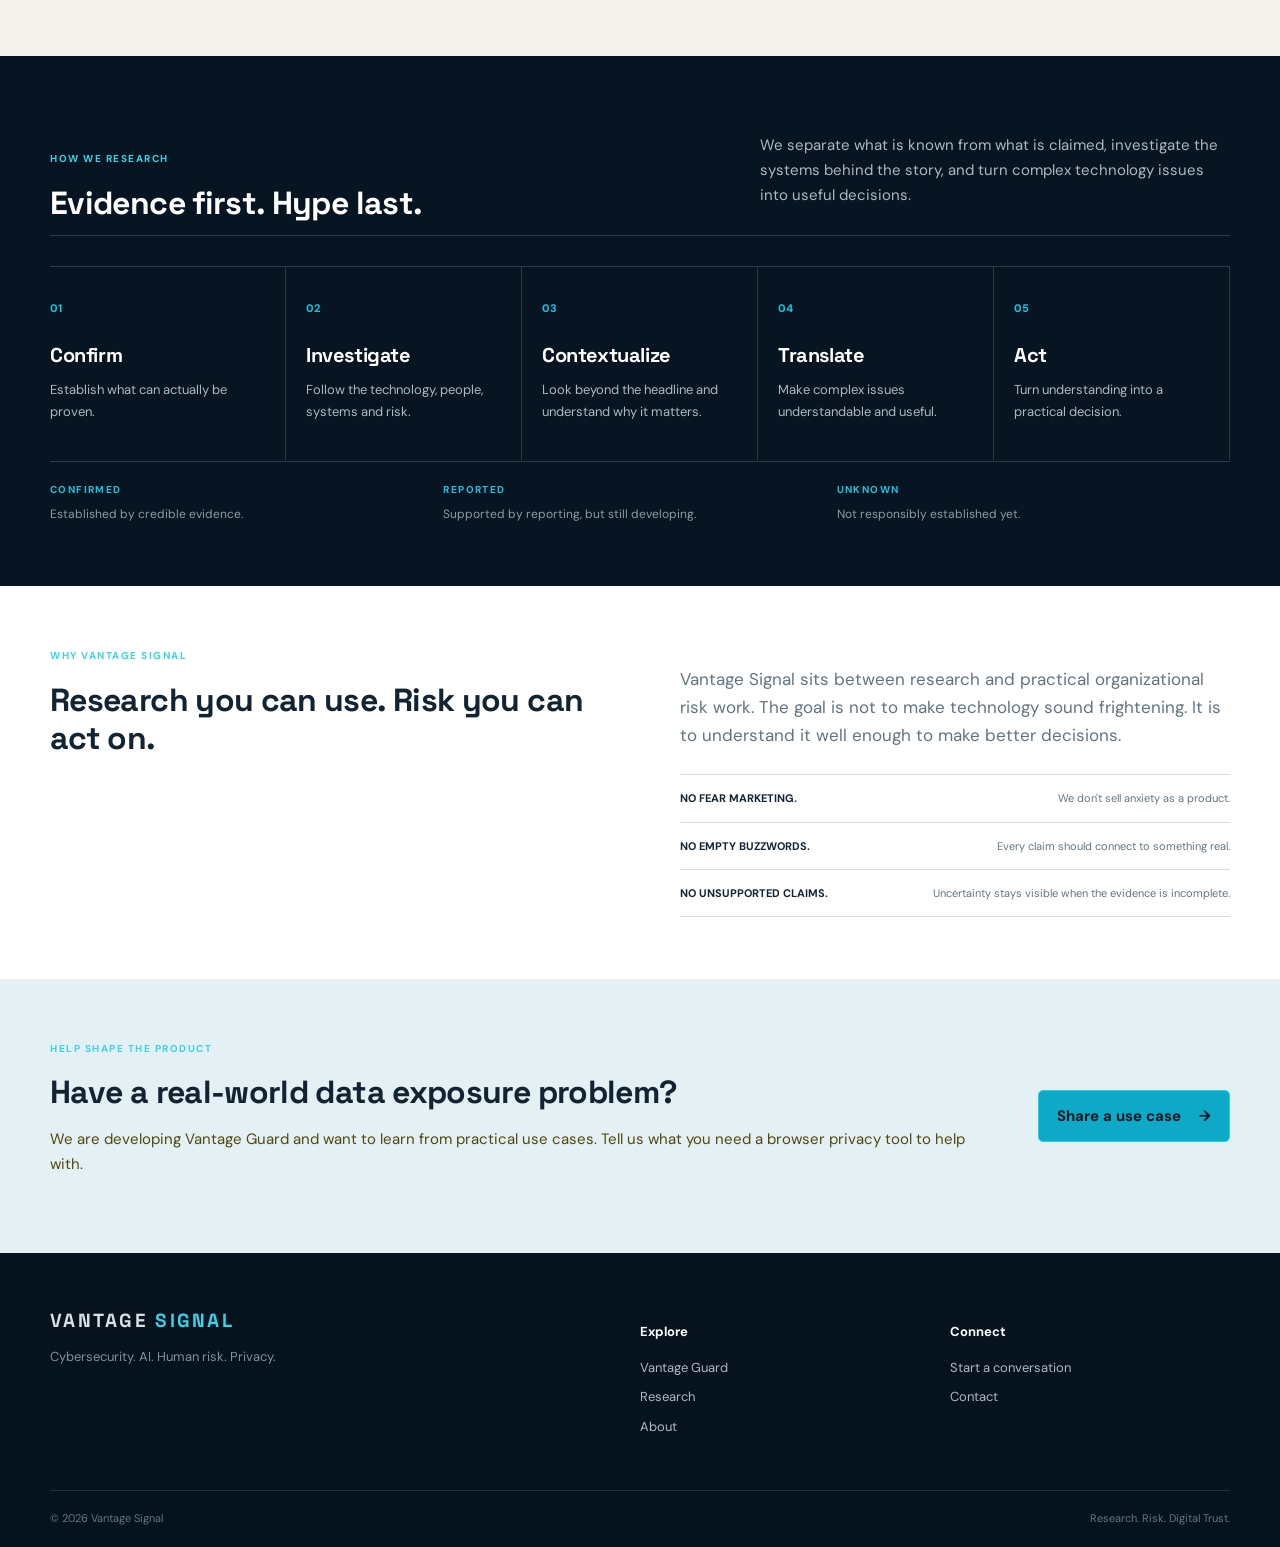
==== commit edc9d92f: "Apply visual refresh and add Investigator software concept" ====
--- a/index.html
+++ b/index.html
@@ -1 +1 @@
-<!DOCTYPE html><html lang="en"><head><meta charset="UTF-8"><meta name="viewport" content="width=device-width, initial-scale=1.0"><meta name="description" content="Vantage Signal researches the risks technology creates for people and organizations — cybersecurity, AI, human risk, privacy and digital trust."><title>Vantage Signal | Cybersecurity, AI, Human Risk & Privacy</title><link rel="stylesheet" href="styles.css"><link rel="stylesheet" href="v3.css"><link rel="stylesheet" href="typography-fix.css"></head><body><header class="site-header"><div class="container nav-wrap"><a class="brand" href="index.html"><span class="brand-mark">V</span><span><strong>VANTAGE <em>SIGNAL</em></strong><small>CYBERSECURITY / AI / HUMAN RISK / PRIVACY</small></span></a><nav class="nav"><a href="services.html">Vantage Guard</a><a href="research.html">Research</a><a href="about.html">About</a><a class="nav-button" href="contact.html">Start a conversation</a></nav><button class="menu" aria-label="Open menu">☰</button></div></header><main><section class="hero-section section"><div class="container hero-grid"><div class="hero-copy"><p class="eyebrow">VANTAGE SIGNAL</p><h1>Find the signal in the noise.</h1><p class="lede">Vantage Signal researches the risks technology creates for people and organizations — then turns what we learn into practical guidance.</p><div class="hero-actions"><a class="primary-button" href="services.html">Explore Vantage Guard <span>→</span></a><a class="text-link" href="research.html">Explore research →</a></div><p class="hero-note">Privacy-first tools • AI workplace risk • Human security • Research</p></div><div class="hero-media"><img src="hero.png" alt="Editorial illustration of a surveillance camera overlooking a city"></div></div></section><section class="split-paths section"><div class="container"><div class="path-intro"><p class="eyebrow">TWO WAYS TO EXPLORE VANTAGE SIGNAL</p><h2>Research for everyone. Practical risk work for organizations.</h2></div><div class="path-grid"><article class="path-card path-card-dark"><div class="path-top"><span class="path-label">FOR ORGANIZATIONS / RISK</span><span class="path-code">01</span></div><h3>Reduce human-driven security risk.</h3><p>Your technology may be secure. Your people, processes, and everyday use of technology can still create exposure.</p><ul><li>AI workplace use</li><li>Employee access &amp; offboarding</li><li>Data handling &amp; privacy</li><li>Security awareness &amp; emerging threats</li></ul><a class="path-link" href="services.html">Explore services <span>→</span></a></article><article class="path-card"><div class="path-top"><span class="path-label">FOR EVERYONE / SIGNAL</span><span class="path-code">02</span></div><h3>Understand what technology is really doing.</h3><p>We research and explain the cybersecurity, AI, privacy, and surveillance issues shaping the world around us.</p><ul><li>Investigations</li><li>Analysis</li><li>Explainers</li><li>Practical research</li></ul><a class="path-link" href="research.html">Explore the research <span>→</span></a></article></div></div></section><section class="featured-investigation dark-section section"><div class="container feature-grid"><div class="feature-copy"><p class="eyebrow">FEATURED INVESTIGATION / 01</p><p class="category">AI / PRIVACY / CONSUMER TECHNOLOGY</p><h2>What if your AirPods could see what you see?</h2><p>A leaked Apple promotional reference appears to show camera-equipped AirPods — raising a bigger question about what happens when everyday devices gain the ability to see, interpret and understand the world around us.</p><div class="feature-meta"><span>REPORTED SIGNAL / SEPTEMBER 2026</span><a class="primary-button light-button" href="airpods-investigation.html">Read the investigation <span>→</span></a></div></div><div class="feature-visual"><div class="feature-label">VANTAGE SIGNAL / INVESTIGATION 01</div><div class="feature-big">CAMERAS?</div><div class="feature-flow"><span>DEVICE</span><i>→</i><span>AI</span><i>→</i><span>DATA</span></div><div class="feature-questions"><span>WHAT DOES IT SEE?</span><span>WHERE DOES IT GO?</span><span>WHO CONTROLS IT?</span></div><div class="evidence-stamp">Evidence first. Hype last.</div></div></div></section><section class="services-home section"><div class="container"><div class="section-heading"><div><p class="eyebrow">PRODUCT IN DEVELOPMENT</p><h2>Meet Vantage Guard.</h2></div><a href="services.html">Explore the extension →</a></div><div class="path-grid"><article class="path-card path-card-dark"><div class="path-top"><span class="path-label">BROWSER EXTENSION / EARLY PROTOTYPE</span><span class="path-code">01</span></div><h3>Catch risky text before it leaves your hands.</h3><p>Vantage Guard is an early browser-extension prototype designed to flag certain sensitive patterns when text is pasted into editable fields, giving users a chance to review before continuing.</p><ul><li>Local pattern detection in the browser</li><li>Review, redact, or cancel a paste</li><li>Built around practical privacy awareness</li></ul><a class="path-link" href="services.html">See what the prototype does <span>→</span></a></article><article class="path-card"><div class="path-top"><span class="path-label">RESEARCH-LED DEVELOPMENT</span><span class="path-code">02</span></div><h3>Built from real-world risk questions.</h3><p>Vantage Signal's research explores how people, AI tools, and everyday workflows can expose sensitive information. That research helps shape the problems our software investigates.</p><ul><li>AI and data privacy</li><li>Human security workflows</li><li>Evidence-led product development</li></ul><a class="path-link" href="research.html">Explore the research <span>→</span></a></article></div><p class="scope-note">Vantage Guard is a prototype, not a complete data-loss prevention or cybersecurity solution. Detection is limited to selected patterns and can miss sensitive information or flag benign text.</p></div></section><section class="methodology dark-section section"><div class="container"><div class="section-heading light"><div><p class="eyebrow">HOW WE RESEARCH</p><h2>Evidence first. Hype last.</h2></div><p class="method-intro">We separate what is known from what is claimed, investigate the systems behind the story, and turn complex technology issues into useful decisions.</p></div><div class="method-grid"><div><span>01</span><h3>Confirm</h3><p>Establish what can actually be proven.</p></div><div><span>02</span><h3>Investigate</h3><p>Follow the technology, people, systems and risk.</p></div><div><span>03</span><h3>Contextualize</h3><p>Look beyond the headline and understand why it matters.</p></div><div><span>04</span><h3>Translate</h3><p>Make complex issues understandable and useful.</p></div><div><span>05</span><h3>Act</h3><p>Turn understanding into a practical decision.</p></div></div><div class="evidence-grid"><div><strong>CONFIRMED</strong><span>Established by credible evidence.</span></div><div><strong>REPORTED</strong><span>Supported by reporting, but still developing.</span></div><div><strong>UNKNOWN</strong><span>Not responsibly established yet.</span></div></div></div></section><section class="trust section"><div class="container trust-grid"><div><p class="eyebrow">WHY VANTAGE SIGNAL</p><h2>Research you can use. Risk you can act on.</h2></div><div class="trust-copy"><p>Vantage Signal sits between research and practical organizational risk work. The goal is not to make technology sound frightening. It is to understand it well enough to make better decisions.</p><div class="trust-lines"><div><strong>NO FEAR MARKETING.</strong><span>We don't sell anxiety as a product.</span></div><div><strong>NO EMPTY BUZZWORDS.</strong><span>Every claim should connect to something real.</span></div><div><strong>NO UNSUPPORTED CLAIMS.</strong><span>Uncertainty stays visible when the evidence is incomplete.</span></div></div></div></div></section><section class="organization-cta section"><div class="container organization-cta-wrap"><div><p class="eyebrow">HELP SHAPE THE PRODUCT</p><h2>Have a real-world data exposure problem?</h2><p>We are developing Vantage Guard and want to learn from practical use cases. Tell us what you need a browser privacy tool to help with.</p></div><a class="primary-button" href="contact.html">Share a use case <span>→</span></a></div></section></main><footer class="footer"><div class="container footer-grid"><div><div class="footer-brand">VANTAGE <span>SIGNAL</span></div><p>Cybersecurity. AI. Human risk. Privacy.</p></div><div><p class="footer-label">Explore</p><a href="services.html">Vantage Guard</a><a href="research.html">Research</a><a href="about.html">About</a></div><div><p class="footer-label">Connect</p><a href="contact.html">Start a conversation</a><a href="contact.html">Contact</a></div></div><div class="container footer-bottom"><span>© 2026 Vantage Signal</span><span>Research. Risk. Digital Trust.</span></div></footer><script src="script.js"></script></body></html>+<!DOCTYPE html><html lang="en"><head><meta charset="UTF-8"><meta name="viewport" content="width=device-width, initial-scale=1.0"><meta name="description" content="Vantage Signal researches the risks technology creates for people and organizations — cybersecurity, AI, human risk, privacy and digital trust."><title>Vantage Signal | Cybersecurity, AI, Human Risk & Privacy</title><link rel="stylesheet" href="styles.css"><link rel="stylesheet" href="v3.css"><link rel="stylesheet" href="typography-fix.css"><link rel="stylesheet" href="brand-refresh.css"></head><body><header class="site-header"><div class="container nav-wrap"><a class="brand" href="index.html"><span class="brand-mark">V</span><span><strong>VANTAGE <em>SIGNAL</em></strong><small>CYBERSECURITY / AI / HUMAN RISK / PRIVACY</small></span></a><nav class="nav"><a href="services.html">Vantage Guard</a><a href="research.html">Research</a><a href="about.html">About</a><a class="nav-button" href="contact.html">Contact</a></nav><button class="menu" aria-label="Open menu">☰</button></div></header><main><section class="hero-section section"><div class="container hero-grid"><div class="hero-copy"><p class="eyebrow">VANTAGE SIGNAL</p><h1>Find the signal in the noise.</h1><p class="lede">Vantage Signal combines independent research with practical technology to help people and organizations understand digital risks and make more informed decisions.</p><div class="hero-actions"><a class="primary-button" href="services.html">Explore Vantage Guard <span>→</span></a><a class="text-link" href="research.html">Explore research →</a></div><p class="hero-note">Privacy-first tools • AI workplace risk • Human security • Research</p></div><div class="hero-media"><img src="hero-data-wave.svg" alt="Abstract cyan data waves and connected signals against a dark navy field"></div></div></section><section class="split-paths section"><div class="container"><p class="eyebrow">OUR SOFTWARE</p><div class="path-grid product-grid"><article class="path-card path-card-dark"><div class="path-top"><span class="path-label">BROWSER EXTENSION / PROTOTYPE</span><span class="path-code">01</span></div><h3>Vantage Guard</h3><p>Explore a browser extension prototype that flags selected sensitive text patterns during paste actions and gives users a chance to review.</p><a class="path-link" href="services.html">Explore Vantage Guard →</a></article><article class="path-card"><div class="path-top"><span class="path-label">SOFTWARE CONCEPT / IN DEVELOPMENT</span><span class="path-code">02</span></div><h3>Vantage Signal Investigator</h3><p>A planned investigation workspace to help users organize digital-risk evidence, examine signals, and turn findings into structured, explainable reports. Scope and capabilities are still being defined.</p><a class="path-link" href="contact.html">Discuss a use case →</a></article></div></div><div class="container"><div class="container"><div class="path-intro"><p class="eyebrow">TWO WAYS TO EXPLORE VANTAGE SIGNAL</p><h2>Research for everyone. Practical risk work for organizations.</h2></div><div class="path-grid"><article class="path-card path-card-dark"><div class="path-top"><span class="path-label">FOR ORGANIZATIONS / RISK</span><span class="path-code">01</span></div><h3>Reduce human-driven security risk.</h3><p>Your technology may be secure. Your people, processes, and everyday use of technology can still create exposure.</p><ul><li>AI workplace use</li><li>Employee access &amp; offboarding</li><li>Data handling &amp; privacy</li><li>Security awareness &amp; emerging threats</li></ul><a class="path-link" href="services.html">Explore Vantage Guard <span>→</span></a></article><article class="path-card"><div class="path-top"><span class="path-label">FOR EVERYONE / SIGNAL</span><span class="path-code">02</span></div><h3>Understand what technology is really doing.</h3><p>We research and explain the cybersecurity, AI, privacy, and surveillance issues shaping the world around us.</p><ul><li>Investigations</li><li>Analysis</li><li>Explainers</li><li>Practical research</li></ul><a class="path-link" href="research.html">Explore the research <span>→</span></a></article></div></div></section><section class="featured-investigation dark-section section"><div class="container feature-grid"><div class="feature-copy"><p class="eyebrow">FEATURED INVESTIGATION / 01</p><p class="category">AI / PRIVACY / CONSUMER TECHNOLOGY</p><h2>What if your AirPods could see what you see?</h2><p>A leaked Apple promotional reference appears to show camera-equipped AirPods — raising a bigger question about what happens when everyday devices gain the ability to see, interpret and understand the world around us.</p><div class="feature-meta"><span>REPORTED SIGNAL / SEPTEMBER 2026</span><a class="primary-button light-button" href="airpods-investigation.html">Read the investigation <span>→</span></a></div></div><div class="feature-visual"><div class="feature-label">VANTAGE SIGNAL / INVESTIGATION 01</div><div class="feature-big">CAMERAS?</div><div class="feature-flow"><span>DEVICE</span><i>→</i><span>AI</span><i>→</i><span>DATA</span></div><div class="feature-questions"><span>WHAT DOES IT SEE?</span><span>WHERE DOES IT GO?</span><span>WHO CONTROLS IT?</span></div><div class="evidence-stamp">Evidence first. Hype last.</div></div></div></section><section class="services-home section"><div class="container"><div class="section-heading"><div><p class="eyebrow">PRODUCT IN DEVELOPMENT</p><h2>Meet Vantage Guard.</h2></div><a href="services.html">Explore the extension →</a></div><div class="path-grid"><article class="path-card path-card-dark"><div class="path-top"><span class="path-label">BROWSER EXTENSION / EARLY PROTOTYPE</span><span class="path-code">01</span></div><h3>Catch risky text before it leaves your hands.</h3><p>Vantage Guard is an early browser-extension prototype designed to flag certain sensitive patterns when text is pasted into editable fields, giving users a chance to review before continuing.</p><ul><li>Local pattern detection in the browser</li><li>Review, redact, or cancel a paste</li><li>Built around practical privacy awareness</li></ul><a class="path-link" href="services.html">See what the prototype does <span>→</span></a></article><article class="path-card"><div class="path-top"><span class="path-label">RESEARCH-LED DEVELOPMENT</span><span class="path-code">02</span></div><h3>Built from real-world risk questions.</h3><p>Vantage Signal's research explores how people, AI tools, and everyday workflows can expose sensitive information. That research helps shape the problems our software investigates.</p><ul><li>AI and data privacy</li><li>Human security workflows</li><li>Evidence-led product development</li></ul><a class="path-link" href="research.html">Explore the research <span>→</span></a></article></div><p class="scope-note">Vantage Guard is a prototype, not a complete data-loss prevention or cybersecurity solution. Detection is limited to selected patterns and can miss sensitive information or flag benign text.</p></div></section><section class="methodology dark-section section"><div class="container"><div class="section-heading light"><div><p class="eyebrow">HOW WE RESEARCH</p><h2>Evidence first. Hype last.</h2></div><p class="method-intro">We separate what is known from what is claimed, investigate the systems behind the story, and turn complex technology issues into useful decisions.</p></div><div class="method-grid"><div><span>01</span><h3>Confirm</h3><p>Establish what can actually be proven.</p></div><div><span>02</span><h3>Investigate</h3><p>Follow the technology, people, systems and risk.</p></div><div><span>03</span><h3>Contextualize</h3><p>Look beyond the headline and understand why it matters.</p></div><div><span>04</span><h3>Translate</h3><p>Make complex issues understandable and useful.</p></div><div><span>05</span><h3>Act</h3><p>Turn understanding into a practical decision.</p></div></div><div class="evidence-grid"><div><strong>CONFIRMED</strong><span>Established by credible evidence.</span></div><div><strong>REPORTED</strong><span>Supported by reporting, but still developing.</span></div><div><strong>UNKNOWN</strong><span>Not responsibly established yet.</span></div></div></div></section><section class="trust section"><div class="container trust-grid"><div><p class="eyebrow">WHY VANTAGE SIGNAL</p><h2>Research you can use. Risk you can act on.</h2></div><div class="trust-copy"><p>Vantage Signal sits between research and practical organizational risk work. The goal is not to make technology sound frightening. It is to understand it well enough to make better decisions.</p><div class="trust-lines"><div><strong>NO FEAR MARKETING.</strong><span>We don't sell anxiety as a product.</span></div><div><strong>NO EMPTY BUZZWORDS.</strong><span>Every claim should connect to something real.</span></div><div><strong>NO UNSUPPORTED CLAIMS.</strong><span>Uncertainty stays visible when the evidence is incomplete.</span></div></div></div></div></section><section class="organization-cta section"><div class="container organization-cta-wrap"><div><p class="eyebrow">HELP SHAPE THE PRODUCT</p><h2>Have a real-world data exposure problem?</h2><p>We are developing Vantage Guard and want to learn from practical use cases. Tell us what you need a browser privacy tool to help with.</p></div><a class="primary-button" href="contact.html">Share a use case <span>→</span></a></div></section></main><footer class="footer"><div class="container footer-grid"><div><div class="footer-brand">VANTAGE <span>SIGNAL</span></div><p>Cybersecurity. AI. Human risk. Privacy.</p></div><div><p class="footer-label">Explore</p><a href="services.html">Vantage Guard</a><a href="research.html">Research</a><a href="about.html">About</a></div><div><p class="footer-label">Connect</p><a href="contact.html">Start a conversation</a><a href="contact.html">Contact</a></div></div><div class="container footer-bottom"><span>© 2026 Vantage Signal</span><span>Research. Risk. Digital Trust.</span></div></footer><script src="script.js"></script></body></html>
--- a/brand-refresh.css
+++ b/brand-refresh.css
@@ -0,0 +1,36 @@
+/* Vantage Signal visual refresh: deep navy, cyan, slate; no yellow accents. */
+:root{--ink:#071522;--ink-2:#0b2030;--paper:#f2f6f8;--white:#fff;--muted:#627482;--line:#d4e0e6;--yellow:#19c5df;--yellow-soft:#d9f7fb;--accent:#19c5df;--accent-soft:#d9f7fb}
+body{background:var(--paper);color:#122432;font-size:15px;line-height:1.65}
+.site-header{background:rgba(5,16,27,.98);border-bottom-color:rgba(69,202,226,.18)}
+.brand em,.nav a:hover,.eyebrow,.category,.path-code,.method-step>span,.footer-brand span{color:#35d5e9!important}
+.nav-button{border-color:#1bbbd5!important;color:#4ad8e9!important}
+.primary-button{background:#0da9c6!important;border:1px solid #24d1e6!important;color:#041722!important;border-radius:5px!important}
+.primary-button:hover{background:#4dd9e9!important}
+.text-link,.path-link{color:#23c7df}
+.hero-section{background:radial-gradient(ellipse at 75% 40%,rgba(0,145,190,.15),transparent 44%),#071522}
+.hero-grid{min-height:460px!important;grid-template-columns:.92fr 1.08fr!important;align-items:stretch}
+.hero-section .hero-copy{padding:56px 35px 52px 0!important}
+.hero-section .hero-copy h1{font-size:clamp(34px,3.2vw,44px)!important;line-height:1.13!important;letter-spacing:-.025em!important;max-width:520px!important}
+.hero-section .lede{font-size:16px!important;max-width:520px}
+.hero-media{display:flex;align-items:center;justify-content:center;min-height:360px;padding:30px 0}
+.hero-media img{width:100%;height:370px;object-fit:cover;border:1px solid rgba(48,207,231,.25);border-radius:7px;box-shadow:0 20px 70px rgba(0,0,0,.25)}
+.eyebrow{font-size:10px!important;letter-spacing:.15em}
+.lede{font-size:16px!important;line-height:1.65!important}
+h1,h2,h3{line-height:1.18!important;letter-spacing:-.02em!important}
+.library-hero h1,.hero h1{font-size:clamp(34px,3.2vw,44px)!important;line-height:1.12!important}
+.path-intro h2,.feature-copy h2,.services-home .section-heading h2,.methodology .section-heading h2,.trust-grid h2,.organization-cta h2,.method-head h2{font-size:clamp(26px,2.5vw,34px)!important;line-height:1.2!important;letter-spacing:-.02em!important}
+.path-card h3,.service-card h3{font-size:22px!important;line-height:1.25!important;margin-top:30px!important}
+.feature-big{font-size:clamp(48px,5.5vw,76px)!important}
+.split-paths{background:#eaf1f4!important}
+.path-card{border-radius:7px!important;min-height:350px!important;box-shadow:0 6px 22px rgba(10,37,54,.04)}
+.path-card-dark{background:#0b2030!important}
+.dark-section,.featured-investigation{background:#071522!important}
+.feature-visual{background:linear-gradient(145deg,#0b2030,#102f42)!important;border-color:#1b566b!important;box-shadow:10px 10px 0 #06111a!important}
+.method-step,.library-card,.contact-card,.service-card{border-radius:7px!important}
+.organization-cta,.library-cta{background:#e5f0f4!important}
+.scope-note{border-left:3px solid #19c5df!important;background:rgba(25,197,223,.07)!important;padding:12px 16px!important}
+.footer{background:#06121e!important}
+.footer-bottom{border-top-color:rgba(80,192,213,.2)!important}
+section.section{padding-top:62px;padding-bottom:62px}
+@media(max-width:900px){.hero-grid{grid-template-columns:1fr!important}.hero-section .hero-copy{padding:50px 0 20px!important}.hero-media{min-height:250px;padding:10px 0 35px}.hero-media img{height:280px}.path-intro h2,.feature-copy h2,.services-home .section-heading h2,.methodology .section-heading h2,.trust-grid h2,.organization-cta h2,.method-head h2{font-size:30px!important}}
+@media(max-width:600px){body{font-size:14px}.hero-section .hero-copy h1{font-size:34px!important}.library-hero h1{font-size:32px!important}.path-card h3{font-size:21px!important}.hero-media img{height:230px}.path-grid{grid-template-columns:1fr}.container{width:min(100% - 32px,1180px)}}
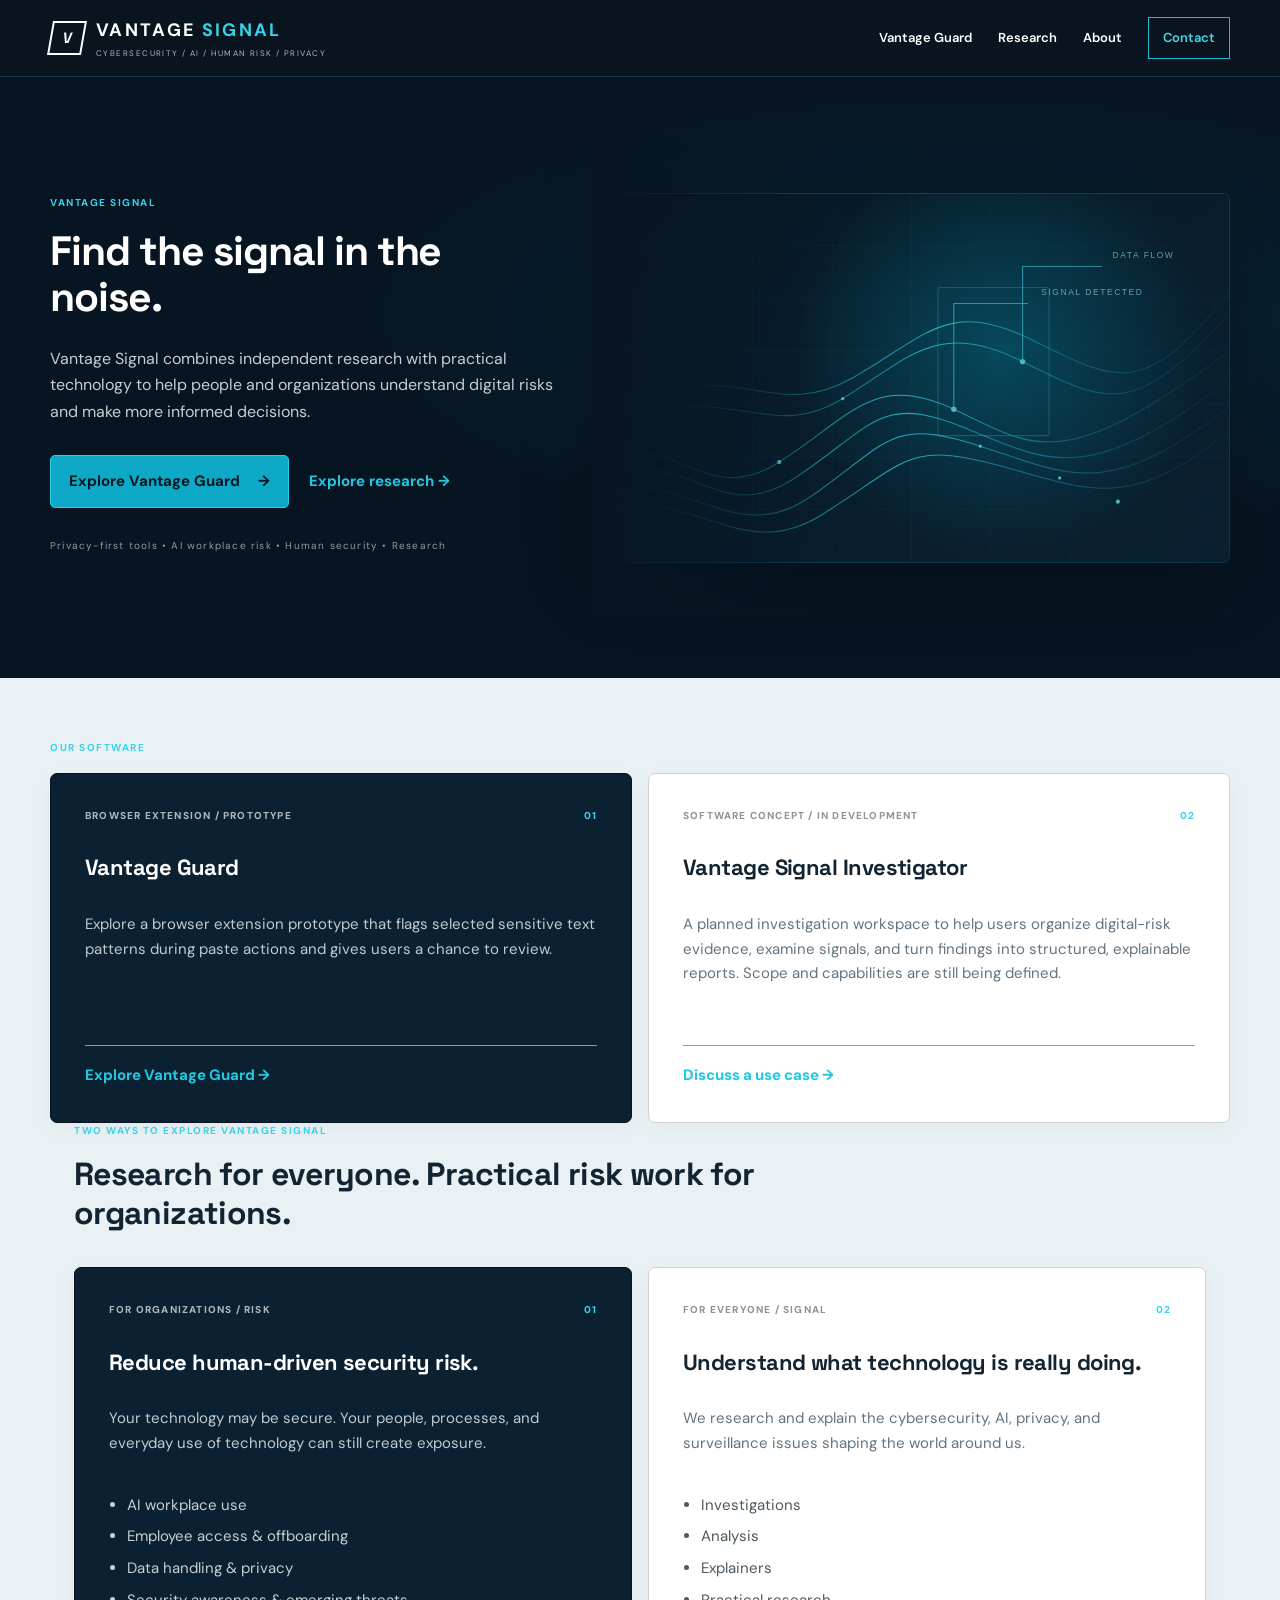
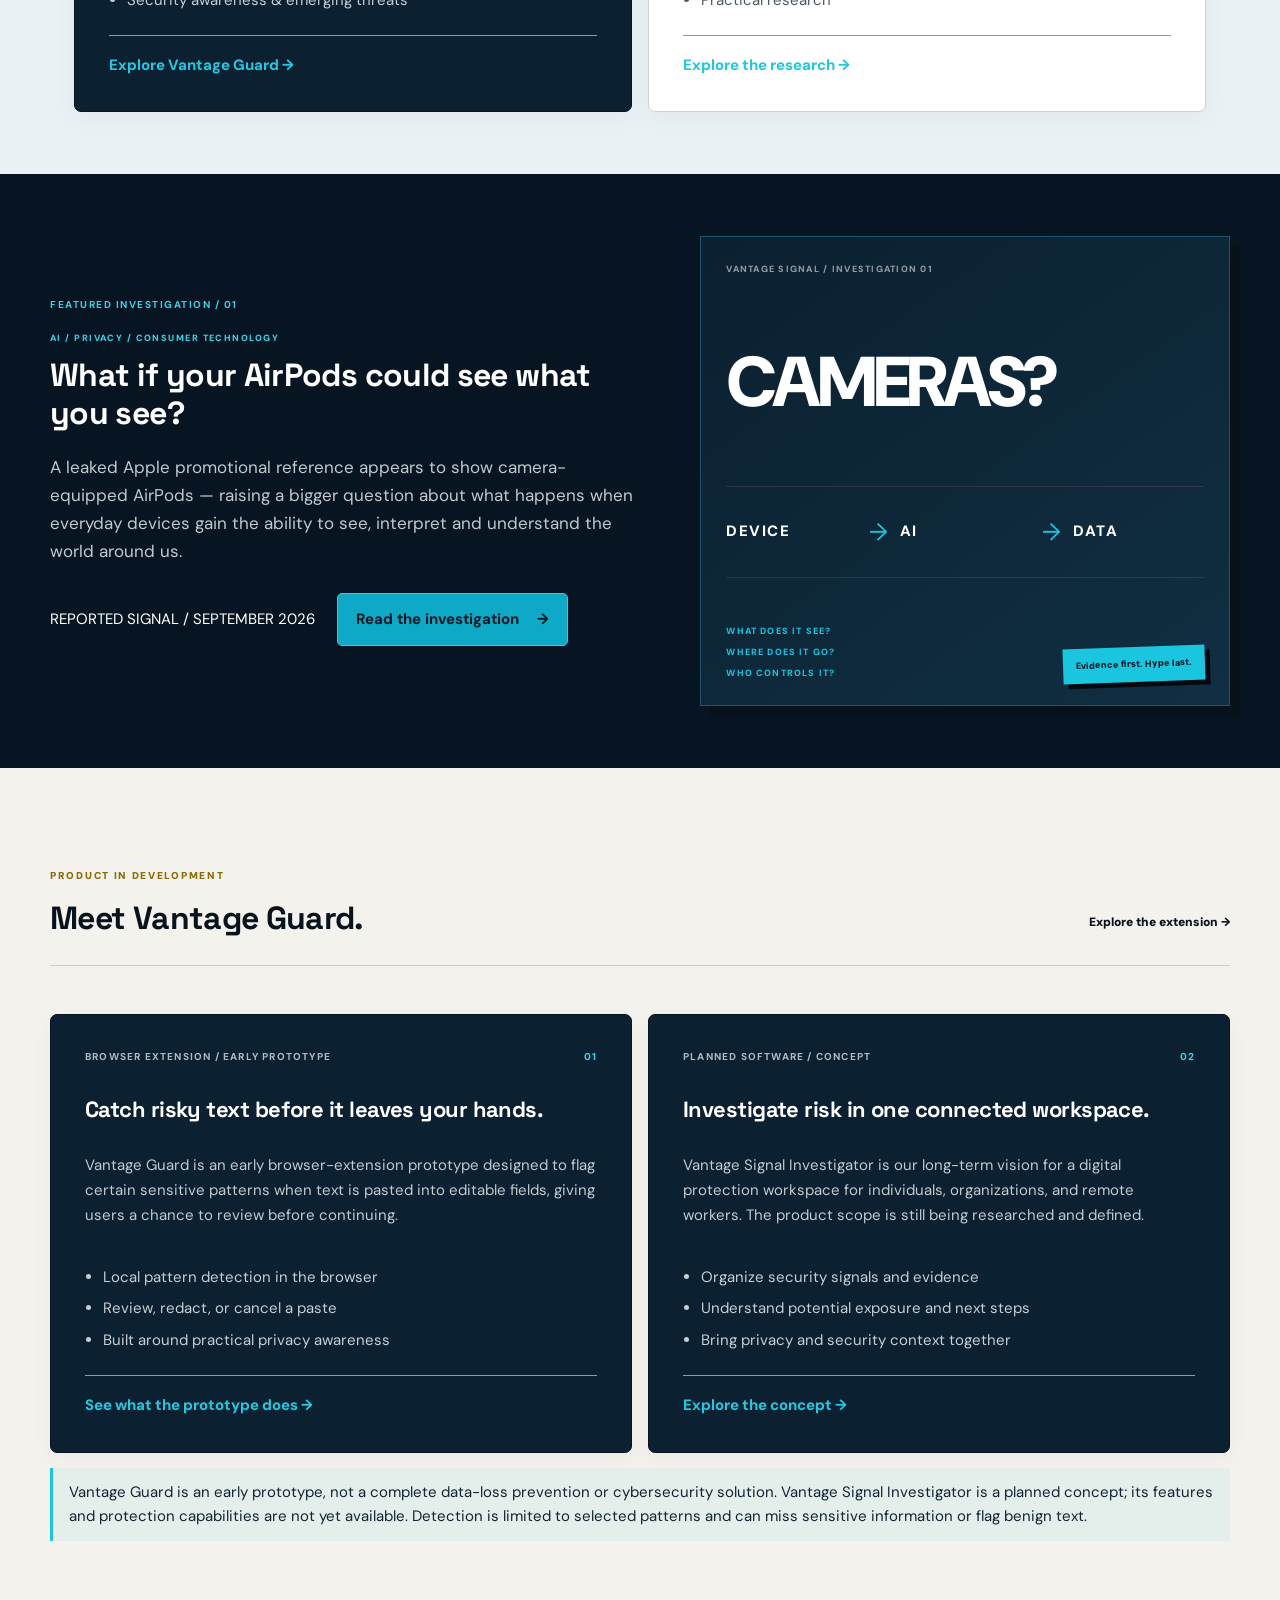
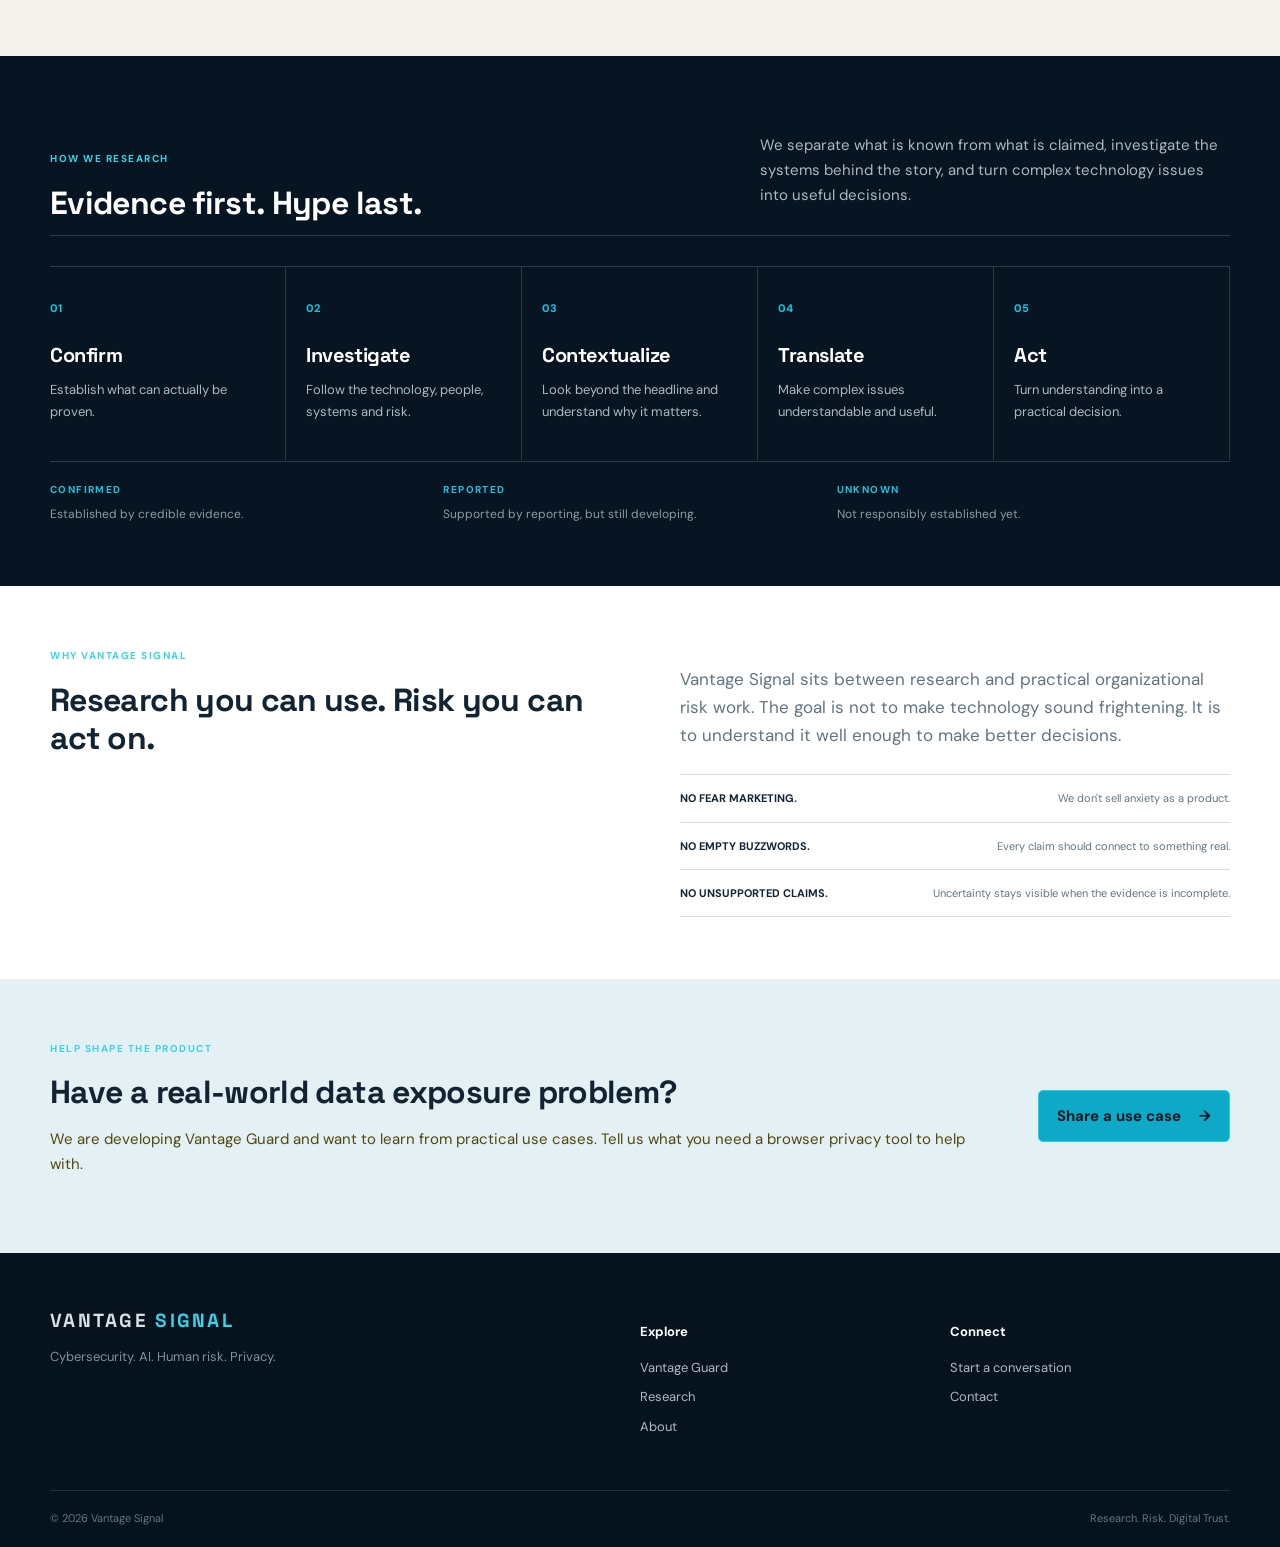
==== commit 75fe4593: "Feature Investigator concept alongside Vantage Guard" ====
--- a/index.html
+++ b/index.html
@@ -1 +1 @@
-<!DOCTYPE html><html lang="en"><head><meta charset="UTF-8"><meta name="viewport" content="width=device-width, initial-scale=1.0"><meta name="description" content="Vantage Signal researches the risks technology creates for people and organizations — cybersecurity, AI, human risk, privacy and digital trust."><title>Vantage Signal | Cybersecurity, AI, Human Risk & Privacy</title><link rel="stylesheet" href="styles.css"><link rel="stylesheet" href="v3.css"><link rel="stylesheet" href="typography-fix.css"><link rel="stylesheet" href="brand-refresh.css"></head><body><header class="site-header"><div class="container nav-wrap"><a class="brand" href="index.html"><span class="brand-mark">V</span><span><strong>VANTAGE <em>SIGNAL</em></strong><small>CYBERSECURITY / AI / HUMAN RISK / PRIVACY</small></span></a><nav class="nav"><a href="services.html">Vantage Guard</a><a href="research.html">Research</a><a href="about.html">About</a><a class="nav-button" href="contact.html">Contact</a></nav><button class="menu" aria-label="Open menu">☰</button></div></header><main><section class="hero-section section"><div class="container hero-grid"><div class="hero-copy"><p class="eyebrow">VANTAGE SIGNAL</p><h1>Find the signal in the noise.</h1><p class="lede">Vantage Signal combines independent research with practical technology to help people and organizations understand digital risks and make more informed decisions.</p><div class="hero-actions"><a class="primary-button" href="services.html">Explore Vantage Guard <span>→</span></a><a class="text-link" href="research.html">Explore research →</a></div><p class="hero-note">Privacy-first tools • AI workplace risk • Human security • Research</p></div><div class="hero-media"><img src="hero-data-wave.svg" alt="Abstract cyan data waves and connected signals against a dark navy field"></div></div></section><section class="split-paths section"><div class="container"><p class="eyebrow">OUR SOFTWARE</p><div class="path-grid product-grid"><article class="path-card path-card-dark"><div class="path-top"><span class="path-label">BROWSER EXTENSION / PROTOTYPE</span><span class="path-code">01</span></div><h3>Vantage Guard</h3><p>Explore a browser extension prototype that flags selected sensitive text patterns during paste actions and gives users a chance to review.</p><a class="path-link" href="services.html">Explore Vantage Guard →</a></article><article class="path-card"><div class="path-top"><span class="path-label">SOFTWARE CONCEPT / IN DEVELOPMENT</span><span class="path-code">02</span></div><h3>Vantage Signal Investigator</h3><p>A planned investigation workspace to help users organize digital-risk evidence, examine signals, and turn findings into structured, explainable reports. Scope and capabilities are still being defined.</p><a class="path-link" href="contact.html">Discuss a use case →</a></article></div></div><div class="container"><div class="container"><div class="path-intro"><p class="eyebrow">TWO WAYS TO EXPLORE VANTAGE SIGNAL</p><h2>Research for everyone. Practical risk work for organizations.</h2></div><div class="path-grid"><article class="path-card path-card-dark"><div class="path-top"><span class="path-label">FOR ORGANIZATIONS / RISK</span><span class="path-code">01</span></div><h3>Reduce human-driven security risk.</h3><p>Your technology may be secure. Your people, processes, and everyday use of technology can still create exposure.</p><ul><li>AI workplace use</li><li>Employee access &amp; offboarding</li><li>Data handling &amp; privacy</li><li>Security awareness &amp; emerging threats</li></ul><a class="path-link" href="services.html">Explore Vantage Guard <span>→</span></a></article><article class="path-card"><div class="path-top"><span class="path-label">FOR EVERYONE / SIGNAL</span><span class="path-code">02</span></div><h3>Understand what technology is really doing.</h3><p>We research and explain the cybersecurity, AI, privacy, and surveillance issues shaping the world around us.</p><ul><li>Investigations</li><li>Analysis</li><li>Explainers</li><li>Practical research</li></ul><a class="path-link" href="research.html">Explore the research <span>→</span></a></article></div></div></section><section class="featured-investigation dark-section section"><div class="container feature-grid"><div class="feature-copy"><p class="eyebrow">FEATURED INVESTIGATION / 01</p><p class="category">AI / PRIVACY / CONSUMER TECHNOLOGY</p><h2>What if your AirPods could see what you see?</h2><p>A leaked Apple promotional reference appears to show camera-equipped AirPods — raising a bigger question about what happens when everyday devices gain the ability to see, interpret and understand the world around us.</p><div class="feature-meta"><span>REPORTED SIGNAL / SEPTEMBER 2026</span><a class="primary-button light-button" href="airpods-investigation.html">Read the investigation <span>→</span></a></div></div><div class="feature-visual"><div class="feature-label">VANTAGE SIGNAL / INVESTIGATION 01</div><div class="feature-big">CAMERAS?</div><div class="feature-flow"><span>DEVICE</span><i>→</i><span>AI</span><i>→</i><span>DATA</span></div><div class="feature-questions"><span>WHAT DOES IT SEE?</span><span>WHERE DOES IT GO?</span><span>WHO CONTROLS IT?</span></div><div class="evidence-stamp">Evidence first. Hype last.</div></div></div></section><section class="services-home section"><div class="container"><div class="section-heading"><div><p class="eyebrow">PRODUCT IN DEVELOPMENT</p><h2>Meet Vantage Guard.</h2></div><a href="services.html">Explore the extension →</a></div><div class="path-grid"><article class="path-card path-card-dark"><div class="path-top"><span class="path-label">BROWSER EXTENSION / EARLY PROTOTYPE</span><span class="path-code">01</span></div><h3>Catch risky text before it leaves your hands.</h3><p>Vantage Guard is an early browser-extension prototype designed to flag certain sensitive patterns when text is pasted into editable fields, giving users a chance to review before continuing.</p><ul><li>Local pattern detection in the browser</li><li>Review, redact, or cancel a paste</li><li>Built around practical privacy awareness</li></ul><a class="path-link" href="services.html">See what the prototype does <span>→</span></a></article><article class="path-card"><div class="path-top"><span class="path-label">RESEARCH-LED DEVELOPMENT</span><span class="path-code">02</span></div><h3>Built from real-world risk questions.</h3><p>Vantage Signal's research explores how people, AI tools, and everyday workflows can expose sensitive information. That research helps shape the problems our software investigates.</p><ul><li>AI and data privacy</li><li>Human security workflows</li><li>Evidence-led product development</li></ul><a class="path-link" href="research.html">Explore the research <span>→</span></a></article></div><p class="scope-note">Vantage Guard is a prototype, not a complete data-loss prevention or cybersecurity solution. Detection is limited to selected patterns and can miss sensitive information or flag benign text.</p></div></section><section class="methodology dark-section section"><div class="container"><div class="section-heading light"><div><p class="eyebrow">HOW WE RESEARCH</p><h2>Evidence first. Hype last.</h2></div><p class="method-intro">We separate what is known from what is claimed, investigate the systems behind the story, and turn complex technology issues into useful decisions.</p></div><div class="method-grid"><div><span>01</span><h3>Confirm</h3><p>Establish what can actually be proven.</p></div><div><span>02</span><h3>Investigate</h3><p>Follow the technology, people, systems and risk.</p></div><div><span>03</span><h3>Contextualize</h3><p>Look beyond the headline and understand why it matters.</p></div><div><span>04</span><h3>Translate</h3><p>Make complex issues understandable and useful.</p></div><div><span>05</span><h3>Act</h3><p>Turn understanding into a practical decision.</p></div></div><div class="evidence-grid"><div><strong>CONFIRMED</strong><span>Established by credible evidence.</span></div><div><strong>REPORTED</strong><span>Supported by reporting, but still developing.</span></div><div><strong>UNKNOWN</strong><span>Not responsibly established yet.</span></div></div></div></section><section class="trust section"><div class="container trust-grid"><div><p class="eyebrow">WHY VANTAGE SIGNAL</p><h2>Research you can use. Risk you can act on.</h2></div><div class="trust-copy"><p>Vantage Signal sits between research and practical organizational risk work. The goal is not to make technology sound frightening. It is to understand it well enough to make better decisions.</p><div class="trust-lines"><div><strong>NO FEAR MARKETING.</strong><span>We don't sell anxiety as a product.</span></div><div><strong>NO EMPTY BUZZWORDS.</strong><span>Every claim should connect to something real.</span></div><div><strong>NO UNSUPPORTED CLAIMS.</strong><span>Uncertainty stays visible when the evidence is incomplete.</span></div></div></div></div></section><section class="organization-cta section"><div class="container organization-cta-wrap"><div><p class="eyebrow">HELP SHAPE THE PRODUCT</p><h2>Have a real-world data exposure problem?</h2><p>We are developing Vantage Guard and want to learn from practical use cases. Tell us what you need a browser privacy tool to help with.</p></div><a class="primary-button" href="contact.html">Share a use case <span>→</span></a></div></section></main><footer class="footer"><div class="container footer-grid"><div><div class="footer-brand">VANTAGE <span>SIGNAL</span></div><p>Cybersecurity. AI. Human risk. Privacy.</p></div><div><p class="footer-label">Explore</p><a href="services.html">Vantage Guard</a><a href="research.html">Research</a><a href="about.html">About</a></div><div><p class="footer-label">Connect</p><a href="contact.html">Start a conversation</a><a href="contact.html">Contact</a></div></div><div class="container footer-bottom"><span>© 2026 Vantage Signal</span><span>Research. Risk. Digital Trust.</span></div></footer><script src="script.js"></script></body></html>+<!DOCTYPE html><html lang="en"><head><meta charset="UTF-8"><meta name="viewport" content="width=device-width, initial-scale=1.0"><meta name="description" content="Vantage Signal researches the risks technology creates for people and organizations — cybersecurity, AI, human risk, privacy and digital trust."><title>Vantage Signal | Cybersecurity, AI, Human Risk & Privacy</title><link rel="stylesheet" href="styles.css"><link rel="stylesheet" href="v3.css"><link rel="stylesheet" href="typography-fix.css"><link rel="stylesheet" href="brand-refresh.css"></head><body><header class="site-header"><div class="container nav-wrap"><a class="brand" href="index.html"><span class="brand-mark">V</span><span><strong>VANTAGE <em>SIGNAL</em></strong><small>CYBERSECURITY / AI / HUMAN RISK / PRIVACY</small></span></a><nav class="nav"><a href="services.html">Vantage Guard</a><a href="research.html">Research</a><a href="about.html">About</a><a class="nav-button" href="contact.html">Contact</a></nav><button class="menu" aria-label="Open menu">☰</button></div></header><main><section class="hero-section section"><div class="container hero-grid"><div class="hero-copy"><p class="eyebrow">VANTAGE SIGNAL</p><h1>Find the signal in the noise.</h1><p class="lede">Vantage Signal combines independent research with practical technology to help people and organizations understand digital risks and make more informed decisions.</p><div class="hero-actions"><a class="primary-button" href="services.html">Explore Vantage Guard <span>→</span></a><a class="text-link" href="research.html">Explore research →</a></div><p class="hero-note">Privacy-first tools • AI workplace risk • Human security • Research</p></div><div class="hero-media"><img src="hero-data-wave.svg" alt="Abstract cyan data waves and connected signals against a dark navy field"></div></div></section><section class="split-paths section"><div class="container"><p class="eyebrow">OUR SOFTWARE</p><div class="path-grid product-grid"><article class="path-card path-card-dark"><div class="path-top"><span class="path-label">BROWSER EXTENSION / PROTOTYPE</span><span class="path-code">01</span></div><h3>Vantage Guard</h3><p>Explore a browser extension prototype that flags selected sensitive text patterns during paste actions and gives users a chance to review.</p><a class="path-link" href="services.html">Explore Vantage Guard →</a></article><article class="path-card"><div class="path-top"><span class="path-label">SOFTWARE CONCEPT / IN DEVELOPMENT</span><span class="path-code">02</span></div><h3>Vantage Signal Investigator</h3><p>A planned investigation workspace to help users organize digital-risk evidence, examine signals, and turn findings into structured, explainable reports. Scope and capabilities are still being defined.</p><a class="path-link" href="contact.html">Discuss a use case →</a></article></div></div><div class="container"><div class="container"><div class="path-intro"><p class="eyebrow">TWO WAYS TO EXPLORE VANTAGE SIGNAL</p><h2>Research for everyone. Practical risk work for organizations.</h2></div><div class="path-grid"><article class="path-card path-card-dark"><div class="path-top"><span class="path-label">FOR ORGANIZATIONS / RISK</span><span class="path-code">01</span></div><h3>Reduce human-driven security risk.</h3><p>Your technology may be secure. Your people, processes, and everyday use of technology can still create exposure.</p><ul><li>AI workplace use</li><li>Employee access &amp; offboarding</li><li>Data handling &amp; privacy</li><li>Security awareness &amp; emerging threats</li></ul><a class="path-link" href="services.html">Explore Vantage Guard <span>→</span></a></article><article class="path-card"><div class="path-top"><span class="path-label">FOR EVERYONE / SIGNAL</span><span class="path-code">02</span></div><h3>Understand what technology is really doing.</h3><p>We research and explain the cybersecurity, AI, privacy, and surveillance issues shaping the world around us.</p><ul><li>Investigations</li><li>Analysis</li><li>Explainers</li><li>Practical research</li></ul><a class="path-link" href="research.html">Explore the research <span>→</span></a></article></div></div></section><section class="featured-investigation dark-section section"><div class="container feature-grid"><div class="feature-copy"><p class="eyebrow">FEATURED INVESTIGATION / 01</p><p class="category">AI / PRIVACY / CONSUMER TECHNOLOGY</p><h2>What if your AirPods could see what you see?</h2><p>A leaked Apple promotional reference appears to show camera-equipped AirPods — raising a bigger question about what happens when everyday devices gain the ability to see, interpret and understand the world around us.</p><div class="feature-meta"><span>REPORTED SIGNAL / SEPTEMBER 2026</span><a class="primary-button light-button" href="airpods-investigation.html">Read the investigation <span>→</span></a></div></div><div class="feature-visual"><div class="feature-label">VANTAGE SIGNAL / INVESTIGATION 01</div><div class="feature-big">CAMERAS?</div><div class="feature-flow"><span>DEVICE</span><i>→</i><span>AI</span><i>→</i><span>DATA</span></div><div class="feature-questions"><span>WHAT DOES IT SEE?</span><span>WHERE DOES IT GO?</span><span>WHO CONTROLS IT?</span></div><div class="evidence-stamp">Evidence first. Hype last.</div></div></div></section><section class="services-home section"><div class="container"><div class="section-heading"><div><p class="eyebrow">PRODUCT IN DEVELOPMENT</p><h2>Meet Vantage Guard.</h2></div><a href="services.html">Explore the extension →</a></div><div class="path-grid"><article class="path-card path-card-dark"><div class="path-top"><span class="path-label">BROWSER EXTENSION / EARLY PROTOTYPE</span><span class="path-code">01</span></div><h3>Catch risky text before it leaves your hands.</h3><p>Vantage Guard is an early browser-extension prototype designed to flag certain sensitive patterns when text is pasted into editable fields, giving users a chance to review before continuing.</p><ul><li>Local pattern detection in the browser</li><li>Review, redact, or cancel a paste</li><li>Built around practical privacy awareness</li></ul><a class="path-link" href="services.html">See what the prototype does <span>→</span></a></article><article class="path-card path-card-dark investigator-card"><div class="path-top"><span class="path-label">PLANNED SOFTWARE / CONCEPT</span><span class="path-code">02</span></div><h3>Investigate risk in one connected workspace.</h3><p>Vantage Signal Investigator is our long-term vision for a digital protection workspace for individuals, organizations, and remote workers. The product scope is still being researched and defined.</p><ul><li>Organize security signals and evidence</li><li>Understand potential exposure and next steps</li><li>Bring privacy and security context together</li></ul><a class="path-link" href="investigator.html">Explore the concept <span>→</span></a></article></div><p class="scope-note">Vantage Guard is an early prototype, not a complete data-loss prevention or cybersecurity solution. Vantage Signal Investigator is a planned concept; its features and protection capabilities are not yet available. Detection is limited to selected patterns and can miss sensitive information or flag benign text.</p></div></section><section class="methodology dark-section section"><div class="container"><div class="section-heading light"><div><p class="eyebrow">HOW WE RESEARCH</p><h2>Evidence first. Hype last.</h2></div><p class="method-intro">We separate what is known from what is claimed, investigate the systems behind the story, and turn complex technology issues into useful decisions.</p></div><div class="method-grid"><div><span>01</span><h3>Confirm</h3><p>Establish what can actually be proven.</p></div><div><span>02</span><h3>Investigate</h3><p>Follow the technology, people, systems and risk.</p></div><div><span>03</span><h3>Contextualize</h3><p>Look beyond the headline and understand why it matters.</p></div><div><span>04</span><h3>Translate</h3><p>Make complex issues understandable and useful.</p></div><div><span>05</span><h3>Act</h3><p>Turn understanding into a practical decision.</p></div></div><div class="evidence-grid"><div><strong>CONFIRMED</strong><span>Established by credible evidence.</span></div><div><strong>REPORTED</strong><span>Supported by reporting, but still developing.</span></div><div><strong>UNKNOWN</strong><span>Not responsibly established yet.</span></div></div></div></section><section class="trust section"><div class="container trust-grid"><div><p class="eyebrow">WHY VANTAGE SIGNAL</p><h2>Research you can use. Risk you can act on.</h2></div><div class="trust-copy"><p>Vantage Signal sits between research and practical organizational risk work. The goal is not to make technology sound frightening. It is to understand it well enough to make better decisions.</p><div class="trust-lines"><div><strong>NO FEAR MARKETING.</strong><span>We don't sell anxiety as a product.</span></div><div><strong>NO EMPTY BUZZWORDS.</strong><span>Every claim should connect to something real.</span></div><div><strong>NO UNSUPPORTED CLAIMS.</strong><span>Uncertainty stays visible when the evidence is incomplete.</span></div></div></div></div></section><section class="organization-cta section"><div class="container organization-cta-wrap"><div><p class="eyebrow">HELP SHAPE THE PRODUCT</p><h2>Have a real-world data exposure problem?</h2><p>We are developing Vantage Guard and want to learn from practical use cases. Tell us what you need a browser privacy tool to help with.</p></div><a class="primary-button" href="contact.html">Share a use case <span>→</span></a></div></section></main><footer class="footer"><div class="container footer-grid"><div><div class="footer-brand">VANTAGE <span>SIGNAL</span></div><p>Cybersecurity. AI. Human risk. Privacy.</p></div><div><p class="footer-label">Explore</p><a href="services.html">Vantage Guard</a><a href="research.html">Research</a><a href="about.html">About</a></div><div><p class="footer-label">Connect</p><a href="contact.html">Start a conversation</a><a href="contact.html">Contact</a></div></div><div class="container footer-bottom"><span>© 2026 Vantage Signal</span><span>Research. Risk. Digital Trust.</span></div></footer><script src="script.js"></script></body></html>
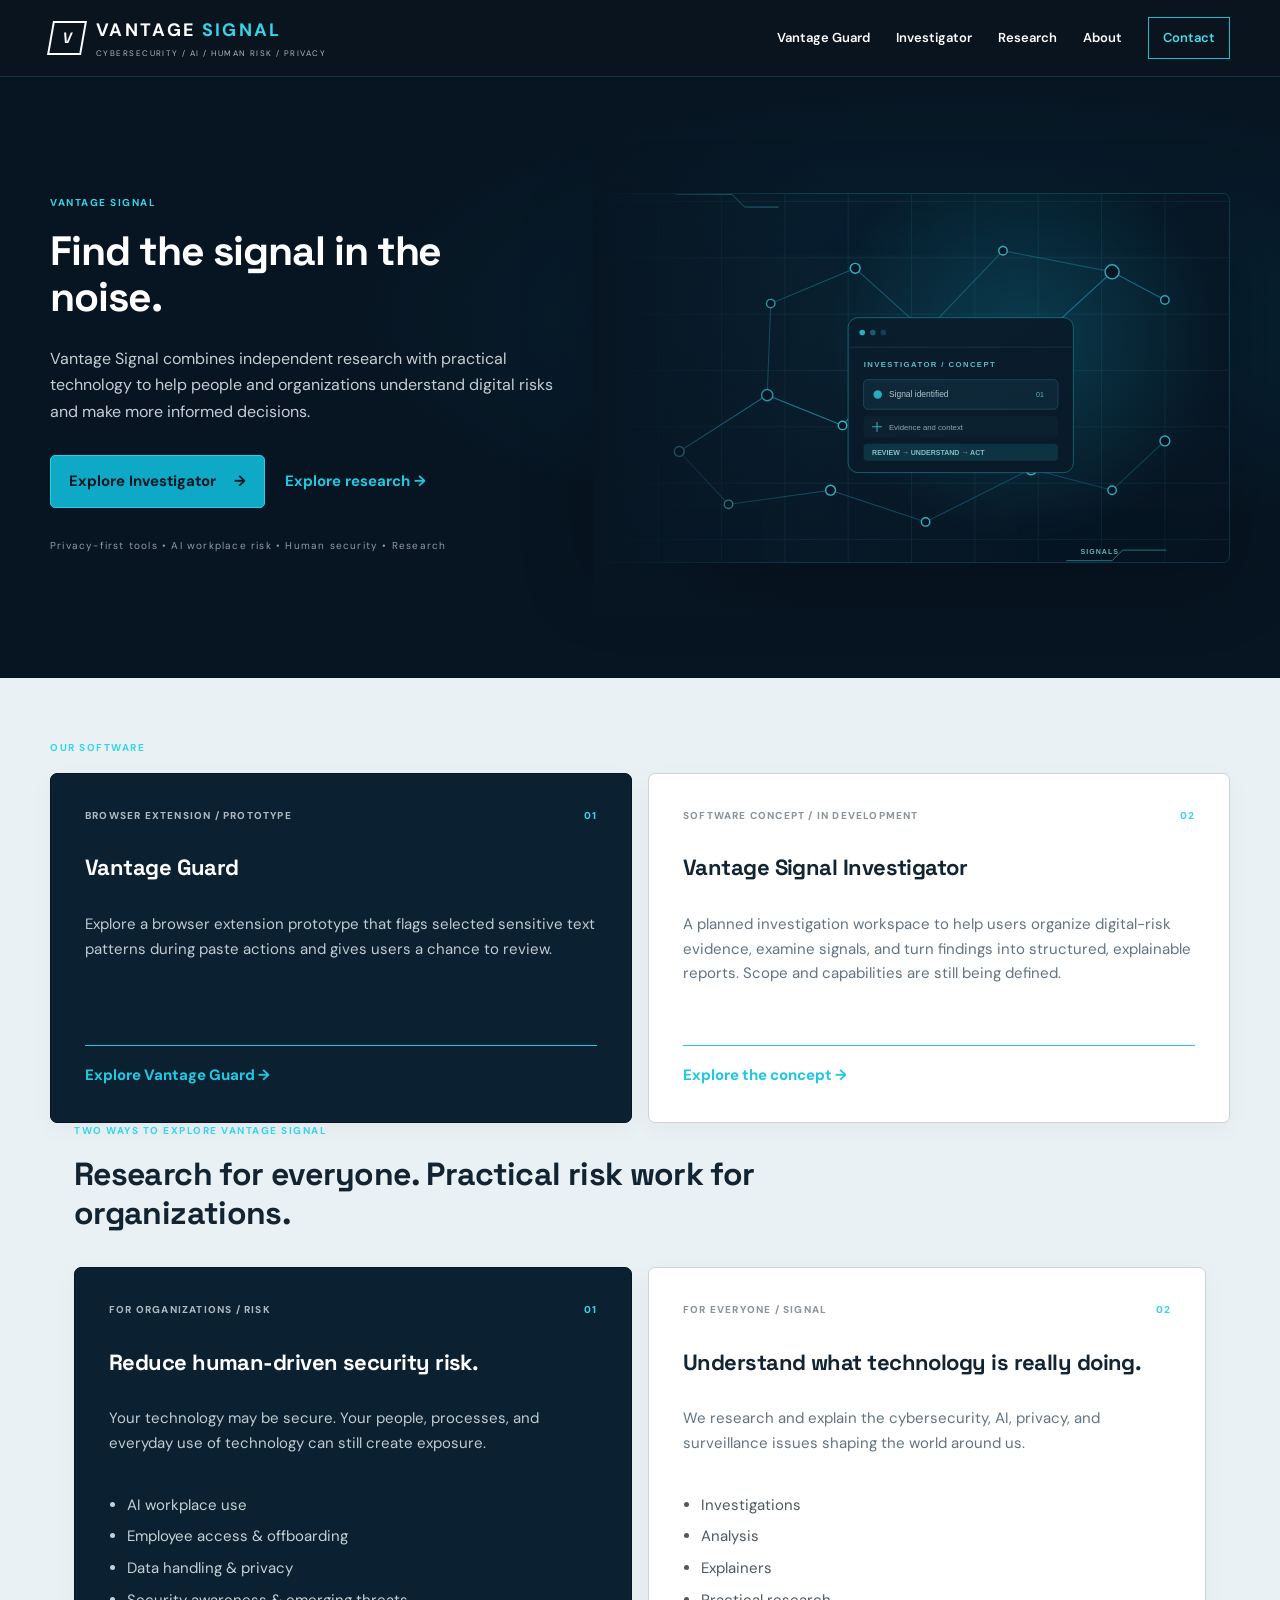
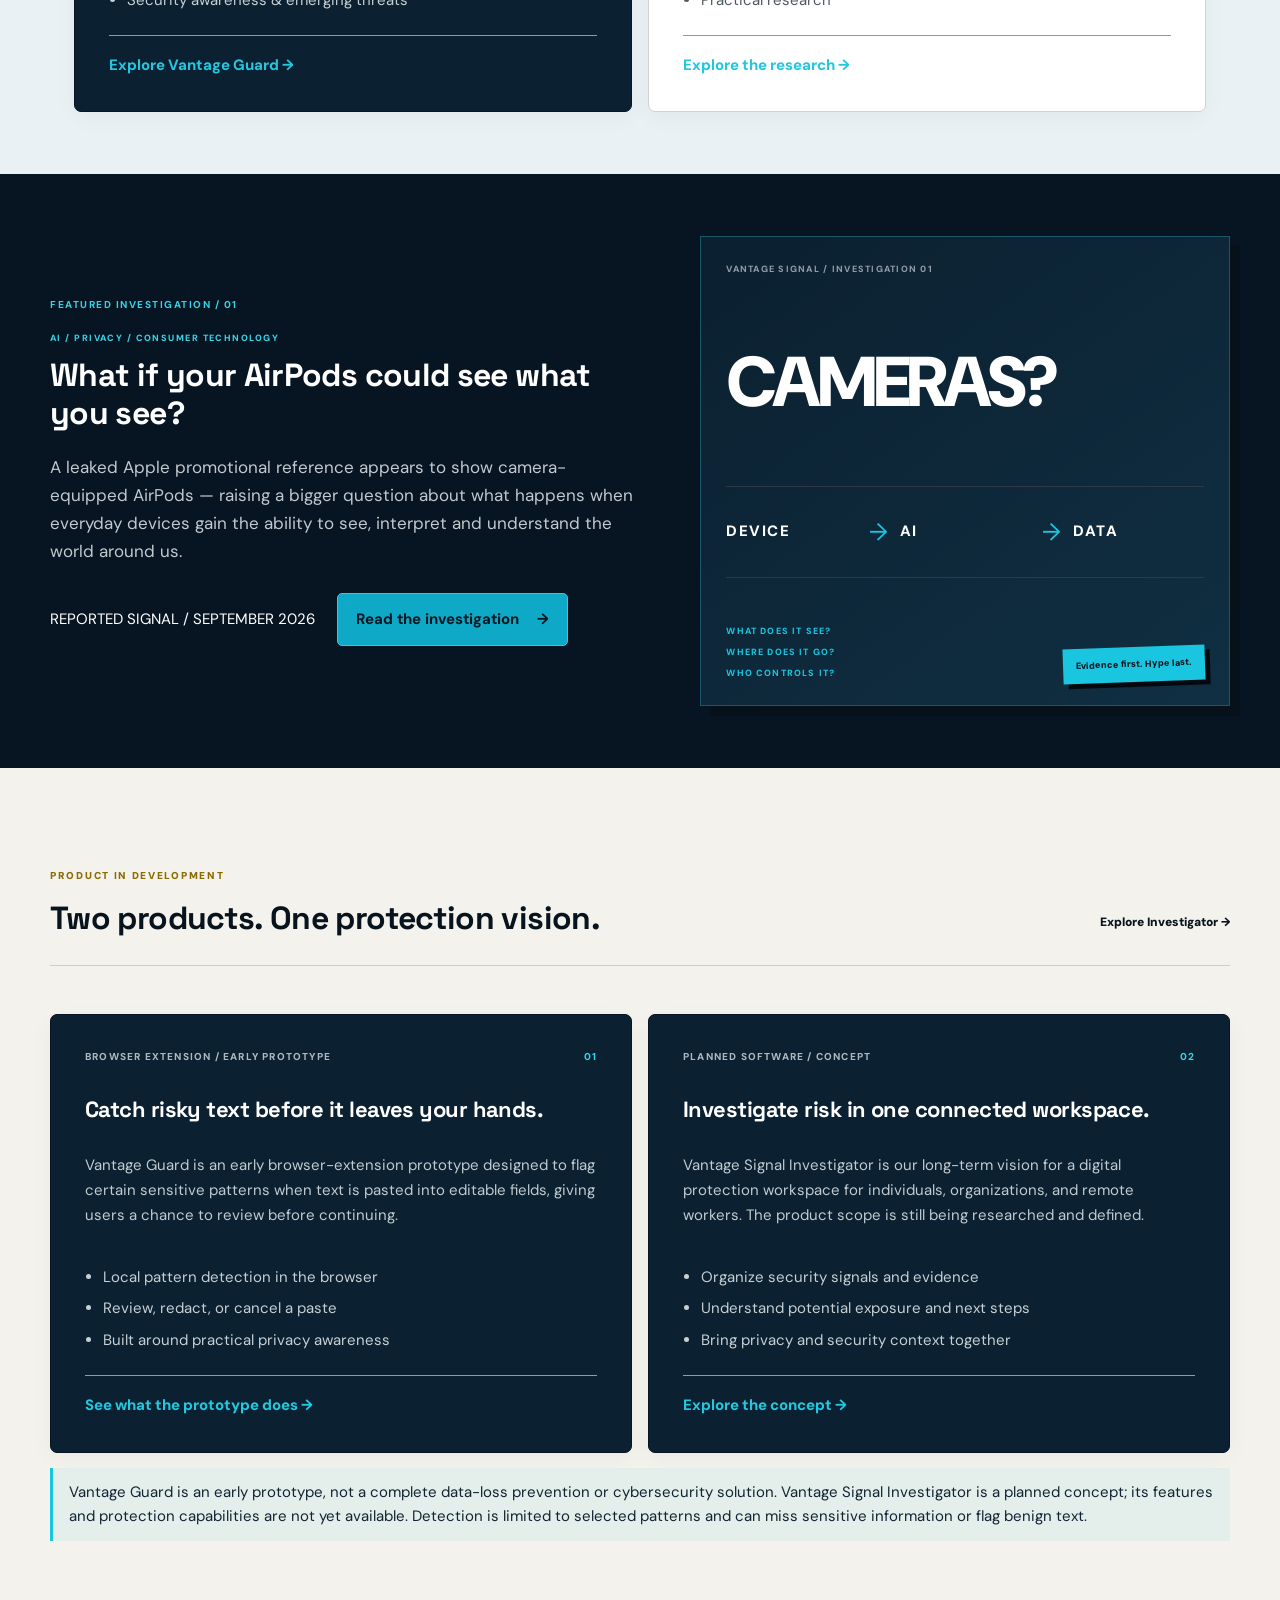
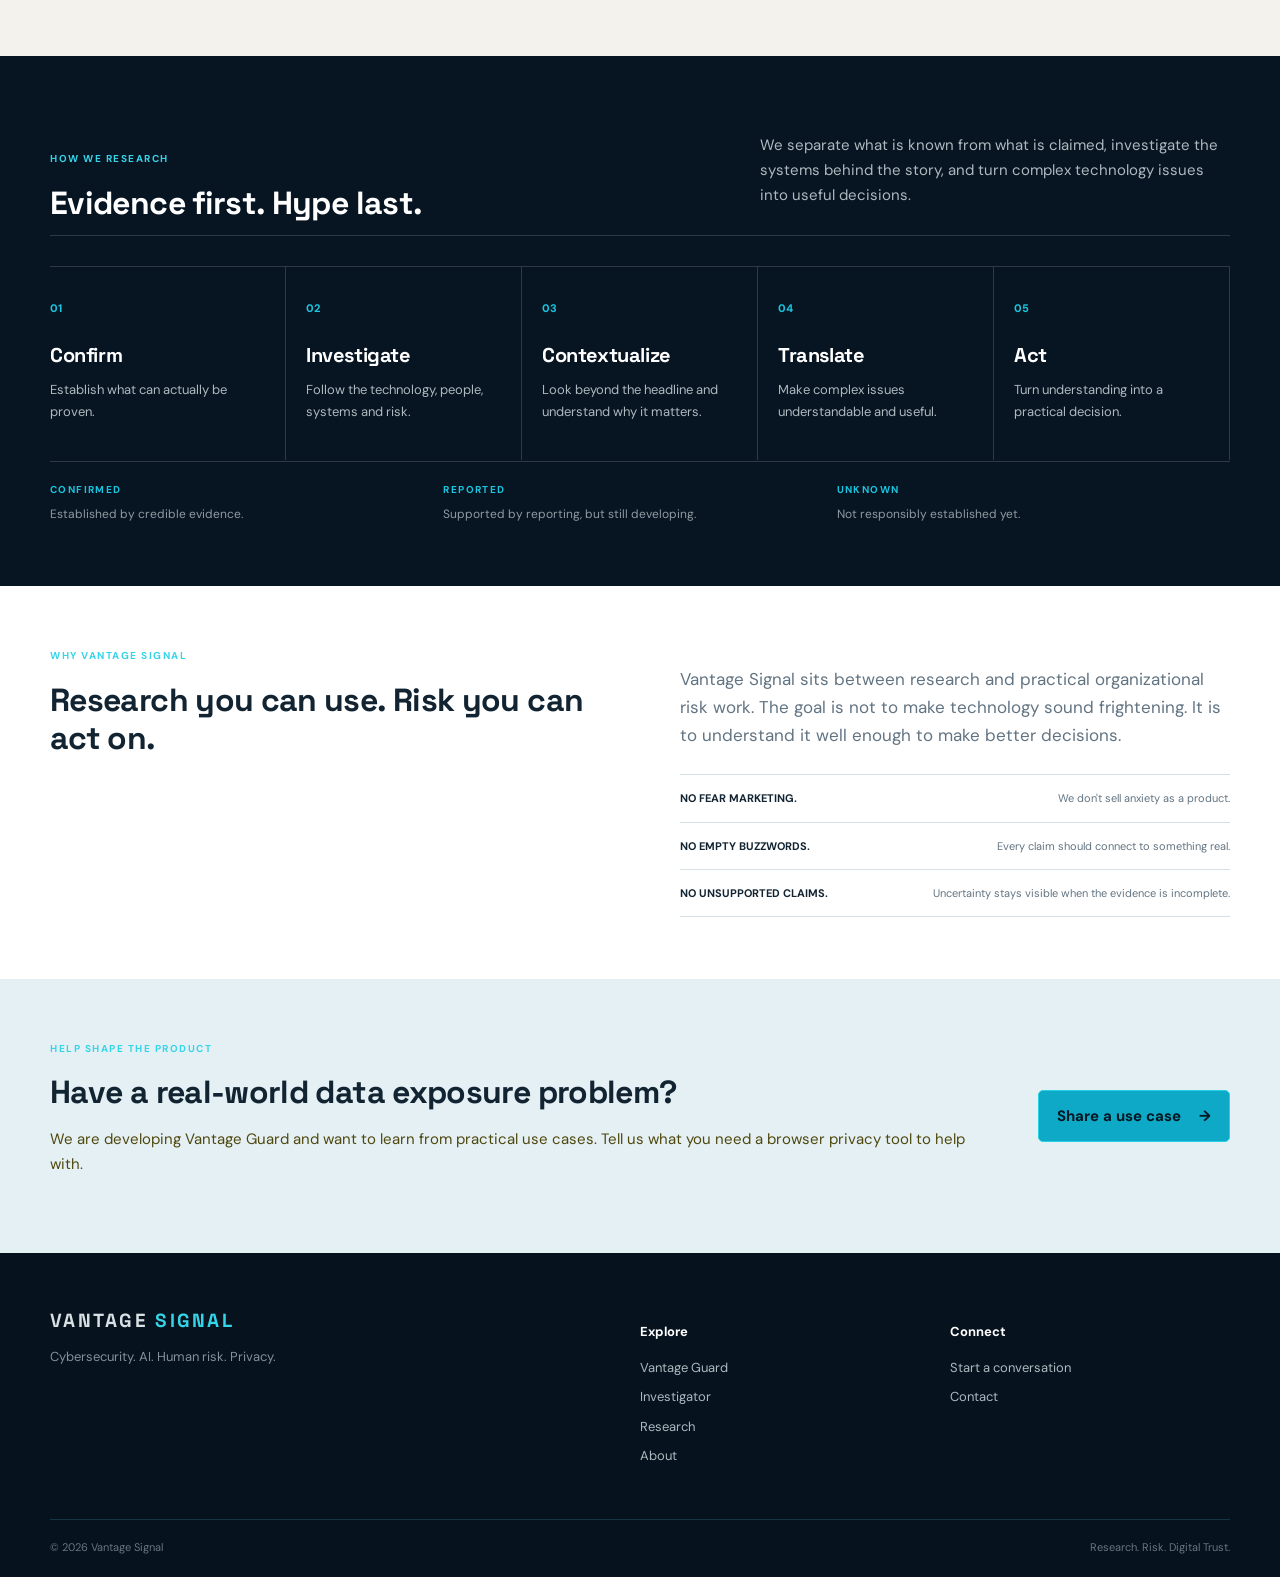
==== commit 372d79bd: "Strengthen homepage product story and feature custom Investigator illustration" ====
--- a/index.html
+++ b/index.html
@@ -1 +1 @@
-<!DOCTYPE html><html lang="en"><head><meta charset="UTF-8"><meta name="viewport" content="width=device-width, initial-scale=1.0"><meta name="description" content="Vantage Signal researches the risks technology creates for people and organizations — cybersecurity, AI, human risk, privacy and digital trust."><title>Vantage Signal | Cybersecurity, AI, Human Risk & Privacy</title><link rel="stylesheet" href="styles.css"><link rel="stylesheet" href="v3.css"><link rel="stylesheet" href="typography-fix.css"><link rel="stylesheet" href="brand-refresh.css"></head><body><header class="site-header"><div class="container nav-wrap"><a class="brand" href="index.html"><span class="brand-mark">V</span><span><strong>VANTAGE <em>SIGNAL</em></strong><small>CYBERSECURITY / AI / HUMAN RISK / PRIVACY</small></span></a><nav class="nav"><a href="services.html">Vantage Guard</a><a href="research.html">Research</a><a href="about.html">About</a><a class="nav-button" href="contact.html">Contact</a></nav><button class="menu" aria-label="Open menu">☰</button></div></header><main><section class="hero-section section"><div class="container hero-grid"><div class="hero-copy"><p class="eyebrow">VANTAGE SIGNAL</p><h1>Find the signal in the noise.</h1><p class="lede">Vantage Signal combines independent research with practical technology to help people and organizations understand digital risks and make more informed decisions.</p><div class="hero-actions"><a class="primary-button" href="services.html">Explore Vantage Guard <span>→</span></a><a class="text-link" href="research.html">Explore research →</a></div><p class="hero-note">Privacy-first tools • AI workplace risk • Human security • Research</p></div><div class="hero-media"><img src="hero-data-wave.svg" alt="Abstract cyan data waves and connected signals against a dark navy field"></div></div></section><section class="split-paths section"><div class="container"><p class="eyebrow">OUR SOFTWARE</p><div class="path-grid product-grid"><article class="path-card path-card-dark"><div class="path-top"><span class="path-label">BROWSER EXTENSION / PROTOTYPE</span><span class="path-code">01</span></div><h3>Vantage Guard</h3><p>Explore a browser extension prototype that flags selected sensitive text patterns during paste actions and gives users a chance to review.</p><a class="path-link" href="services.html">Explore Vantage Guard →</a></article><article class="path-card"><div class="path-top"><span class="path-label">SOFTWARE CONCEPT / IN DEVELOPMENT</span><span class="path-code">02</span></div><h3>Vantage Signal Investigator</h3><p>A planned investigation workspace to help users organize digital-risk evidence, examine signals, and turn findings into structured, explainable reports. Scope and capabilities are still being defined.</p><a class="path-link" href="contact.html">Discuss a use case →</a></article></div></div><div class="container"><div class="container"><div class="path-intro"><p class="eyebrow">TWO WAYS TO EXPLORE VANTAGE SIGNAL</p><h2>Research for everyone. Practical risk work for organizations.</h2></div><div class="path-grid"><article class="path-card path-card-dark"><div class="path-top"><span class="path-label">FOR ORGANIZATIONS / RISK</span><span class="path-code">01</span></div><h3>Reduce human-driven security risk.</h3><p>Your technology may be secure. Your people, processes, and everyday use of technology can still create exposure.</p><ul><li>AI workplace use</li><li>Employee access &amp; offboarding</li><li>Data handling &amp; privacy</li><li>Security awareness &amp; emerging threats</li></ul><a class="path-link" href="services.html">Explore Vantage Guard <span>→</span></a></article><article class="path-card"><div class="path-top"><span class="path-label">FOR EVERYONE / SIGNAL</span><span class="path-code">02</span></div><h3>Understand what technology is really doing.</h3><p>We research and explain the cybersecurity, AI, privacy, and surveillance issues shaping the world around us.</p><ul><li>Investigations</li><li>Analysis</li><li>Explainers</li><li>Practical research</li></ul><a class="path-link" href="research.html">Explore the research <span>→</span></a></article></div></div></section><section class="featured-investigation dark-section section"><div class="container feature-grid"><div class="feature-copy"><p class="eyebrow">FEATURED INVESTIGATION / 01</p><p class="category">AI / PRIVACY / CONSUMER TECHNOLOGY</p><h2>What if your AirPods could see what you see?</h2><p>A leaked Apple promotional reference appears to show camera-equipped AirPods — raising a bigger question about what happens when everyday devices gain the ability to see, interpret and understand the world around us.</p><div class="feature-meta"><span>REPORTED SIGNAL / SEPTEMBER 2026</span><a class="primary-button light-button" href="airpods-investigation.html">Read the investigation <span>→</span></a></div></div><div class="feature-visual"><div class="feature-label">VANTAGE SIGNAL / INVESTIGATION 01</div><div class="feature-big">CAMERAS?</div><div class="feature-flow"><span>DEVICE</span><i>→</i><span>AI</span><i>→</i><span>DATA</span></div><div class="feature-questions"><span>WHAT DOES IT SEE?</span><span>WHERE DOES IT GO?</span><span>WHO CONTROLS IT?</span></div><div class="evidence-stamp">Evidence first. Hype last.</div></div></div></section><section class="services-home section"><div class="container"><div class="section-heading"><div><p class="eyebrow">PRODUCT IN DEVELOPMENT</p><h2>Meet Vantage Guard.</h2></div><a href="services.html">Explore the extension →</a></div><div class="path-grid"><article class="path-card path-card-dark"><div class="path-top"><span class="path-label">BROWSER EXTENSION / EARLY PROTOTYPE</span><span class="path-code">01</span></div><h3>Catch risky text before it leaves your hands.</h3><p>Vantage Guard is an early browser-extension prototype designed to flag certain sensitive patterns when text is pasted into editable fields, giving users a chance to review before continuing.</p><ul><li>Local pattern detection in the browser</li><li>Review, redact, or cancel a paste</li><li>Built around practical privacy awareness</li></ul><a class="path-link" href="services.html">See what the prototype does <span>→</span></a></article><article class="path-card path-card-dark investigator-card"><div class="path-top"><span class="path-label">PLANNED SOFTWARE / CONCEPT</span><span class="path-code">02</span></div><h3>Investigate risk in one connected workspace.</h3><p>Vantage Signal Investigator is our long-term vision for a digital protection workspace for individuals, organizations, and remote workers. The product scope is still being researched and defined.</p><ul><li>Organize security signals and evidence</li><li>Understand potential exposure and next steps</li><li>Bring privacy and security context together</li></ul><a class="path-link" href="investigator.html">Explore the concept <span>→</span></a></article></div><p class="scope-note">Vantage Guard is an early prototype, not a complete data-loss prevention or cybersecurity solution. Vantage Signal Investigator is a planned concept; its features and protection capabilities are not yet available. Detection is limited to selected patterns and can miss sensitive information or flag benign text.</p></div></section><section class="methodology dark-section section"><div class="container"><div class="section-heading light"><div><p class="eyebrow">HOW WE RESEARCH</p><h2>Evidence first. Hype last.</h2></div><p class="method-intro">We separate what is known from what is claimed, investigate the systems behind the story, and turn complex technology issues into useful decisions.</p></div><div class="method-grid"><div><span>01</span><h3>Confirm</h3><p>Establish what can actually be proven.</p></div><div><span>02</span><h3>Investigate</h3><p>Follow the technology, people, systems and risk.</p></div><div><span>03</span><h3>Contextualize</h3><p>Look beyond the headline and understand why it matters.</p></div><div><span>04</span><h3>Translate</h3><p>Make complex issues understandable and useful.</p></div><div><span>05</span><h3>Act</h3><p>Turn understanding into a practical decision.</p></div></div><div class="evidence-grid"><div><strong>CONFIRMED</strong><span>Established by credible evidence.</span></div><div><strong>REPORTED</strong><span>Supported by reporting, but still developing.</span></div><div><strong>UNKNOWN</strong><span>Not responsibly established yet.</span></div></div></div></section><section class="trust section"><div class="container trust-grid"><div><p class="eyebrow">WHY VANTAGE SIGNAL</p><h2>Research you can use. Risk you can act on.</h2></div><div class="trust-copy"><p>Vantage Signal sits between research and practical organizational risk work. The goal is not to make technology sound frightening. It is to understand it well enough to make better decisions.</p><div class="trust-lines"><div><strong>NO FEAR MARKETING.</strong><span>We don't sell anxiety as a product.</span></div><div><strong>NO EMPTY BUZZWORDS.</strong><span>Every claim should connect to something real.</span></div><div><strong>NO UNSUPPORTED CLAIMS.</strong><span>Uncertainty stays visible when the evidence is incomplete.</span></div></div></div></div></section><section class="organization-cta section"><div class="container organization-cta-wrap"><div><p class="eyebrow">HELP SHAPE THE PRODUCT</p><h2>Have a real-world data exposure problem?</h2><p>We are developing Vantage Guard and want to learn from practical use cases. Tell us what you need a browser privacy tool to help with.</p></div><a class="primary-button" href="contact.html">Share a use case <span>→</span></a></div></section></main><footer class="footer"><div class="container footer-grid"><div><div class="footer-brand">VANTAGE <span>SIGNAL</span></div><p>Cybersecurity. AI. Human risk. Privacy.</p></div><div><p class="footer-label">Explore</p><a href="services.html">Vantage Guard</a><a href="research.html">Research</a><a href="about.html">About</a></div><div><p class="footer-label">Connect</p><a href="contact.html">Start a conversation</a><a href="contact.html">Contact</a></div></div><div class="container footer-bottom"><span>© 2026 Vantage Signal</span><span>Research. Risk. Digital Trust.</span></div></footer><script src="script.js"></script></body></html>+<!DOCTYPE html><html lang="en"><head><meta charset="UTF-8"><meta name="viewport" content="width=device-width, initial-scale=1.0"><meta name="description" content="Vantage Signal researches the risks technology creates for people and organizations — cybersecurity, AI, human risk, privacy and digital trust."><title>Vantage Signal | Cybersecurity, AI, Human Risk & Privacy</title><link rel="stylesheet" href="styles.css"><link rel="stylesheet" href="v3.css"><link rel="stylesheet" href="typography-fix.css"><link rel="stylesheet" href="brand-refresh.css"></head><body><header class="site-header"><div class="container nav-wrap"><a class="brand" href="index.html"><span class="brand-mark">V</span><span><strong>VANTAGE <em>SIGNAL</em></strong><small>CYBERSECURITY / AI / HUMAN RISK / PRIVACY</small></span></a><nav class="nav"><a href="services.html">Vantage Guard</a><a href="investigator.html">Investigator</a><a href="research.html">Research</a><a href="about.html">About</a><a class="nav-button" href="contact.html">Contact</a></nav><button class="menu" aria-label="Open menu">☰</button></div></header><main><section class="hero-section section"><div class="container hero-grid"><div class="hero-copy"><p class="eyebrow">VANTAGE SIGNAL</p><h1>Find the signal in the noise.</h1><p class="lede">Vantage Signal combines independent research with practical technology to help people and organizations understand digital risks and make more informed decisions.</p><div class="hero-actions"><a class="primary-button" href="investigator.html">Explore Investigator <span>→</span></a><a class="text-link" href="research.html">Explore research →</a></div><p class="hero-note">Privacy-first tools • AI workplace risk • Human security • Research</p></div><div class="hero-media"><img src="investigator-visual.svg" alt="Illustrative concept of a digital investigation workspace connecting signals, evidence, and action"></div></div></section><section class="split-paths section"><div class="container"><p class="eyebrow">OUR SOFTWARE</p><div class="path-grid product-grid"><article class="path-card path-card-dark"><div class="path-top"><span class="path-label">BROWSER EXTENSION / PROTOTYPE</span><span class="path-code">01</span></div><h3>Vantage Guard</h3><p>Explore a browser extension prototype that flags selected sensitive text patterns during paste actions and gives users a chance to review.</p><a class="path-link" href="services.html">Explore Vantage Guard →</a></article><article class="path-card"><div class="path-top"><span class="path-label">SOFTWARE CONCEPT / IN DEVELOPMENT</span><span class="path-code">02</span></div><h3>Vantage Signal Investigator</h3><p>A planned investigation workspace to help users organize digital-risk evidence, examine signals, and turn findings into structured, explainable reports. Scope and capabilities are still being defined.</p><a class="path-link" href="investigator.html">Explore the concept →</a></article></div></div><div class="container"><div class="container"><div class="path-intro"><p class="eyebrow">TWO WAYS TO EXPLORE VANTAGE SIGNAL</p><h2>Research for everyone. Practical risk work for organizations.</h2></div><div class="path-grid"><article class="path-card path-card-dark"><div class="path-top"><span class="path-label">FOR ORGANIZATIONS / RISK</span><span class="path-code">01</span></div><h3>Reduce human-driven security risk.</h3><p>Your technology may be secure. Your people, processes, and everyday use of technology can still create exposure.</p><ul><li>AI workplace use</li><li>Employee access &amp; offboarding</li><li>Data handling &amp; privacy</li><li>Security awareness &amp; emerging threats</li></ul><a class="path-link" href="services.html">Explore Vantage Guard <span>→</span></a></article><article class="path-card"><div class="path-top"><span class="path-label">FOR EVERYONE / SIGNAL</span><span class="path-code">02</span></div><h3>Understand what technology is really doing.</h3><p>We research and explain the cybersecurity, AI, privacy, and surveillance issues shaping the world around us.</p><ul><li>Investigations</li><li>Analysis</li><li>Explainers</li><li>Practical research</li></ul><a class="path-link" href="research.html">Explore the research <span>→</span></a></article></div></div></section><section class="featured-investigation dark-section section"><div class="container feature-grid"><div class="feature-copy"><p class="eyebrow">FEATURED INVESTIGATION / 01</p><p class="category">AI / PRIVACY / CONSUMER TECHNOLOGY</p><h2>What if your AirPods could see what you see?</h2><p>A leaked Apple promotional reference appears to show camera-equipped AirPods — raising a bigger question about what happens when everyday devices gain the ability to see, interpret and understand the world around us.</p><div class="feature-meta"><span>REPORTED SIGNAL / SEPTEMBER 2026</span><a class="primary-button light-button" href="airpods-investigation.html">Read the investigation <span>→</span></a></div></div><div class="feature-visual"><div class="feature-label">VANTAGE SIGNAL / INVESTIGATION 01</div><div class="feature-big">CAMERAS?</div><div class="feature-flow"><span>DEVICE</span><i>→</i><span>AI</span><i>→</i><span>DATA</span></div><div class="feature-questions"><span>WHAT DOES IT SEE?</span><span>WHERE DOES IT GO?</span><span>WHO CONTROLS IT?</span></div><div class="evidence-stamp">Evidence first. Hype last.</div></div></div></section><section class="services-home section"><div class="container"><div class="section-heading"><div><p class="eyebrow">PRODUCT IN DEVELOPMENT</p><h2>Two products. One protection vision.</h2></div><a href="investigator.html">Explore Investigator →</a></div><div class="path-grid"><article class="path-card path-card-dark"><div class="path-top"><span class="path-label">BROWSER EXTENSION / EARLY PROTOTYPE</span><span class="path-code">01</span></div><h3>Catch risky text before it leaves your hands.</h3><p>Vantage Guard is an early browser-extension prototype designed to flag certain sensitive patterns when text is pasted into editable fields, giving users a chance to review before continuing.</p><ul><li>Local pattern detection in the browser</li><li>Review, redact, or cancel a paste</li><li>Built around practical privacy awareness</li></ul><a class="path-link" href="services.html">See what the prototype does <span>→</span></a></article><article class="path-card path-card-dark investigator-card"><div class="path-top"><span class="path-label">PLANNED SOFTWARE / CONCEPT</span><span class="path-code">02</span></div><h3>Investigate risk in one connected workspace.</h3><p>Vantage Signal Investigator is our long-term vision for a digital protection workspace for individuals, organizations, and remote workers. The product scope is still being researched and defined.</p><ul><li>Organize security signals and evidence</li><li>Understand potential exposure and next steps</li><li>Bring privacy and security context together</li></ul><a class="path-link" href="investigator.html">Explore the concept <span>→</span></a></article></div><p class="scope-note">Vantage Guard is an early prototype, not a complete data-loss prevention or cybersecurity solution. Vantage Signal Investigator is a planned concept; its features and protection capabilities are not yet available. Detection is limited to selected patterns and can miss sensitive information or flag benign text.</p></div></section><section class="methodology dark-section section"><div class="container"><div class="section-heading light"><div><p class="eyebrow">HOW WE RESEARCH</p><h2>Evidence first. Hype last.</h2></div><p class="method-intro">We separate what is known from what is claimed, investigate the systems behind the story, and turn complex technology issues into useful decisions.</p></div><div class="method-grid"><div><span>01</span><h3>Confirm</h3><p>Establish what can actually be proven.</p></div><div><span>02</span><h3>Investigate</h3><p>Follow the technology, people, systems and risk.</p></div><div><span>03</span><h3>Contextualize</h3><p>Look beyond the headline and understand why it matters.</p></div><div><span>04</span><h3>Translate</h3><p>Make complex issues understandable and useful.</p></div><div><span>05</span><h3>Act</h3><p>Turn understanding into a practical decision.</p></div></div><div class="evidence-grid"><div><strong>CONFIRMED</strong><span>Established by credible evidence.</span></div><div><strong>REPORTED</strong><span>Supported by reporting, but still developing.</span></div><div><strong>UNKNOWN</strong><span>Not responsibly established yet.</span></div></div></div></section><section class="trust section"><div class="container trust-grid"><div><p class="eyebrow">WHY VANTAGE SIGNAL</p><h2>Research you can use. Risk you can act on.</h2></div><div class="trust-copy"><p>Vantage Signal sits between research and practical organizational risk work. The goal is not to make technology sound frightening. It is to understand it well enough to make better decisions.</p><div class="trust-lines"><div><strong>NO FEAR MARKETING.</strong><span>We don't sell anxiety as a product.</span></div><div><strong>NO EMPTY BUZZWORDS.</strong><span>Every claim should connect to something real.</span></div><div><strong>NO UNSUPPORTED CLAIMS.</strong><span>Uncertainty stays visible when the evidence is incomplete.</span></div></div></div></div></section><section class="organization-cta section"><div class="container organization-cta-wrap"><div><p class="eyebrow">HELP SHAPE THE PRODUCT</p><h2>Have a real-world data exposure problem?</h2><p>We are developing Vantage Guard and want to learn from practical use cases. Tell us what you need a browser privacy tool to help with.</p></div><a class="primary-button" href="contact.html">Share a use case <span>→</span></a></div></section></main><footer class="footer"><div class="container footer-grid"><div><div class="footer-brand">VANTAGE <span>SIGNAL</span></div><p>Cybersecurity. AI. Human risk. Privacy.</p></div><div><p class="footer-label">Explore</p><a href="services.html">Vantage Guard</a><a href="investigator.html">Investigator</a><a href="research.html">Research</a><a href="about.html">About</a></div><div><p class="footer-label">Connect</p><a href="contact.html">Start a conversation</a><a href="contact.html">Contact</a></div></div><div class="container footer-bottom"><span>© 2026 Vantage Signal</span><span>Research. Risk. Digital Trust.</span></div></footer><script src="script.js"></script></body></html>
